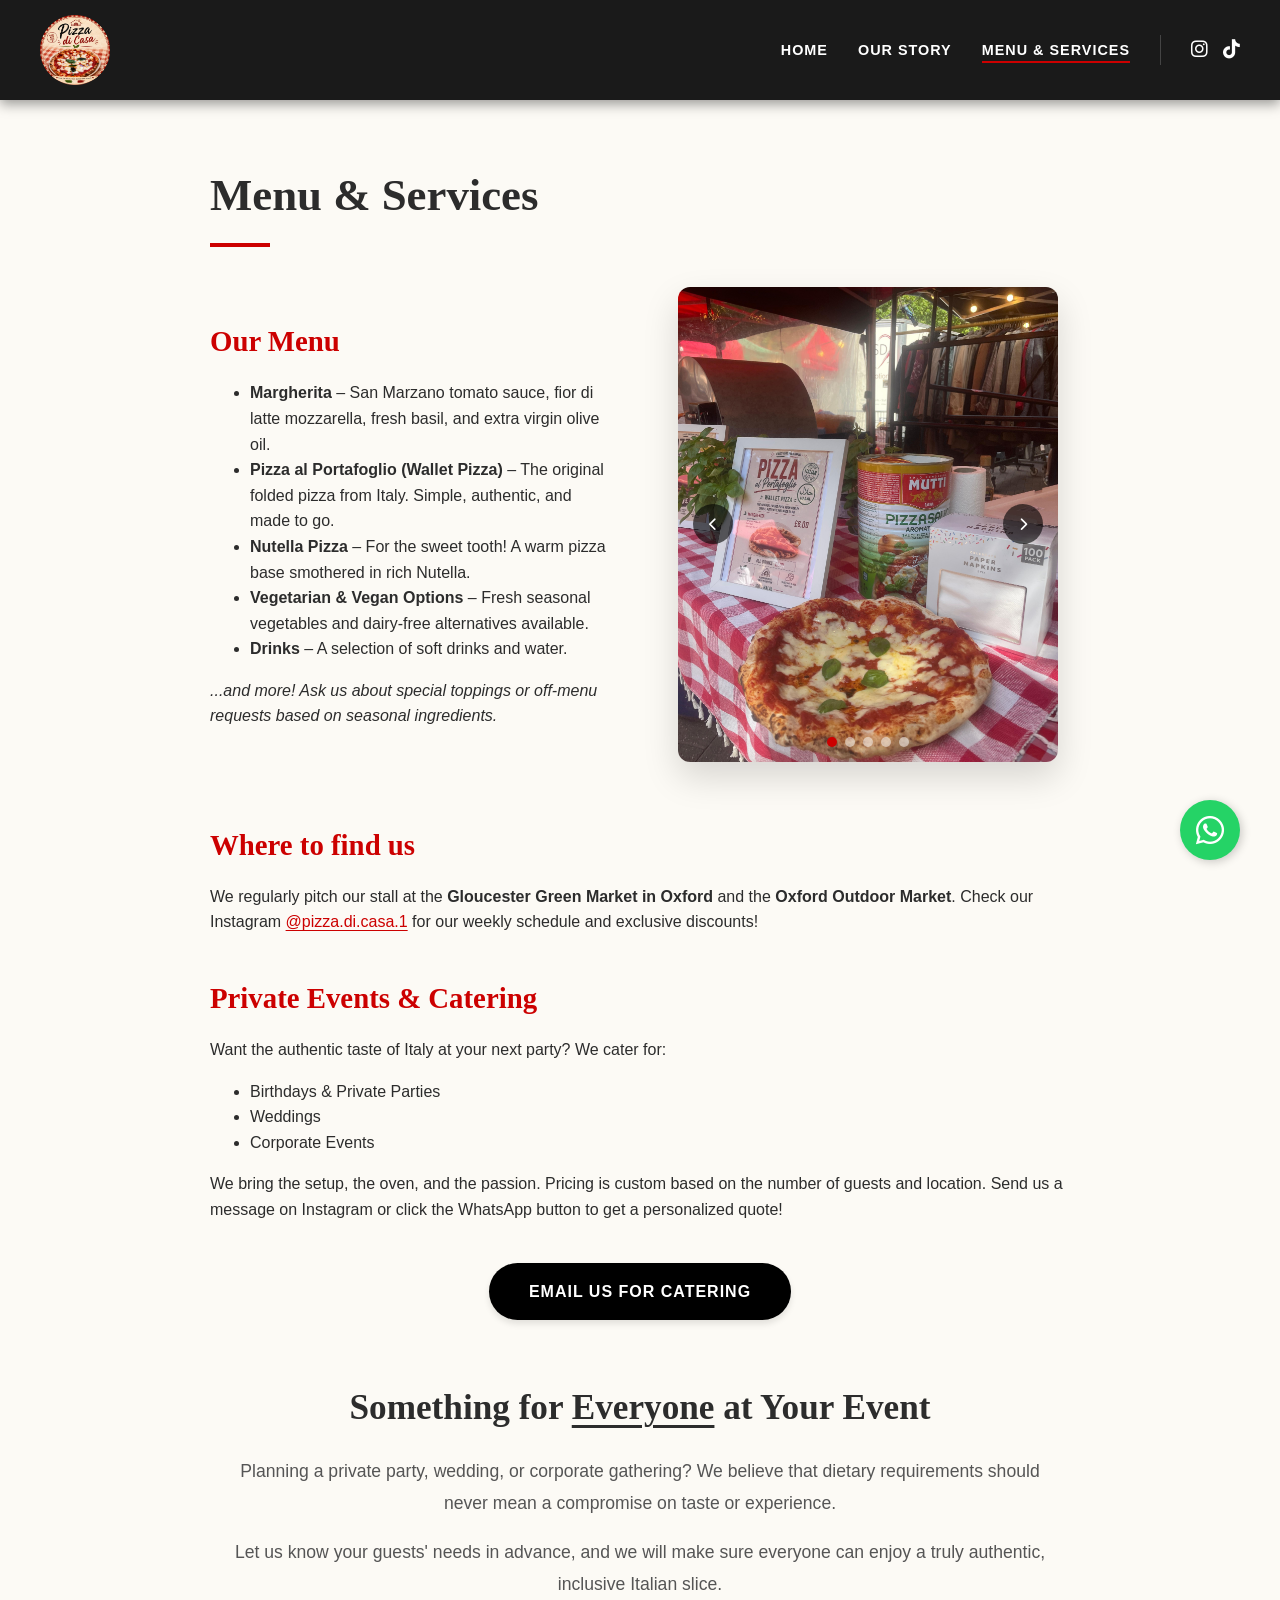
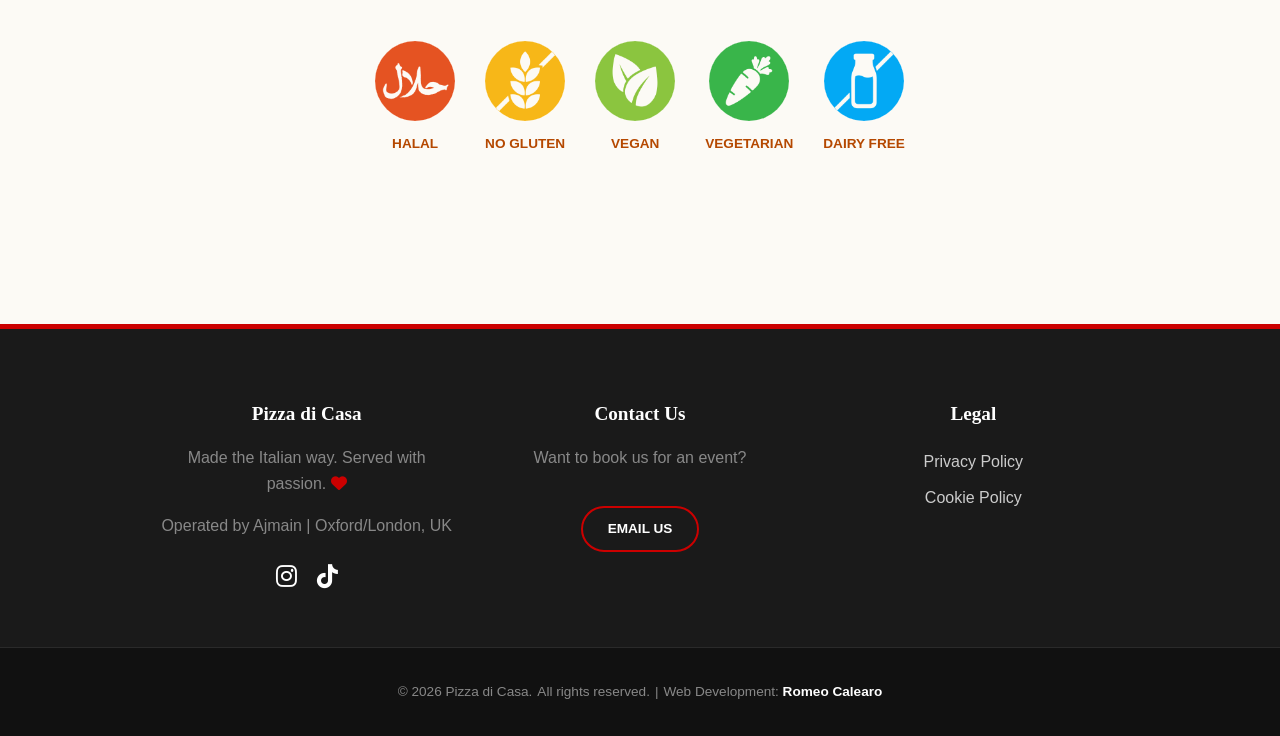
==== menu-services.html @ 3f41910d "Aggiunta di due foto allo slider e traduzione in inglese dei testi alternativi" ====
<!DOCTYPE html>
<html lang="en">
<head>
    <meta charset="UTF-8">
    <meta name="viewport" content="width=device-width, initial-scale=1.0">
    <title>Menu & Services | Pizza di Casa</title>

    <!-- Descrizione SEO -->
    <meta name="description" content="Explore our authentic Italian pizza menu, dietary options, and private catering services for events, weddings, and parties.">

    <!-- Open Graph -->
    <meta property="og:title" content="Menu & Services | Pizza di Casa">
    <meta property="og:description" content="Explore our authentic Italian pizza menu and private catering services for events, weddings, and parties.">
    <meta property="og:type" content="website">
    <meta property="og:url" content="https://romeo0212.github.io/Pizza-di-Casa/menu-services">
    <meta property="og:image" content="https://romeo0212.github.io/Pizza-di-Casa/media/social-preview.jpg">

    <link rel="icon" type="image/svg+xml" href="media/logo_pizza.png">
    <link rel="stylesheet" href="https://cdnjs.cloudflare.com/ajax/libs/font-awesome/6.4.2/css/all.min.css">
    <link rel="stylesheet" href="style.css">
</head>
<body>

<header class="site-header">
    <div class="header-inner">
        <div class="site-logo">
            <a href="./"><img src="media/logo_pizza.png" alt="Pizza di Casa Logo"></a>
        </div>
        <button class="menu-toggle" aria-expanded="false" aria-label="Menu">
            <span class="hamburger-line"></span>
            <span class="hamburger-line"></span>
            <span class="hamburger-line"></span>
        </button>
        <nav class="main-nav">
            <ul class="nav-list">
                <li><a href="./">Home</a></li>
                <li><a href="our-story">Our Story</a></li>
                <li><span class="active-link">Menu & Services</span></li>
            </ul>
            <div class="header-socials">
                <a href="https://www.instagram.com/pizza.di.casa.1/" target="_blank" aria-label="Instagram"><i class="fa-brands fa-instagram"></i></a>
                <a href="https://www.tiktok.com/@pizza.di.casa.1" target="_blank" aria-label="TikTok"><i class="fa-brands fa-tiktok"></i></a>
            </div>
        </nav>
    </div>
</header>

<main class="page-container">
    <h1>Menu & Services</h1>
    
    <!-- LAYOUT DIVISO: TESTO A SINISTRA, SLIDER A DESTRA -->
    <div class="split-layout">
        
        <!-- Colonna Testo -->
        <div class="split-text">
            <h2 class="h2-menu">Our Menu</h2>
            <ul>
                <li><strong>Margherita</strong> &ndash; San Marzano tomato sauce, fior di latte mozzarella, fresh basil, and extra virgin olive oil.</li>
                <li><strong>Pizza al Portafoglio (Wallet Pizza)</strong> &ndash; The original folded pizza from Italy. Simple, authentic, and made to go.</li>
                <li><strong>Nutella Pizza</strong> &ndash; For the sweet tooth! A warm pizza base smothered in rich Nutella.</li>
                <li><strong>Vegetarian & Vegan Options</strong> &ndash; Fresh seasonal vegetables and dairy-free alternatives available.</li>
                <li><strong>Drinks</strong> &ndash; A selection of soft drinks and water.</li>
            </ul>
            <p><em>...and more! Ask us about special toppings or off-menu requests based on seasonal ingredients.</em></p>
        </div>

        <!-- Colonna Slider -->
        <div class="split-media">
            <div class="vertical-slider-container">
                <div class="vertical-slider" id="verticalSlider">
                    <!-- Sostituisci con le tue immagini 3:4 -->
                    <div class="slide"><img src="media/slider-1.jpg" alt="Margherita pizza close-up with counter in background - photo 1"></div>
                    <div class="slide"><img src="media/slider-2.jpg" alt="Pizza di Casa counter during an event"></div>
                    <div class="slide"><img src="media/slider-3.jpg" alt="Freshly baked Margherita pizza"></div>
                    <div class="slide"><img src="media/slider-4.jpg" alt="Pizza di Casa counter"></div>
                    <div class="slide"><img src="media/slider-5.jpg" alt="Margherita pizza close-up with counter in background - photo 2"></div>
                </div>
                
                <button class="slider-btn prev-btn" id="prevBtn" aria-label="Previous Slide"><i class="fa-solid fa-chevron-left"></i></button>
                <button class="slider-btn next-btn" id="nextBtn" aria-label="Next Slide"><i class="fa-solid fa-chevron-right"></i></button>
                
                <div class="slider-dots">
                    <span class="dot active" data-index="0"></span>
                    <span class="dot" data-index="1"></span>
                    <span class="dot" data-index="2"></span>
                    <span class="dot" data-index="3"></span>
                    <span class="dot" data-index="4"></span>
                </div>
            </div>
        </div>
        
    </div>
    <!-- FINE LAYOUT DIVISO -->

    <h2>Where to find us</h2>
    <p>We regularly pitch our stall at the <strong>Gloucester Green Market in Oxford</strong> and the <strong>Oxford Outdoor Market</strong>. Check our Instagram <a href="https://www.instagram.com/pizza.di.casa.1/" target="_blank">@pizza.di.casa.1</a> for our weekly schedule and exclusive discounts!</p>

    <h2>Private Events & Catering</h2>
    <p>Want the authentic taste of Italy at your next party? We cater for:</p>
    <ul>
        <li>Birthdays & Private Parties</li>
        <li>Weddings</li>
        <li>Corporate Events</li>
    </ul>
    <p>We bring the setup, the oven, and the passion. Pricing is custom based on the number of guests and location. Send us a message on Instagram or click the WhatsApp button to get a personalized quote!</p>
    
    <div class="center-cta">
        <a href="mailto:tuaemail@esempio.com" class="btn-dark">EMAIL US FOR CATERING</a>
    </div>

    <section class="dietary-section">
        <div class="dietary-content">
            <h2>Something for <span class="underline">Everyone</span> at Your Event</h2>
            
            <p>Planning a private party, wedding, or corporate gathering? We believe that dietary requirements should never mean a compromise on taste or experience.</p>
            <p class="dietary-intro-spacing">Let us know your guests' needs in advance, and we will make sure everyone can enjoy a truly authentic, inclusive Italian slice.</p>
            
            <div class="dietary-icons">
                <div class="diet-icon">
                    <div class="icon-circle icon-halal">
                        <i class="fa-solid fa-moon" aria-hidden="true"></i>
                        <img src="media/icon-halal.png" alt="" class="custom-diet-img" onload="this.previousElementSibling.style.display='none'" onerror="this.style.display='none'">
                    </div>
                    <span>Halal</span>
                </div>
                <div class="diet-icon">
                    <div class="icon-circle icon-gluten">
                        <i class="fa-solid fa-wheat-awn-circle-exclamation" aria-hidden="true"></i>
                        <img src="media/icon-gluten-free.png" alt="" class="custom-diet-img" onload="this.previousElementSibling.style.display='none'" onerror="this.style.display='none'">
                    </div>
                    <span>No Gluten</span>
                </div>
                <div class="diet-icon">
                    <div class="icon-circle icon-vegan">
                        <i class="fa-solid fa-seedling" aria-hidden="true"></i>
                        <img src="media/icon-vegan.png" alt="" class="custom-diet-img" onload="this.previousElementSibling.style.display='none'" onerror="this.style.display='none'">
                    </div>
                    <span>Vegan</span>
                </div>
                <div class="diet-icon">
                    <div class="icon-circle icon-veg">
                        <i class="fa-solid fa-carrot" aria-hidden="true"></i>
                        <!-- Assicurati che il nome del file qui sotto coincida con quello che hai creato -->
                        <img src="media/icon-vegetarian.png" alt="" class="custom-diet-img" onload="this.previousElementSibling.style.display='none'" onerror="this.style.display='none'">
                    </div>
                    <span>Vegetarian</span>
                </div>
                <div class="diet-icon">
                    <div class="icon-circle icon-dairy">
                        <i class="fa-solid fa-glass-water" aria-hidden="true"></i>
                        <img src="media/icon-dairy-free.png" alt="" class="custom-diet-img" onload="this.previousElementSibling.style.display='none'" onerror="this.style.display='none'">
                    </div>
                    <span>Dairy Free</span>
                </div>
            </div>
        </div>
    </section>
    
</main>

<footer class="site-footer">
    <div class="footer-main">
    
        <!-- Colonna 1: Info e Social -->
        <div class="footer-col">
            <h3>Pizza di Casa</h3>
            <p>Made the Italian way. Served with passion. <i class="fa-solid fa-heart red"></i></p>
            <p>Operated by Ajmain | Oxford/London, UK</p>
            <div class="footer-socials">
                <a href="https://www.instagram.com/pizza.di.casa.1/" target="_blank" aria-label="Instagram"><i class="fa-brands fa-instagram"></i></a>
                <a href="https://www.tiktok.com/@pizza.di.casa.1" target="_blank" aria-label="TikTok"><i class="fa-brands fa-tiktok"></i></a>
            </div>
        </div>

        <!-- Colonna 2: Contatti -->
        <div class="footer-col">
            <h3>Contact Us</h3>
            <p class="footer-contact-text">Want to book us for an event?</p>
            <a href="mailto:tuaemail@esempio.com" class="btn-outline btn-small">Email Us</a>
        </div>

        <!-- Colonna 3: Links Legali -->
        <div class="footer-col">
            <h3>Legal</h3>
            <ul class="footer-legal-list">
                <li><a href="privacy-policy" class="footer-legal-link">Privacy Policy</a></li>
                <li><a href="cookie-policy" class="footer-legal-link">Cookie Policy</a></li>
            </ul>
        </div>

    </div>

    <!-- Barra inferiore con i diritti -->
    <div class="footer-bottom">
        <p class="copyright-string">
            <span class="copy-block">&copy; 2026 Pizza di Casa.</span>
            <span class="copy-block">All rights reserved.</span>
            <span class="footer-divider">|</span>
            <span class="copy-block">Web Development: <a href="https://romeo0212.github.io/landing-page/en" target="_blank" rel="noopener nofollow" class="developer-link">Romeo Calearo</a></span>
        </p>
    </div>
</footer>

<a href="https://wa.me/447550865059" class="whatsapp-float" target="_blank" aria-label="Chat with us on WhatsApp">
    <i class="fa-brands fa-whatsapp"></i>
</a>

<!-- STRUTTURA LIGHTBOX CON NAVIGAZIONE -->
<div id="lightbox" class="lightbox">
    <span class="lightbox-close">&times;</span>
    <button class="lightbox-btn" id="lb-prev" aria-label="Precedente"><i class="fa-solid fa-chevron-left"></i></button>
    <img class="lightbox-content" id="lightbox-img" alt="Immagine ingrandita">
    <button class="lightbox-btn" id="lb-next" aria-label="Successiva"><i class="fa-solid fa-chevron-right"></i></button>
</div>

<script src="script.js"></script>

</body>
</html>
---- style.css ----
/*
Theme Name: Pizza di Casa
Author: Tuo Nome
Description: Custom theme for Pizza di Casa London
Version: 2.0
*/

:root {
  --primary-red: #cc0000;
  --bg-light: #fcfaf5; 
  --text-dark: #2c2c2c;
  --header-bg: #1a1a1a;
}

* { box-sizing: border-box; }

body {
  font-family: 'Helvetica Neue', Helvetica, Arial, sans-serif;
  background-color: var(--bg-light);
  color: var(--text-dark);
  margin: 0;
  padding: 0;
  line-height: 1.6;
  display: flex;
  flex-direction: column;
  min-height: 100vh; 
}

.red {
  color: var(--primary-red);
}

main {
  flex-grow: 1; 
}

/* Tipografia Avanzata */
h1, h2, h3 {
  font-family: 'Georgia', serif; 
  font-weight: 700;
  color: var(--text-dark);
}

.page-container h1 {
  font-size: 2.8rem;
  margin-top: 0;
  margin-bottom: 2rem;
  position: relative;
  padding-bottom: 15px;
}

.page-container h1::after {
  content: '';
  position: absolute;
  left: 0;
  bottom: 0;
  width: 60px;
  height: 4px;
  background-color: var(--primary-red);
}

.page-container h2 {
  font-size: 1.8rem;
  margin-top: 2.5rem;
  margin-bottom: 1rem;
  color: var(--primary-red);
}

h2.h2-menu {
    margin-top: 15px;
}

/* Header & Navigation */
.site-header {
  background-color: var(--header-bg);
  padding: 15px 20px;
  position: sticky;
  top: 0;
  z-index: 1000;
  box-shadow: 0 4px 12px rgba(0,0,0,0.4); 
}

.header-inner {
  display: flex;
  justify-content: space-between; 
  align-items: center;
  max-width: 1200px;
  margin: 0 auto;
}

.site-logo img {
  max-height: 70px;
  width: auto;
  display: block;
}

/* Stile del Menu Dinamico */
.main-nav .nav-list {
  list-style: none;
  margin: 0;
  padding: 0;
  display: flex;
  gap: 30px;
}

.main-nav .nav-list a,
.main-nav .nav-list span.active-link {
  color: #ffffff;
  text-decoration: none;
  font-weight: 600;
  text-transform: uppercase;
  font-size: 0.9rem;
  letter-spacing: 1px;
  position: relative;
  cursor: default;
}

.main-nav .nav-list a::after,
.main-nav .nav-list span.active-link::after {
  content: '';
  position: absolute;
  left: 0;
  bottom: -5px;
  width: 0;
  height: 2px;
  background-color: var(--primary-red);
  transition: width 0.3s ease;
}

.main-nav .nav-list a:hover::after,
.main-nav .nav-list span.active-link::after {
  width: 100%;
}

.main-nav .nav-list a:hover,
.main-nav .nav-list .current-menu-item > a {
  color: #ffffff; 
}

/* Social Icons Header */
.main-nav {
  display: flex;
  align-items: center;
}

.header-socials {
  display: flex;
  gap: 15px;
  margin-left: 30px;
  padding-left: 30px;
  border-left: 1px solid #444; 
}

.header-socials a {
  color: #ffffff;
  font-size: 1.2rem;
  transition: color 0.3s, transform 0.2s;
}

.header-socials a:hover {
  color: var(--primary-red);
  transform: scale(1.1);
}

/* Hero Section */
.hero {
  background-color: #111;
  background-image: url('media/banner.jpg'); /* Spostato dal CSS inline */
  background-size: cover;
  background-position: center;
  padding: 50px 20px 150px;
  text-align: center;
  color: #fff;
  position: relative;
}

.hero::after {
  content: '';
  position: absolute;
  top: 0; left: 0; right: 0; bottom: 0;
  background: rgba(0,0,0,0.6);
  z-index: 1;
}

.hero-content {
  position: relative;
  z-index: 2;
  max-width: 800px;
  margin: 0 auto;
}

.hero h1 {
  font-size: 4rem;
  margin-bottom: 15px;
  text-shadow: 2px 2px 4px rgba(0,0,0,0.8);
  color: #fff;
}

.hero p {
  font-size: 1.3rem;
  margin-bottom: 30px;
}

/* Sezioni Home Page */
.home-section {
  padding: 80px 20px;
  max-width: 1100px;
  margin: 0 auto;
  text-align: center;
}

.home-section h2 {
  font-size: 2.5rem;
  color: var(--primary-red);
  margin-bottom: 20px;
}


/* Classi sostitutive per il testo inline rimosso */
.intro-text {
    max-width: 800px;
    margin: 0 auto 30px;
    font-size: 1.1rem;
    color: #555;
}

.dietary-intro-spacing {
    margin-bottom: 40px;
}

.two-cols {
  display: flex;
  gap: 40px;
  margin-top: 50px;
  flex-wrap: wrap;
}

/* Dietary Section */
.dietary-section {
  padding: 60px 20px;
  text-align: center;
}

.dietary-content {
  max-width: 900px;
  margin: 0 auto;
}

.dietary-content h2 {
  font-size: 2.2rem;
  color: var(--text-dark);
  margin-bottom: 20px;
  margin-top: 0;
}

.dietary-content .underline {
  text-decoration: underline;
  text-underline-offset: 6px;
  text-decoration-thickness: 3px;
}

.dietary-content p {
  font-size: 1.1rem;
  color: #555;
  line-height: 1.8;
}

.dietary-icons {
  display: flex;
  justify-content: center;
  gap: 30px;
  flex-wrap: wrap;
  margin-bottom: 50px;
}

.diet-icon {
  display: flex;
  flex-direction: column;
  align-items: center;
  gap: 12px;
  font-size: 0.85rem;
  font-weight: 700;
  color: #b54800; 
  text-transform: uppercase;
}

.diet-icon .icon-circle {
  width: 80px;
  height: 80px;
  border-radius: 50%;
  display: flex;
  align-items: center;
  justify-content: center;
  font-size: 2rem;
  color: #fff;
  font-weight: normal;
  position: relative;
  overflow: hidden;  
}

/* Stile per le immagini PNG personalizzate delle diete */
.custom-diet-img {
  position: absolute;
  top: 0;
  left: 0;
  width: 100%;
  height: 100%;
  object-fit: cover;
  border-radius: 50%;
  z-index: 2;
  background-color: var(--bg-light);
}

/* Colori Icone */
.icon-halal { background-color: #e55322; color: #ffffff; }
.icon-gluten { background-color: #f7b718; color: #1a1a1a; } 
.icon-vegan { background-color: #8bc53f; color: #1a1a1a; } 
.icon-veg { background-color: #39b54a; color: #ffffff; } 
.icon-dairy { background-color: #03A9F4; color: #ffffff; }

/* Bottoni */
.btn-dark {
  display: inline-block;
  background-color: #000000;
  color: #ffffff;
  padding: 16px 40px;
  text-decoration: none;
  font-weight: 700;
  border-radius: 30px;
  text-transform: uppercase;
  letter-spacing: 1px;
  transition: all 0.3s ease; 
  box-shadow: 0 4px 6px rgba(0,0,0,0.1); 
}

.btn-dark:hover {
  background-color: #333333;
  color: #ffffff;
  transform: translateY(-3px); 
  box-shadow: 0 6px 12px rgba(0,0,0,0.15); 
}

/* Pulsante Secondario (Email) */
.btn-outline {
  display: inline-block;
  background-color: transparent;
  color: #fff;
  padding: 14px 35px;
  text-decoration: none;
  font-weight: bold;
  border-radius: 30px;
  text-transform: uppercase;
  border: 2px solid var(--primary-red);
  transition: background 0.3s, color 0.3s, transform 0.2s;
  margin-top: 15px; 
}

.btn-outline:hover {
  background-color: var(--primary-red);
  color: #fff;
  transform: translateY(-2px);
}

.btn-outline.dark-text {
  color: var(--text-dark);
  border-color: var(--text-dark);
}
.btn-outline.dark-text:hover {
  background-color: var(--text-dark);
  color: #fff;
}

/* Variante piccola per il footer spostata dal CSS inline */
.btn-outline.btn-small {
    padding: 10px 25px;
    font-size: 0.85rem;
}

/* Center CTA Container rimosso dall'HTML */
.center-cta {
    text-align: center;
    margin-top: 40px;
}

/* Cards */
.col {
  flex: 1;
  min-width: 300px;
  background: #ffffff;
  padding: 40px;
  border-radius: 12px;
  box-shadow: 0 10px 30px rgba(0,0,0,0.06);
  border-top: 5px solid var(--primary-red);
  text-align: left;
  display: flex;
  flex-direction: column;
}

.col .cta-container {
  margin-top: auto; 
  text-align: center; 
  padding-top: 25px; 
}

.col h3 {
  font-size: 1.5rem;
  color: var(--primary-red);
  margin-top: 0;
  margin-bottom: 15px;
}

.page-container {
  max-width: 900px;
  margin: 60px auto;
  padding: 0 20px;
}

/* Footer (Layout e Elementi puliti) */
.site-footer {
  background-color: #1a1a1a;
  color: #888;
  text-align: center;
  margin-top: auto;
  border-top: 5px solid var(--primary-red);
  padding: 0;
}

.footer-main {
  max-width: 1000px;
  margin: 0 auto;
  display: flex;
  flex-wrap: wrap;
  justify-content: center;
  gap: 40px;
  text-align: center;
  padding: 50px 20px;
}

.footer-col {
  flex: 1;
  min-width: 250px;
}

.footer-col h3 {
  color: #fff;
  margin-bottom: 15px;
  font-size: 1.2rem;
}

/* Sostituisce il margin-bottom inline in Contact Us */
.footer-contact-text {
    margin-bottom: 20px;
}

.footer-socials {
  margin-top: 20px;
  display: flex;
  justify-content: center;
  gap: 20px;
}

.footer-socials a {
  font-size: 1.5rem;
  color: #ffffff; 
  transition: color 0.3s, transform 0.2s;
}

.footer-socials a:hover {
  color: var(--primary-red);
  transform: scale(1.1); 
}

.footer-legal-list { 
  list-style: none;
  padding: 0;
  margin: 0;
  line-height: 2.2;
}

.footer-legal-link { 
  color: #ccc;
  text-decoration: none;
}

.footer-bottom {
  background-color: #111111; 
  padding: 20px;
  font-size: 0.85rem;
  border-top: 1px solid #2a2a2a;
}

.copyright-string {
  display: flex;
  flex-wrap: wrap;
  justify-content: center;
  align-items: center;
  gap: 5px;
}

.developer-link {
  color: white;
  text-decoration: none;
  font-weight: bold;
  transition: opacity 0.3s ease;
}

.developer-link:hover {
  opacity: 0.8;
}

/* Utilities (Hamburger, WhatsApp, Text Links) */
.menu-toggle {
  display: none;
  background: transparent;
  border: none;
  cursor: pointer;
  padding: 10px;
  z-index: 1001;
}

.hamburger-line {
  display: block;
  width: 30px;
  height: 3px;
  margin: 6px 0;
  background-color: #ffffff;
  transition: all 0.3s ease;
}

.menu-toggle.is-active .hamburger-line:nth-child(1) {
  transform: translateY(9px) rotate(45deg);
}
.menu-toggle.is-active .hamburger-line:nth-child(2) {
  opacity: 0;
}
.menu-toggle.is-active .hamburger-line:nth-child(3) {
  transform: translateY(-9px) rotate(-45deg);
}

main p a, 
main li a {
  color: var(--primary-red);
  text-decoration: underline;
  text-underline-offset: 3px;
  font-weight: 500;
  transition: opacity 0.2s ease, color 0.2s ease;
}

main p a:hover, 
main li a:hover {
  color: #a00000; 
  opacity: 0.85;
}

.whatsapp-float {
  position: fixed;
  width: 60px;
  height: 60px;
  bottom: 40px;
  right: 40px;
  background-color: #25d366; 
  color: #FFF;
  border-radius: 50px;
  text-align: center;
  font-size: 32px;
  box-shadow: 2px 2px 10px rgba(0,0,0,0.2);
  z-index: 1000;
  display: flex;
  align-items: center;
  justify-content: center;
  text-decoration: none;
  transition: transform 0.3s ease;
}

.whatsapp-float:hover {
  transform: scale(1.1);
  color: #fff;
}

/* =========================================
   SPLIT LAYOUT (Menu a sinistra, Slider a destra)
   ========================================= */
.split-layout {
  display: flex;
  flex-wrap: wrap;
  gap: 50px;
  align-items: center; /* Allinea testo e foto al centro verticalmente */
  margin: 40px 0 60px 0;
}

.split-text {
  flex: 1;
  min-width: 300px;
}

.split-media {
  flex: 1;
  min-width: 300px;
  display: flex;
  justify-content: center; /* Centra lo slider nella sua colonna */
}

/* =========================================
   SLIDER FOTO VERTICALI (3:4)
   ========================================= */
.vertical-slider-container {
  position: relative;
  width: 100%;
  max-width: 380px; /* Limita la larghezza per mantenere un'altezza elegante */
  overflow: hidden;
  border-radius: 12px;
  box-shadow: 0 15px 35px rgba(0,0,0,0.15);
}

.vertical-slider {
  display: flex;
  transition: transform 0.4s ease-in-out;
}

.slide {
  min-width: 100%;
  height: 475px; /* Altezza fissa su desktop, si restringe solo la larghezza */
}

.slide img {
  width: 100%;
  height: 100%;
  object-fit: cover;
  display: block;
  cursor: pointer;
}

/* Controlli Slider (Frecce e Pallini) */
.slider-btn {
  position: absolute;
  top: 50%;
  transform: translateY(-50%);
  background-color: rgba(0, 0, 0, 0.6);
  color: #fff;
  border: none;
  width: 40px;
  height: 40px;
  border-radius: 50%;
  cursor: pointer;
  display: flex;
  align-items: center;
  justify-content: center;
  transition: background-color 0.3s ease;
  z-index: 10;
}

.slider-btn:hover { background-color: var(--primary-red); }
.prev-btn { left: 15px; }
.next-btn { right: 15px; }

/* Aggiungi queste nuove regole in fondo al file, sotto .lightbox-close */
.lightbox-btn {
  position: absolute;
  top: 50%;
  transform: translateY(-50%);
  background-color: rgba(0, 0, 0, 0.6);
  color: #fff;
  border: none;
  width: 50px;
  height: 50px;
  border-radius: 50%;
  cursor: pointer;
  display: flex;
  align-items: center;
  justify-content: center;
  font-size: 1.2rem;
  transition: background-color 0.3s ease;
  z-index: 2001;
}

.lightbox-btn:hover {
  background-color: var(--primary-red);
}

#lb-prev { left: 20px; }
#lb-next { right: 20px; }

.slider-dots {
  position: absolute;
  bottom: 15px;
  width: 100%;
  display: flex;
  justify-content: center;
  gap: 8px;
  z-index: 10;
}

.dot {
  width: 10px;
  height: 10px;
  background-color: rgba(255, 255, 255, 0.5);
  border-radius: 50%;
  cursor: pointer;
  transition: background-color 0.3s ease;
}

.dot.active { background-color: var(--primary-red); }

/* =========================================
   LIGHTBOX (Effetto Schermo Intero)
   ========================================= */
.lightbox {
  display: none; /* Nascosto di default */
  position: fixed;
  z-index: 2000; /* Livello altissimo per coprire anche l'header */
  left: 0;
  top: 0;
  width: 100%;
  height: 100%;
  background-color: rgba(0, 0, 0, 0.85); /* Sfondo scuro semitrasparente */
  backdrop-filter: blur(5px); /* Bellissimo effetto sfocato per lo sfondo */
  overflow: auto;
}

.lightbox-content {
  margin: auto;
  display: block;
  max-width: 90%;
  max-height: 85vh; /* Non supera mai l'85% dell'altezza dello schermo */
  position: relative;
  top: 50%;
  transform: translateY(-50%); /* Centra l'immagine verticalmente */
  border-radius: 8px;
  box-shadow: 0 10px 40px rgba(0,0,0,0.5);
  animation: zoomIn 0.3s ease;
}

@keyframes zoomIn {
  from { transform: translateY(-50%) scale(0.95); opacity: 0; }
  to { transform: translateY(-50%) scale(1); opacity: 1; }
}

.lightbox-close {
  position: absolute;
  top: 20px;
  right: 35px;
  color: #f1f1f1;
  font-size: 40px;
  font-weight: bold;
  transition: 0.3s;
  cursor: pointer;
  z-index: 2001;
}

.lightbox-close:hover,
.lightbox-close:focus {
  color: var(--primary-red);
}

/* =========================================
   CONTENITORE VIDEO SOCIAL (Our Story)
   ========================================= */
.social-embed-container {
  display: flex;
  justify-content: center;
  margin: 50px auto;
  width: 100%;
  max-width: 450px; /* Larghezza ideale per un singolo Reel */
}

/* Forza i blocchi incorporati (sia TikTok che Instagram) a rimuovere bordi bianchi, sfondi ed ombre esterne */
.social-embed-container blockquote.tiktok-embed,
.social-embed-container iframe,
.social-embed-container blockquote.instagram-media {
  background: transparent !important;
  border: none !important;
  margin: 0 !important;
  box-shadow: 0 10px 30px rgba(0,0,0,0.1) !important;
  border-radius: 12px !important;
  width: 100% !important;
  min-width: auto !important; /* Disabilita i min-width forzati di Instagram su mobile */
}


/* Mobile */
@media screen and (max-width: 768px) {
  .copyright-string {
    flex-direction: column;
    gap: 2px;
  }
  .footer-divider {
    display: none;
  }
  
  .header-inner {
    flex-direction: row; 
    justify-content: space-between;
    flex-wrap: wrap; 
  }

  .menu-toggle {
    display: block; 
  }

  .main-nav {
    display: none; 
    position: absolute; 
    top: 100%; 
    left: 0;
    width: 100%;
    background-color: var(--header-bg); 
    text-align: center;
    padding-top: 20px;
    padding-bottom: 30px;
    box-shadow: 0 10px 15px rgba(0,0,0,0.4); 
    z-index: 999;
  }
  
  .main-nav.is-open {
    display: block; 
  }

  .main-nav .nav-list {
    flex-direction: column;
    gap: 25px;
  }

  .site-logo img {
    max-height: 60px;
  }

  .header-socials {
    margin-left: 0;
    padding-left: 0;
    border-left: none; 
    justify-content: center; 
    margin-top: 20px;
    padding-top: 20px;
    border-top: 1px solid #333; 
  }
  
  .header-socials a {
    font-size: 1.5rem; 
  }

  .hero {
    padding: 60px 20px 100px; 
  }
  
  .hero h1 {
    font-size: 2.2rem;
  }
  
  .hero p {
    font-size: 1.1rem;
    margin-bottom: 20px;
  }

  .page-container h1 {
    font-size: 2rem;
  }
  
  .home-section h2, 
  .dietary-content h2 {
    font-size: 1.8rem;
  }

  .home-section, 
  .dietary-section,
  .page-container {
    padding: 40px 20px;
    margin: 20px auto;
  }

  .two-cols {
    margin-top: 30px;
    gap: 20px;
  }

  .col {
    min-width: 100%;
    padding: 25px;
  }

  .dietary-icons {
    gap: 15px;
    margin-bottom: 30px;
  }
  
  .diet-icon .icon-circle {
    width: 60px;
    height: 60px;
    font-size: 1.5rem;
  }
  
  .diet-icon {
    font-size: 0.75rem;
  }
  
  .btn, .btn-dark {
    padding: 12px 25px;
    font-size: 0.9rem;
  }

  /* Annulla il limite rigido di 300px su mobile */
  .split-text, 
  .split-media {
    min-width: 100%;
  }
}

/* Smartphone piccoli: lo slider si rimpicciolisce proporzionalmente */
@media screen and (max-width: 450px) {
  .slide {
    height: auto;
    aspect-ratio: 3 / 4;
  }
}

/* Sotto i 470px: forza 3 icone sopra e 2 sotto centrate */
@media screen and (max-width: 460px) {
  .diet-icon {
    flex: 0 0 calc(33.333% - 10px);
  }
}
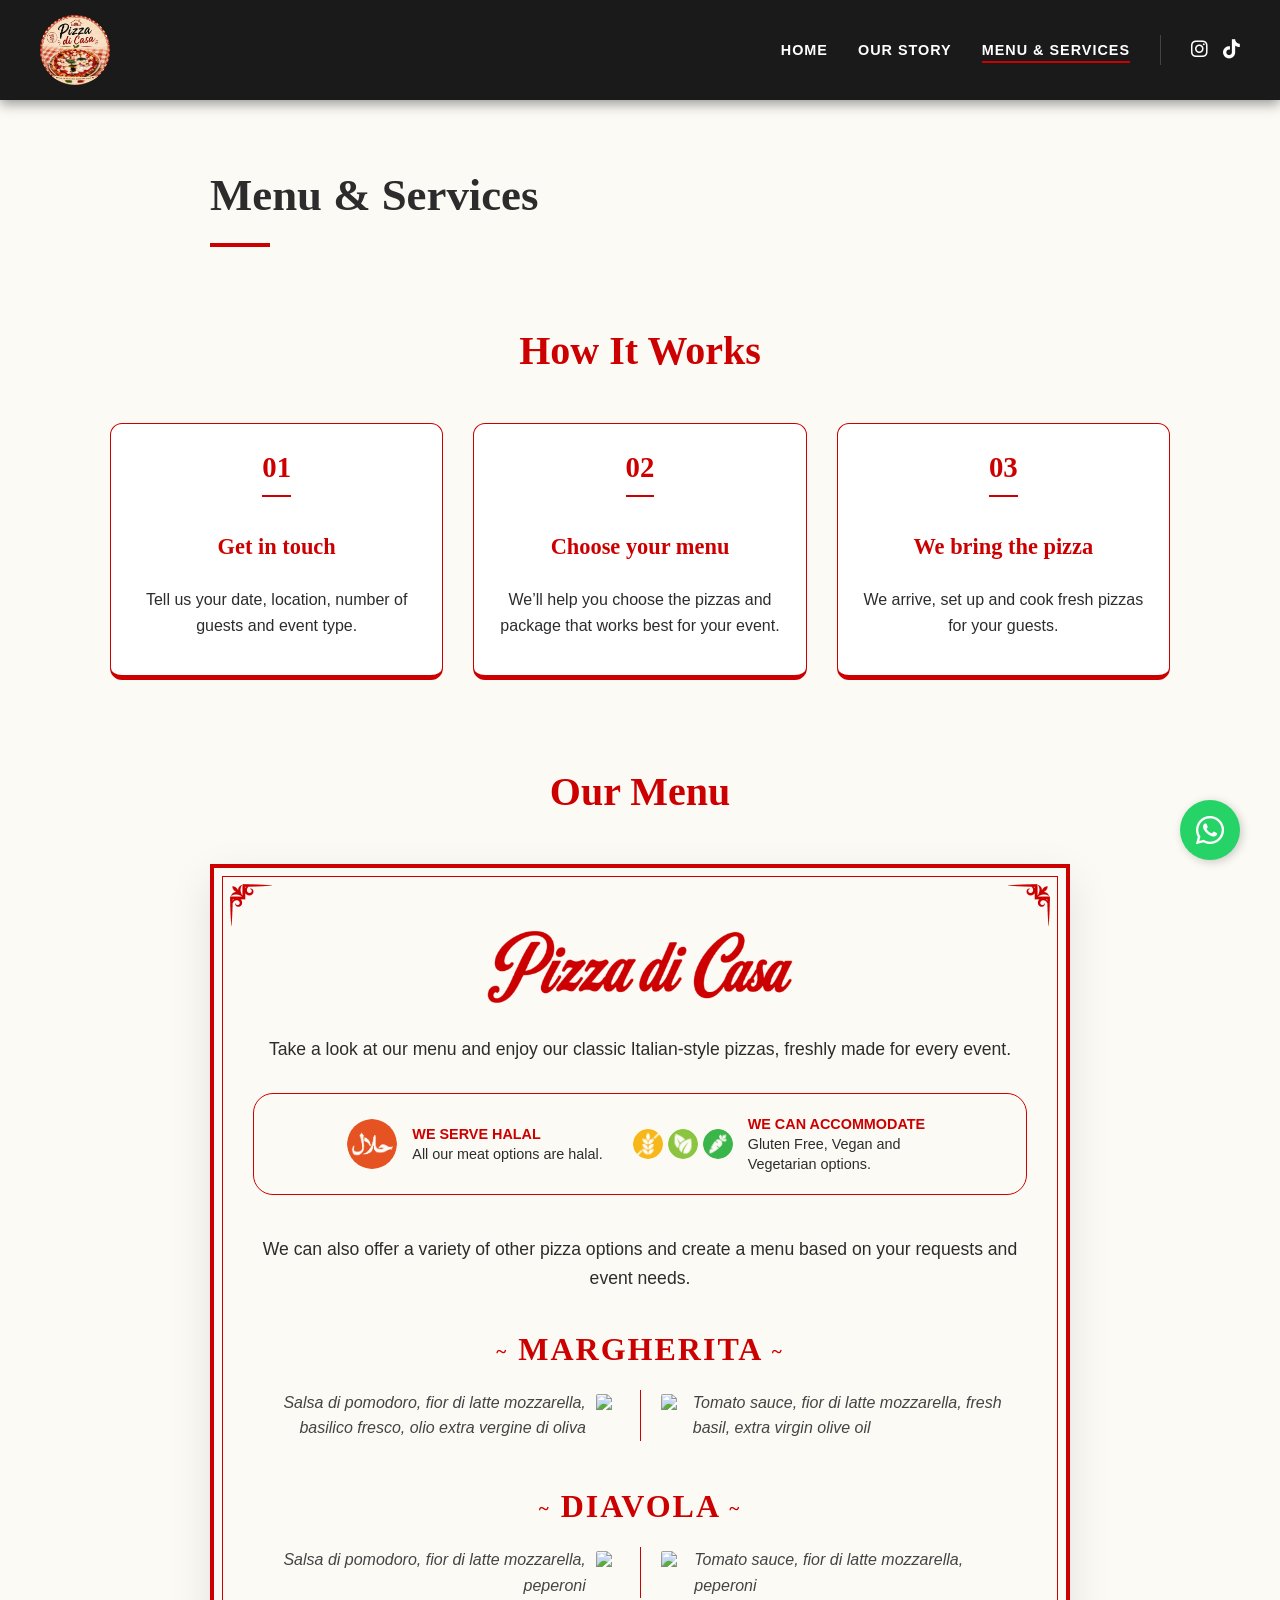
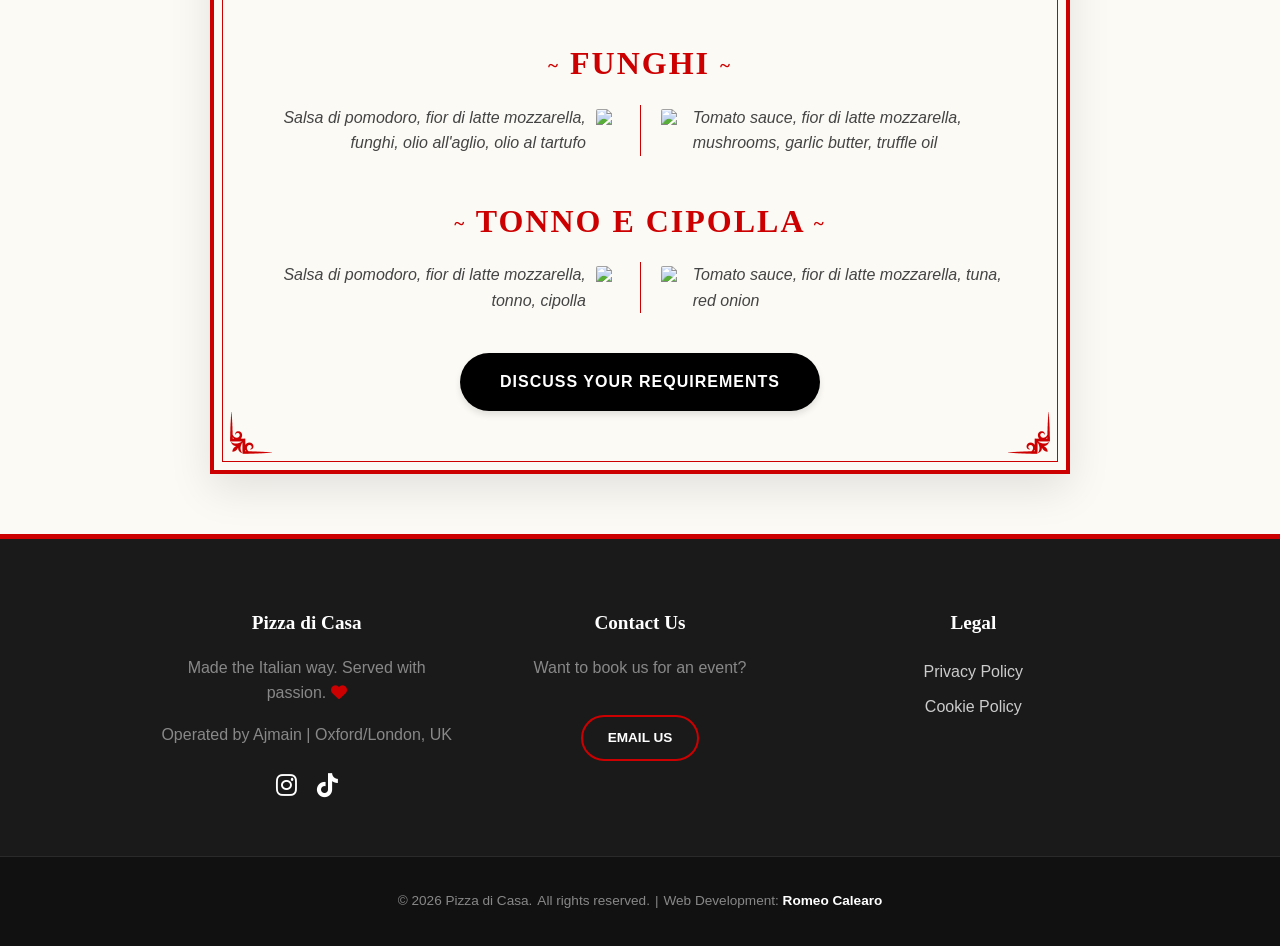
==== commit f065969a: "Modifiche generali a tutto il sito" ====
--- a/menu-services.html
+++ b/menu-services.html
@@ -45,117 +45,143 @@
     </div>
 </header>
 
-<main class="page-container">
-    <h1>Menu & Services</h1>
-    
-    <!-- LAYOUT DIVISO: TESTO A SINISTRA, SLIDER A DESTRA -->
-    <div class="split-layout">
-        
-        <!-- Colonna Testo -->
-        <div class="split-text">
-            <h2 class="h2-menu">Our Menu</h2>
-            <ul>
-                <li><strong>Margherita</strong> &ndash; San Marzano tomato sauce, fior di latte mozzarella, fresh basil, and extra virgin olive oil.</li>
-                <li><strong>Pizza al Portafoglio (Wallet Pizza)</strong> &ndash; The original folded pizza from Italy. Simple, authentic, and made to go.</li>
-                <li><strong>Nutella Pizza</strong> &ndash; For the sweet tooth! A warm pizza base smothered in rich Nutella.</li>
-                <li><strong>Vegetarian & Vegan Options</strong> &ndash; Fresh seasonal vegetables and dairy-free alternatives available.</li>
-                <li><strong>Drinks</strong> &ndash; A selection of soft drinks and water.</li>
-            </ul>
-            <p><em>...and more! Ask us about special toppings or off-menu requests based on seasonal ingredients.</em></p>
-        </div>
-
-        <!-- Colonna Slider -->
-        <div class="split-media">
-            <div class="vertical-slider-container">
-                <div class="vertical-slider" id="verticalSlider">
-                    <!-- Sostituisci con le tue immagini 3:4 -->
-                    <div class="slide"><img src="media/slider-1.jpg" alt="Margherita pizza close-up with counter in background - photo 1"></div>
-                    <div class="slide"><img src="media/slider-2.jpg" alt="Pizza di Casa counter during an event"></div>
-                    <div class="slide"><img src="media/slider-3.jpg" alt="Freshly baked Margherita pizza"></div>
-                    <div class="slide"><img src="media/slider-4.jpg" alt="Pizza di Casa counter"></div>
-                    <div class="slide"><img src="media/slider-5.jpg" alt="Margherita pizza close-up with counter in background - photo 2"></div>
-                </div>
+<main>
+    <div class="page-container" style="padding-bottom: 0; margin-bottom: 0;">
+        <h1>Menu & Services</h1>
+    </div>
+    <!-- HOW IT WORKS SECTION -->
+    <section class="home-section">
+        <h2 class="menu-h2">How It Works</h2>
+        <div class="three-cols">
+            <div class="step-card">
+                <div class="step-num">01</div>
+                <h3>Get in touch</h3>
+                <p>Tell us your date, location, number of guests and event type.</p>
+            </div>
+            <div class="step-card">
+                <div class="step-num">02</div>
+                <h3>Choose your menu</h3>
+                <p>We’ll help you choose the pizzas and package that works best for your event.</p>
+            </div>
+            <div class="step-card">
+                <div class="step-num">03</div>
+                <h3>We bring the pizza</h3>
+                <p>We arrive, set up and cook fresh pizzas for your guests.</p>
+            </div>
+        </div>
+    </section>
+
+    <!-- MENU CARD SECTION -->
+    <section class="page-container center-text">
+        <h2 class="menu-h2">Our Menu</h2>
+        <div class="menu-card">
+            <!-- I 4 angoli decorativi SVG -->
+            <div class="menu-corner corner-tl"></div>
+            <div class="menu-corner corner-tr"></div>
+            <div class="menu-corner corner-bl"></div>
+            <div class="menu-corner corner-br"></div>
+
+            <div class="menu-card-inner">
                 
-                <button class="slider-btn prev-btn" id="prevBtn" aria-label="Previous Slide"><i class="fa-solid fa-chevron-left"></i></button>
-                <button class="slider-btn next-btn" id="nextBtn" aria-label="Next Slide"><i class="fa-solid fa-chevron-right"></i></button>
+                <div class="menu-title-img">
+                    <img src="media/scritta.png" alt="Pizza di Casa">
+                </div>
+
+                <div class="menu-intro">
+                    <p>Take a look at our menu and enjoy our classic Italian-style pizzas, freshly made for every event.</p>
+                </div>
+
+                <!-- DIETARY ICONS ROW -->
+                <div class="menu-dietary-row">
+                    <div class="menu-diet-box">
+                        <img src="media/icon-halal.png" alt="" class="menu-small-icon">
+                        <p><strong>WE SERVE HALAL</strong><br>All our meat options are halal.</p>
+                    </div>
+                    <div class="menu-diet-box">
+                        <div class="mini-icons-group">
+                            <img src="media/icon-gluten-free.png" alt="">
+                            <img src="media/icon-vegan.png" alt="">
+                            <img src="media/icon-vegetarian.png" alt="">
+                        </div>
+                        <p><strong>WE CAN ACCOMMODATE</strong><br>Gluten Free, Vegan and Vegetarian options.</p>
+                    </div>
+                </div>
                 
-                <div class="slider-dots">
-                    <span class="dot active" data-index="0"></span>
-                    <span class="dot" data-index="1"></span>
-                    <span class="dot" data-index="2"></span>
-                    <span class="dot" data-index="3"></span>
-                    <span class="dot" data-index="4"></span>
-                </div>
-            </div>
-        </div>
-        
-    </div>
-    <!-- FINE LAYOUT DIVISO -->
-
-    <h2>Where to find us</h2>
-    <p>We regularly pitch our stall at the <strong>Gloucester Green Market in Oxford</strong> and the <strong>Oxford Outdoor Market</strong>. Check our Instagram <a href="https://www.instagram.com/pizza.di.casa.1/" target="_blank">@pizza.di.casa.1</a> for our weekly schedule and exclusive discounts!</p>
-
-    <h2>Private Events & Catering</h2>
-    <p>Want the authentic taste of Italy at your next party? We cater for:</p>
-    <ul>
-        <li>Birthdays & Private Parties</li>
-        <li>Weddings</li>
-        <li>Corporate Events</li>
-    </ul>
-    <p>We bring the setup, the oven, and the passion. Pricing is custom based on the number of guests and location. Send us a message on Instagram or click the WhatsApp button to get a personalized quote!</p>
-    
-    <div class="center-cta">
-        <a href="mailto:tuaemail@esempio.com" class="btn-dark">EMAIL US FOR CATERING</a>
-    </div>
-
-    <section class="dietary-section">
-        <div class="dietary-content">
-            <h2>Something for <span class="underline">Everyone</span> at Your Event</h2>
-            
-            <p>Planning a private party, wedding, or corporate gathering? We believe that dietary requirements should never mean a compromise on taste or experience.</p>
-            <p class="dietary-intro-spacing">Let us know your guests' needs in advance, and we will make sure everyone can enjoy a truly authentic, inclusive Italian slice.</p>
-            
-            <div class="dietary-icons">
-                <div class="diet-icon">
-                    <div class="icon-circle icon-halal">
-                        <i class="fa-solid fa-moon" aria-hidden="true"></i>
-                        <img src="media/icon-halal.png" alt="" class="custom-diet-img" onload="this.previousElementSibling.style.display='none'" onerror="this.style.display='none'">
-                    </div>
-                    <span>Halal</span>
-                </div>
-                <div class="diet-icon">
-                    <div class="icon-circle icon-gluten">
-                        <i class="fa-solid fa-wheat-awn-circle-exclamation" aria-hidden="true"></i>
-                        <img src="media/icon-gluten-free.png" alt="" class="custom-diet-img" onload="this.previousElementSibling.style.display='none'" onerror="this.style.display='none'">
-                    </div>
-                    <span>No Gluten</span>
-                </div>
-                <div class="diet-icon">
-                    <div class="icon-circle icon-vegan">
-                        <i class="fa-solid fa-seedling" aria-hidden="true"></i>
-                        <img src="media/icon-vegan.png" alt="" class="custom-diet-img" onload="this.previousElementSibling.style.display='none'" onerror="this.style.display='none'">
-                    </div>
-                    <span>Vegan</span>
-                </div>
-                <div class="diet-icon">
-                    <div class="icon-circle icon-veg">
-                        <i class="fa-solid fa-carrot" aria-hidden="true"></i>
-                        <!-- Assicurati che il nome del file qui sotto coincida con quello che hai creato -->
-                        <img src="media/icon-vegetarian.png" alt="" class="custom-diet-img" onload="this.previousElementSibling.style.display='none'" onerror="this.style.display='none'">
-                    </div>
-                    <span>Vegetarian</span>
-                </div>
-                <div class="diet-icon">
-                    <div class="icon-circle icon-dairy">
-                        <i class="fa-solid fa-glass-water" aria-hidden="true"></i>
-                        <img src="media/icon-dairy-free.png" alt="" class="custom-diet-img" onload="this.previousElementSibling.style.display='none'" onerror="this.style.display='none'">
-                    </div>
-                    <span>Dairy Free</span>
-                </div>
+                <div class="menu-intro">
+                    <p>We can also offer a variety of other pizza options and create a menu based on your requests and event needs.</p>
+                </div>
+
+                <!-- PIZZA: MARGHERITA -->
+                <div class="menu-item">
+                    <h3 class="pizza-title"><span>~</span> MARGHERITA <span>~</span></h3>
+                    <div class="pizza-ingredients">
+                        <div class="lang-col">
+                            <img src="https://flagcdn.com/w40/it.png" alt="ITA" class="lang-flag">
+                            <p>Salsa di pomodoro, fior di latte mozzarella, basilico fresco, olio extra vergine di oliva</p>
+                        </div>
+                        <div class="vert-line"></div>
+                        <div class="lang-col">
+                            <img src="https://flagcdn.com/w40/gb.png" alt="UK" class="lang-flag">
+                            <p>Tomato sauce, fior di latte mozzarella, fresh basil, extra virgin olive oil</p>
+                        </div>
+                    </div>
+                </div>
+
+                <!-- PIZZA: DIAVOLA -->
+                <div class="menu-item">
+                    <h3 class="pizza-title"><span>~</span> DIAVOLA <span>~</span></h3>
+                    <div class="pizza-ingredients">
+                        <div class="lang-col">
+                            <img src="https://flagcdn.com/w40/it.png" alt="ITA" class="lang-flag">
+                            <p>Salsa di pomodoro, fior di latte mozzarella, peperoni</p>
+                        </div>
+                        <div class="vert-line"></div>
+                        <div class="lang-col">
+                            <img src="https://flagcdn.com/w40/gb.png" alt="UK" class="lang-flag">
+                            <p>Tomato sauce, fior di latte mozzarella, peperoni</p>
+                        </div>
+                    </div>
+                </div>
+
+                <!-- PIZZA: FUNGHI -->
+                <div class="menu-item">
+                    <h3 class="pizza-title"><span>~</span> FUNGHI <span>~</span></h3>
+                    <div class="pizza-ingredients">
+                        <div class="lang-col">
+                            <img src="https://flagcdn.com/w40/it.png" alt="ITA" class="lang-flag">
+                            <p>Salsa di pomodoro, fior di latte mozzarella, funghi, olio all'aglio, olio al tartufo</p>
+                        </div>
+                        <div class="vert-line"></div>
+                        <div class="lang-col">
+                            <img src="https://flagcdn.com/w40/gb.png" alt="UK" class="lang-flag">
+                            <p>Tomato sauce, fior di latte mozzarella, mushrooms, garlic butter, truffle oil</p>
+                        </div>
+                    </div>
+                </div>
+
+                <!-- PIZZA: TONNO E CIPOLLA -->
+                <div class="menu-item">
+                    <h3 class="pizza-title"><span>~</span> TONNO E CIPOLLA <span>~</span></h3>
+                    <div class="pizza-ingredients">
+                        <div class="lang-col">
+                            <img src="https://flagcdn.com/w40/it.png" alt="ITA" class="lang-flag">
+                            <p>Salsa di pomodoro, fior di latte mozzarella, tonno, cipolla</p>
+                        </div>
+                        <div class="vert-line"></div>
+                        <div class="lang-col">
+                            <img src="https://flagcdn.com/w40/gb.png" alt="UK" class="lang-flag">
+                            <p>Tomato sauce, fior di latte mozzarella, tuna, red onion</p>
+                        </div>
+                    </div>
+                </div>
+
+                <div class="center-cta" style="margin-top: 40px;">
+                    <a href="mailto:tuaemail@esempio.com" class="btn-dark">Discuss your requirements</a>
+                </div>
+
             </div>
         </div>
     </section>
-    
 </main>
 
 <footer class="site-footer">
@@ -205,14 +231,6 @@
     <i class="fa-brands fa-whatsapp"></i>
 </a>
 
-<!-- STRUTTURA LIGHTBOX CON NAVIGAZIONE -->
-<div id="lightbox" class="lightbox">
-    <span class="lightbox-close">&times;</span>
-    <button class="lightbox-btn" id="lb-prev" aria-label="Precedente"><i class="fa-solid fa-chevron-left"></i></button>
-    <img class="lightbox-content" id="lightbox-img" alt="Immagine ingrandita">
-    <button class="lightbox-btn" id="lb-next" aria-label="Successiva"><i class="fa-solid fa-chevron-right"></i></button>
-</div>
-
 <script src="script.js"></script>
 
 </body>
--- a/style.css
+++ b/style.css
@@ -28,6 +28,10 @@
 
 .red {
   color: var(--primary-red);
+}
+
+.center-text {
+  text-align: center;
 }
 
 main {
@@ -203,16 +207,20 @@
 
 /* Sezioni Home Page */
 .home-section {
-  padding: 80px 20px;
+  padding: 20px 20px;
   max-width: 1100px;
   margin: 0 auto;
   text-align: center;
 }
 
-.home-section h2 {
+h2.menu-h2, .home-section h2 {
   font-size: 2.5rem;
   color: var(--primary-red);
   margin-bottom: 20px;
+}
+
+h2.menu-h2 {
+  margin-top: 20px;
 }
 
 
@@ -552,6 +560,266 @@
   opacity: 0.85;
 }
 
+
+/* =========================================
+   HOW IT WORKS (3 Steps)
+   ========================================= */
+.three-cols {
+  display: flex;
+  gap: 30px; /* Meglio i pixel fissi per evitare conflitti quando flex restringe le card */
+  margin-top: 40px;
+  flex-wrap: wrap;
+  justify-content: center;
+}
+
+.step-card {
+  /* 1 (cresce per riempire), 1 (si restringe se manca spazio), 250px (dimensione ideale di partenza) */
+  flex: 1 1 250px; 
+  max-width: 450px; /* Il tuo limite per evitare l'effetto "card gigante" */
+  text-align: center;
+  padding: 20px;
+  background-color: #ffffff;
+  border-radius: 12px;
+  border: 1px solid var(--primary-red);
+  border-bottom: 5px solid var(--primary-red);
+}
+
+.step-num {
+  font-family: 'Georgia', serif;
+  font-size: 1.8rem;
+  font-weight: bold;
+  color: var(--primary-red);
+  margin-bottom: 10px;
+  display: inline-block;
+  border-bottom: 2px solid var(--primary-red);
+  padding-bottom: 5px;
+}
+
+.step-card h3 {
+  font-size: 1.4rem;
+  color: var(--primary-red);
+  position: relative;
+  z-index: 1;
+}
+
+/* =========================================
+   VINTAGE MENU CARD
+   ========================================= */
+.menu-card {
+  background-color: var(--bg-light);
+  border: 4px solid var(--primary-red);
+  padding: 8px;
+  margin: 40px auto;
+  box-shadow: 0 15px 40px rgba(0,0,0,0.1);
+}
+
+.menu-card-inner {
+  border: 1px solid var(--primary-red);
+  padding: 50px 30px;
+  text-align: center;
+}
+
+.menu-intro {
+  margin-bottom: 30px;
+  font-size: 1.1rem;
+  color: var(--text-dark);
+}
+
+.menu-divider {
+  color: var(--primary-red);
+  font-size: 1.5rem;
+  margin: 30px 0;
+}
+
+.menu-dietary-row {
+  display: flex;
+  justify-content: center;
+  gap: 30px;
+  flex-wrap: wrap;
+  border: 1px solid var(--primary-red);
+  border-radius: 20px;
+  padding: 20px 0;
+  margin-bottom: 40px;
+}
+
+.menu-diet-box {
+  display: flex;
+  align-items: center;
+  gap: 15px;
+  text-align: left;
+  max-width: 300px;
+}
+
+.menu-diet-box p {
+  margin: 0;
+  font-size: 0.9rem;
+  line-height: 1.4;
+}
+
+.menu-diet-box strong {
+  color: var(--primary-red);
+}
+
+.menu-small-icon {
+  width: 50px;
+  height: 50px;
+  border-radius: 50%;
+}
+
+.mini-icons-group {
+  display: flex;
+  gap: 5px;
+}
+
+.mini-icons-group img {
+  width: 30px;
+  height: 30px;
+  border-radius: 50%;
+}
+
+/* Elementi delle singole pizze */
+.menu-item {
+  margin-bottom: 40px;
+}
+
+.pizza-title {
+  color: var(--primary-red);
+  font-size: 2rem;
+  text-transform: uppercase;
+  margin-bottom: 15px;
+  letter-spacing: 2px;
+}
+
+.pizza-title span {
+  font-size: 1.2rem;
+  vertical-align: middle;
+}
+
+.pizza-ingredients {
+  display: flex;
+  justify-content: center;
+  gap: 20px;
+  align-items: stretch;
+}
+
+.lang-col {
+  flex: 1;
+  display: flex;
+  gap: 10px;
+  text-align: left;
+}
+
+/* Colonna IT allineata a destra come nel volantino */
+.lang-col:first-child {
+  text-align: right;
+  flex-direction: row-reverse;
+}
+
+.lang-col p {
+  margin: 0;
+  font-size: 1rem;
+  font-style: italic;
+  color: #444;
+}
+
+.vert-line {
+  width: 1px;
+  background-color: var(--primary-red);
+}
+
+/* Titolo Immagine Menù */
+.menu-title-img {
+  text-align: center;
+  margin-bottom: 20px;
+}
+
+.menu-title-img img {
+  max-width: 100%;
+  height: auto;
+  width: 350px; /* Regola in base a quanto vuoi che sia grande il logo */
+}
+
+/* Bandierine Immagine */
+.lang-flag {
+  width: 24px;
+  height: 18px;
+  object-fit: cover;
+  border-radius: 2px;
+  margin-top: 4px;
+}
+
+/* Angoli Decorativi Vintage */
+.menu-card {
+  background-color: var(--bg-light); /* Usa il tuo panna */
+  border: 4px solid var(--primary-red);
+  padding: 8px;
+  margin: 40px auto;
+  box-shadow: 0 15px 40px rgba(0,0,0,0.1);
+  position: relative; /* Fondamentale per posizionare gli angoli */
+}
+
+.menu-corner {
+  position: absolute;
+  width: 50px;
+  height: 50px;
+  background-image: url('media/corner-ornament.png');
+  background-size: contain;
+  background-repeat: no-repeat;
+  z-index: 5;
+}
+
+.corner-tl { top: 12px; left: 12px; }
+.corner-tr { top: 12px; right: 12px; transform: scaleX(-1); }
+.corner-bl { bottom: 12px; left: 12px; transform: scaleY(-1); }
+.corner-br { bottom: 12px; right: 12px; transform: scale(-1, -1); }
+
+.fi {
+  font-size: 1.2rem;
+  border-radius: 2px;
+  margin-top: 3px;
+}
+
+
+/* Adattamenti per Mobile */
+@media screen and (max-width: 600px) {
+  .pizza-ingredients {
+    flex-direction: column;
+    gap: 15px;
+    align-items: center;
+  }
+  
+  /* Annulla il reverse dell'italiano e mette le bandiere di fianco al testo */
+  .lang-col, 
+  .lang-col:first-child {
+    flex-direction: row;
+    text-align: left;
+    align-items: flex-start;
+    max-width: 300px;
+  }
+
+  .lang-col p {
+    font-size: 0.95rem; /* Testo leggermente ridotto per recuperare spazio */
+  }
+
+  /* Nasconde la linea orizzontale su mobile per compattare la lettura */
+  .vert-line {
+    display: none;
+  }
+
+  /* Riquadro diete compatto */
+  .menu-dietary-row {
+    flex-direction: column;
+    align-items: center;
+  }
+  
+  .menu-diet-box {
+    text-align: center;
+    flex-direction: column; /* Mantiene l'icona a sinistra del testo */
+  }
+}
+
+
+
 .whatsapp-float {
   position: fixed;
   width: 60px;
@@ -583,9 +851,8 @@
 .split-layout {
   display: flex;
   flex-wrap: wrap;
-  gap: 50px;
-  align-items: center; /* Allinea testo e foto al centro verticalmente */
-  margin: 40px 0 60px 0;
+  gap: 20px;
+  align-items: center;
 }
 
 .split-text {
@@ -619,7 +886,7 @@
 
 .slide {
   min-width: 100%;
-  height: 475px; /* Altezza fissa su desktop, si restringe solo la larghezza */
+  height: 410px; /* Altezza fissa su desktop, si restringe solo la larghezza */
 }
 
 .slide img {
@@ -681,25 +948,29 @@
 #lb-next { right: 20px; }
 
 .slider-dots {
-  position: absolute;
-  bottom: 15px;
+  display: flex;
+  justify-content: center;
+  gap: 10px;
+  margin-top: 15px; /* Spazio tra la foto e i pallini */
   width: 100%;
-  display: flex;
-  justify-content: center;
-  gap: 8px;
-  z-index: 10;
 }
 
 .dot {
-  width: 10px;
-  height: 10px;
-  background-color: rgba(255, 255, 255, 0.5);
+  width: 12px;
+  height: 12px;
+  background-color: #d1d1d1; /* Grigio chiaro per risaltare sul bianco/panna */
   border-radius: 50%;
   cursor: pointer;
-  transition: background-color 0.3s ease;
-}
-
-.dot.active { background-color: var(--primary-red); }
+  transition: background-color 0.3s ease, transform 0.2s ease;
+}
+
+.dot:hover {
+  transform: scale(1.2);
+}
+
+.dot.active { 
+  background-color: var(--primary-red); 
+}
 
 /* =========================================
    LIGHTBOX (Effetto Schermo Intero)
@@ -776,6 +1047,70 @@
   min-width: auto !important; /* Disabilita i min-width forzati di Instagram su mobile */
 }
 
+/* =========================================
+   ABOUT SECTION (Home)
+   ========================================= */
+.about-section {
+  max-width: 1000px;
+}
+
+.about-split {
+  text-align: left;
+  margin-top: 40px;
+  justify-content: center; /* Centra orizzontalmente i due blocchi nello schermo */
+}
+
+/* Controlla la larghezza per bilanciare le altezze */
+.about-media {
+  flex: 0 1 350px; 
+}
+
+.about-text {
+  flex: 0 1 480px; 
+}
+
+/* Stile pulito per l'immagine */
+.about-img {
+  width: 100%;
+  height: auto;
+  aspect-ratio: 3 / 4;
+  object-fit: cover;
+  border-radius: 12px;
+  box-shadow: 0 10px 30px rgba(0,0,0,0.1);
+}
+
+.about-desc {
+  font-size: 1.1rem;
+  color: #555;
+  margin-bottom: 30px;
+}
+
+.intro-quote {
+  max-width: 800px;
+  margin: 0 auto 20px;
+  font-family: 'Georgia', serif;
+  font-size: 1.4rem;
+  font-style: italic;
+  color: var(--primary-red);
+  line-height: 1.5;
+}
+
+/* Adattamento per tablet e schermi medi (mantiene 2 colonne) */
+@media screen and (min-width: 769px) and (max-width: 950px) {
+  .about-media {
+    flex: 0 1 240px; /* Rimpicciolisce l'immagine */
+  }
+  .about-text {
+    flex: 1 1 350px; /* Restringe il contenitore del testo */
+  }
+  .intro-quote {
+    font-size: 1.25rem; /* Riduce la citazione per evitare che si allunghi troppo in verticale */
+    margin-bottom: 15px;
+  }
+  .about-desc {
+    font-size: 1rem;
+  }
+}
 
 /* Mobile */
 @media screen and (max-width: 768px) {
@@ -855,7 +1190,7 @@
     font-size: 2rem;
   }
   
-  .home-section h2, 
+  h2.menu-h2, .home-section h2, 
   .dietary-content h2 {
     font-size: 1.8rem;
   }
@@ -877,6 +1212,11 @@
     padding: 25px;
   }
 
+  .split-text, 
+  .split-media {
+    min-width: 100%;
+  }
+
   .dietary-icons {
     gap: 15px;
     margin-bottom: 30px;
@@ -902,6 +1242,33 @@
   .split-media {
     min-width: 100%;
   }
+
+  .pizza-title {
+    font-size: 1.4rem; /* Rimpicciolisce il testo della pizza */
+    letter-spacing: 1px; /* Riduce lo spazio tra le lettere per far stare parole lunghe */
+    display: flex; /* Trasforma il titolo in un contenitore flessibile */
+    justify-content: center;
+    align-items: center;
+    gap: 10px; /* Forza uno spazio fisso tra i ~ e la parola, impedendo l'a capo */
+  }
+
+  .pizza-title span {
+    font-size: 1rem; /* Rimpicciolisce proporzionalmente anche i ~ */
+  }
+
+  .about-media {
+    flex: 1 1 100%;
+    margin: 0 auto 20px auto; /* Centra l'immagine orizzontalmente e crea spazio sotto */
+  }
+
+  .about-img {
+    max-width: 350px; /* Impedisce all'immagine di esplodere a tutto schermo */
+  }
+
+  .about-text {
+    flex: 1 1 100%;
+    text-align: center; /* Opzionale, ma su mobile il testo centrato è solitamente più bilanciato se l'immagine sopra è centrata */
+  }
 }
 
 /* Smartphone piccoli: lo slider si rimpicciolisce proporzionalmente */
@@ -910,11 +1277,16 @@
     height: auto;
     aspect-ratio: 3 / 4;
   }
-}
-
-/* Sotto i 470px: forza 3 icone sopra e 2 sotto centrate */
-@media screen and (max-width: 460px) {
+
+  /* Extra per la citazione in About Section, per evitare che diventi troppo grande su schermi piccoli */
+  .intro-quote {
+    font-size: 1.25rem;
+  }
+}
+
+/* Sotto i 370px: forza 2 icone sopra e 2 sotto centrate */
+@media screen and (max-width: 370px) {
   .diet-icon {
-    flex: 0 0 calc(33.333% - 10px);
+    flex: 0 0 calc(50% - 15px); 
   }
 }
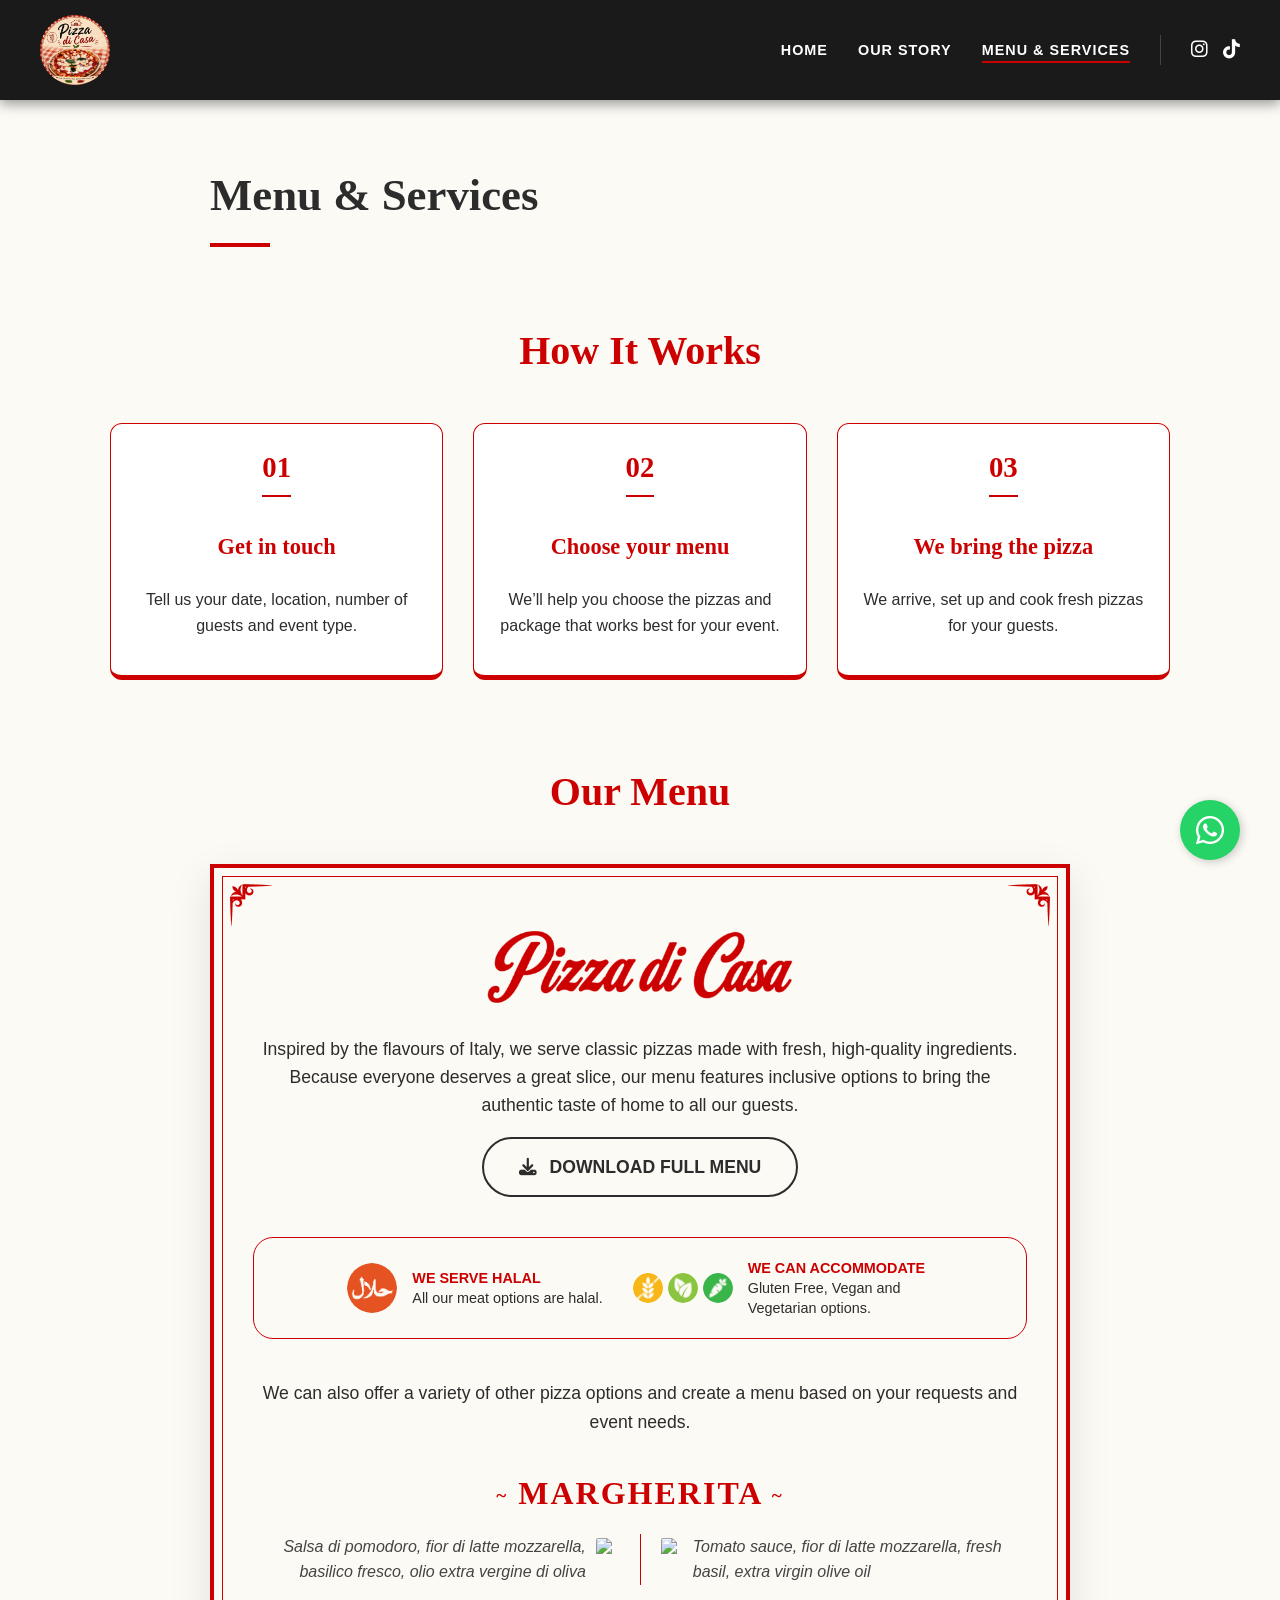
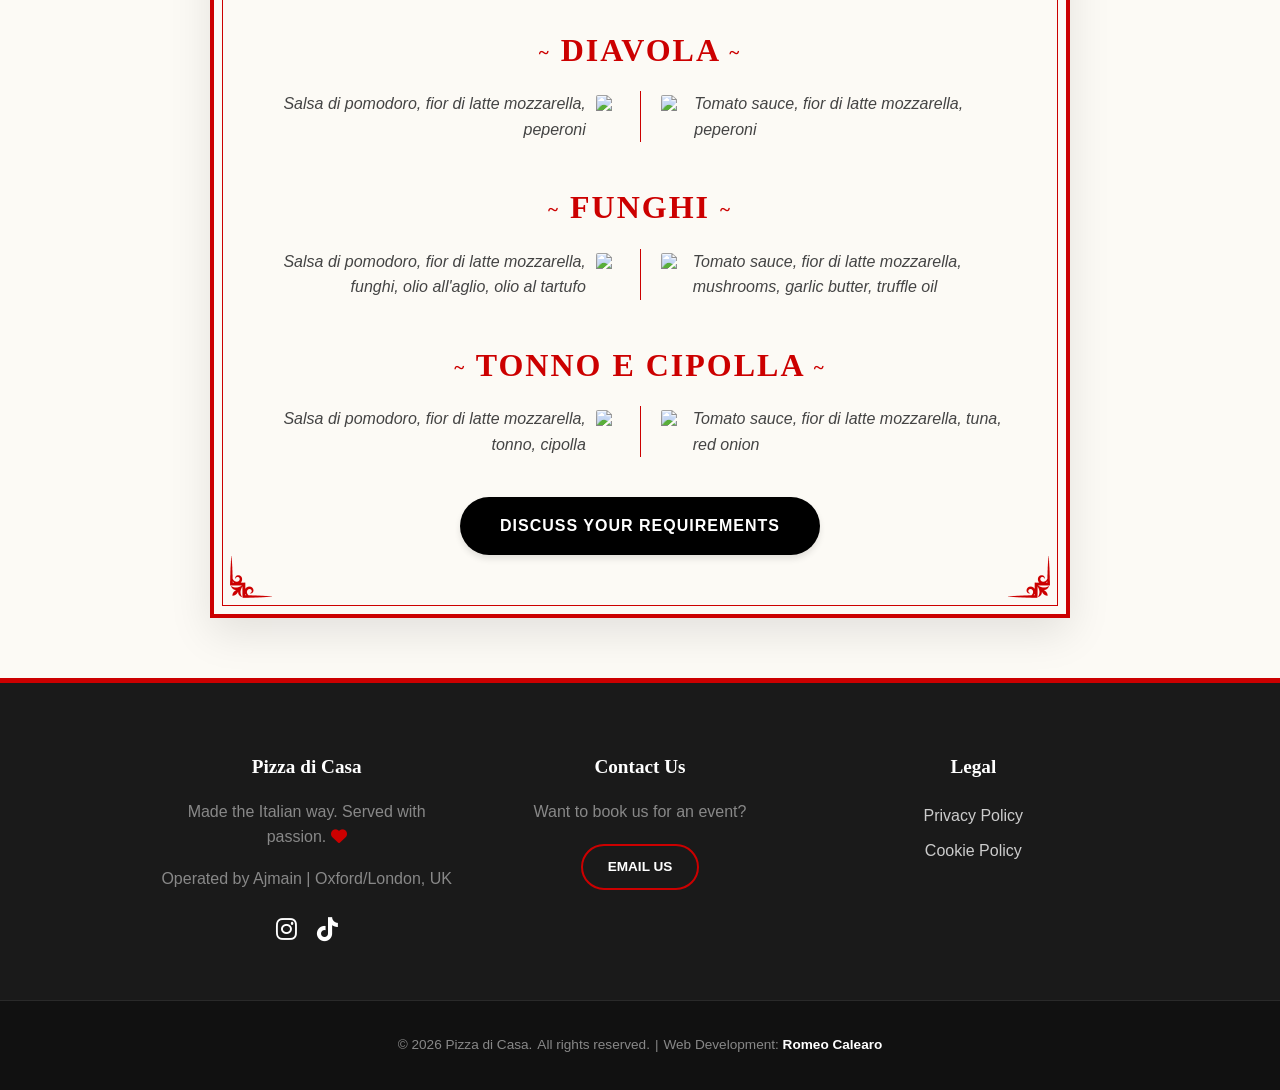
==== commit 05fae35e: "Modifiche alla sezione "About Pizza di Casa" nella home e aggiunta del menù scaricabile" ====
--- a/menu-services.html
+++ b/menu-services.html
@@ -87,8 +87,12 @@
                     <img src="media/scritta.png" alt="Pizza di Casa">
                 </div>
 
-                <div class="menu-intro">
-                    <p>Take a look at our menu and enjoy our classic Italian-style pizzas, freshly made for every event.</p>
+                <div class="menu-intro" style="margin-bottom: 40px;">
+                    <p>Inspired by the flavours of Italy, we serve classic pizzas made with fresh, high-quality ingredients. Because everyone deserves a great slice, our menu features inclusive options to bring the authentic taste of home to all our guests.</p>
+                    
+                    <a href="media/menu-pizza-di-casa.jpeg" class="btn-outline dark-text" target="_blank" aria-label="Download menu as image format">
+                        <i class="fa-solid fa-download" style="margin-right: 8px;"></i> Download full menu
+                    </a>
                 </div>
 
                 <!-- DIETARY ICONS ROW -->
--- a/style.css
+++ b/style.css
@@ -360,7 +360,6 @@
   text-transform: uppercase;
   border: 2px solid var(--primary-red);
   transition: background 0.3s, color 0.3s, transform 0.2s;
-  margin-top: 15px; 
 }
 
 .btn-outline:hover {
@@ -1048,6 +1047,29 @@
 }
 
 /* =========================================
+   CALL TO ACTION BUTTONS
+   ========================================= */
+/* Versione Desktop: affiancati e centrati */
+.cta-buttons {
+  display: flex;
+  gap: 20px;
+  justify-content: center;
+  flex-wrap: wrap;
+  margin-top: 40px;
+}
+
+/* Versione Mobile: incolonnati e larghi uguali */
+@media screen and (max-width: 768px) {
+  .cta-buttons {
+    flex-direction: column;
+    align-items: stretch; /* Forza il bottone corto ad allargarsi */
+    width: max-content; /* Il contenitore prende la larghezza del bottone con più testo */
+    margin-left: auto; /* Centra il contenitore nella pagina */
+    margin-right: auto;
+  }
+}
+
+/* =========================================
    ABOUT SECTION (Home)
    ========================================= */
 .about-section {
@@ -1062,11 +1084,13 @@
 
 /* Controlla la larghezza per bilanciare le altezze */
 .about-media {
-  flex: 0 1 350px; 
+  /*flex: 0 1 350px; */
+  flex: 1;
 }
 
 .about-text {
-  flex: 0 1 480px; 
+  /*flex: 0 1 480px; */
+  flex: 1.2;
 }
 
 /* Stile pulito per l'immagine */
@@ -1082,14 +1106,15 @@
 .about-desc {
   font-size: 1.1rem;
   color: #555;
-  margin-bottom: 30px;
+  /*margin-bottom: 30px;*/
+  margin-bottom: 0px;
 }
 
 .intro-quote {
   max-width: 800px;
-  margin: 0 auto 20px;
+  margin: 0 auto 0;
   font-family: 'Georgia', serif;
-  font-size: 1.4rem;
+  font-size: 1.5rem;
   font-style: italic;
   color: var(--primary-red);
   line-height: 1.5;
@@ -1097,15 +1122,14 @@
 
 /* Adattamento per tablet e schermi medi (mantiene 2 colonne) */
 @media screen and (min-width: 769px) and (max-width: 950px) {
-  .about-media {
-    flex: 0 1 240px; /* Rimpicciolisce l'immagine */
+  /*.about-media {
+    flex: 0 1 240px; 
   }
   .about-text {
-    flex: 1 1 350px; /* Restringe il contenitore del testo */
-  }
+    flex: 1 1 350px; 
+  }*/
   .intro-quote {
     font-size: 1.25rem; /* Riduce la citazione per evitare che si allunghi troppo in verticale */
-    margin-bottom: 15px;
   }
   .about-desc {
     font-size: 1rem;
@@ -1198,7 +1222,7 @@
   .home-section, 
   .dietary-section,
   .page-container {
-    padding: 40px 20px;
+    padding: 20px 20px;
     margin: 20px auto;
   }
 
@@ -1232,7 +1256,7 @@
     font-size: 0.75rem;
   }
   
-  .btn, .btn-dark {
+  .btn, .btn-dark, .btn-outline {
     padding: 12px 25px;
     font-size: 0.9rem;
   }
@@ -1259,6 +1283,8 @@
   .about-media {
     flex: 1 1 100%;
     margin: 0 auto 20px auto; /* Centra l'immagine orizzontalmente e crea spazio sotto */
+    max-width: 500px; /* Impedisce all'immagine di esplodere a tutto schermo */
+    min-width: 0;
   }
 
   .about-img {
@@ -1268,6 +1294,10 @@
   .about-text {
     flex: 1 1 100%;
     text-align: center; /* Opzionale, ma su mobile il testo centrato è solitamente più bilanciato se l'immagine sopra è centrata */
+  }
+
+  .step-card {
+    padding: 12px;
   }
 }
 
@@ -1289,4 +1319,7 @@
   .diet-icon {
     flex: 0 0 calc(50% - 15px); 
   }
-}+}
+
+
+
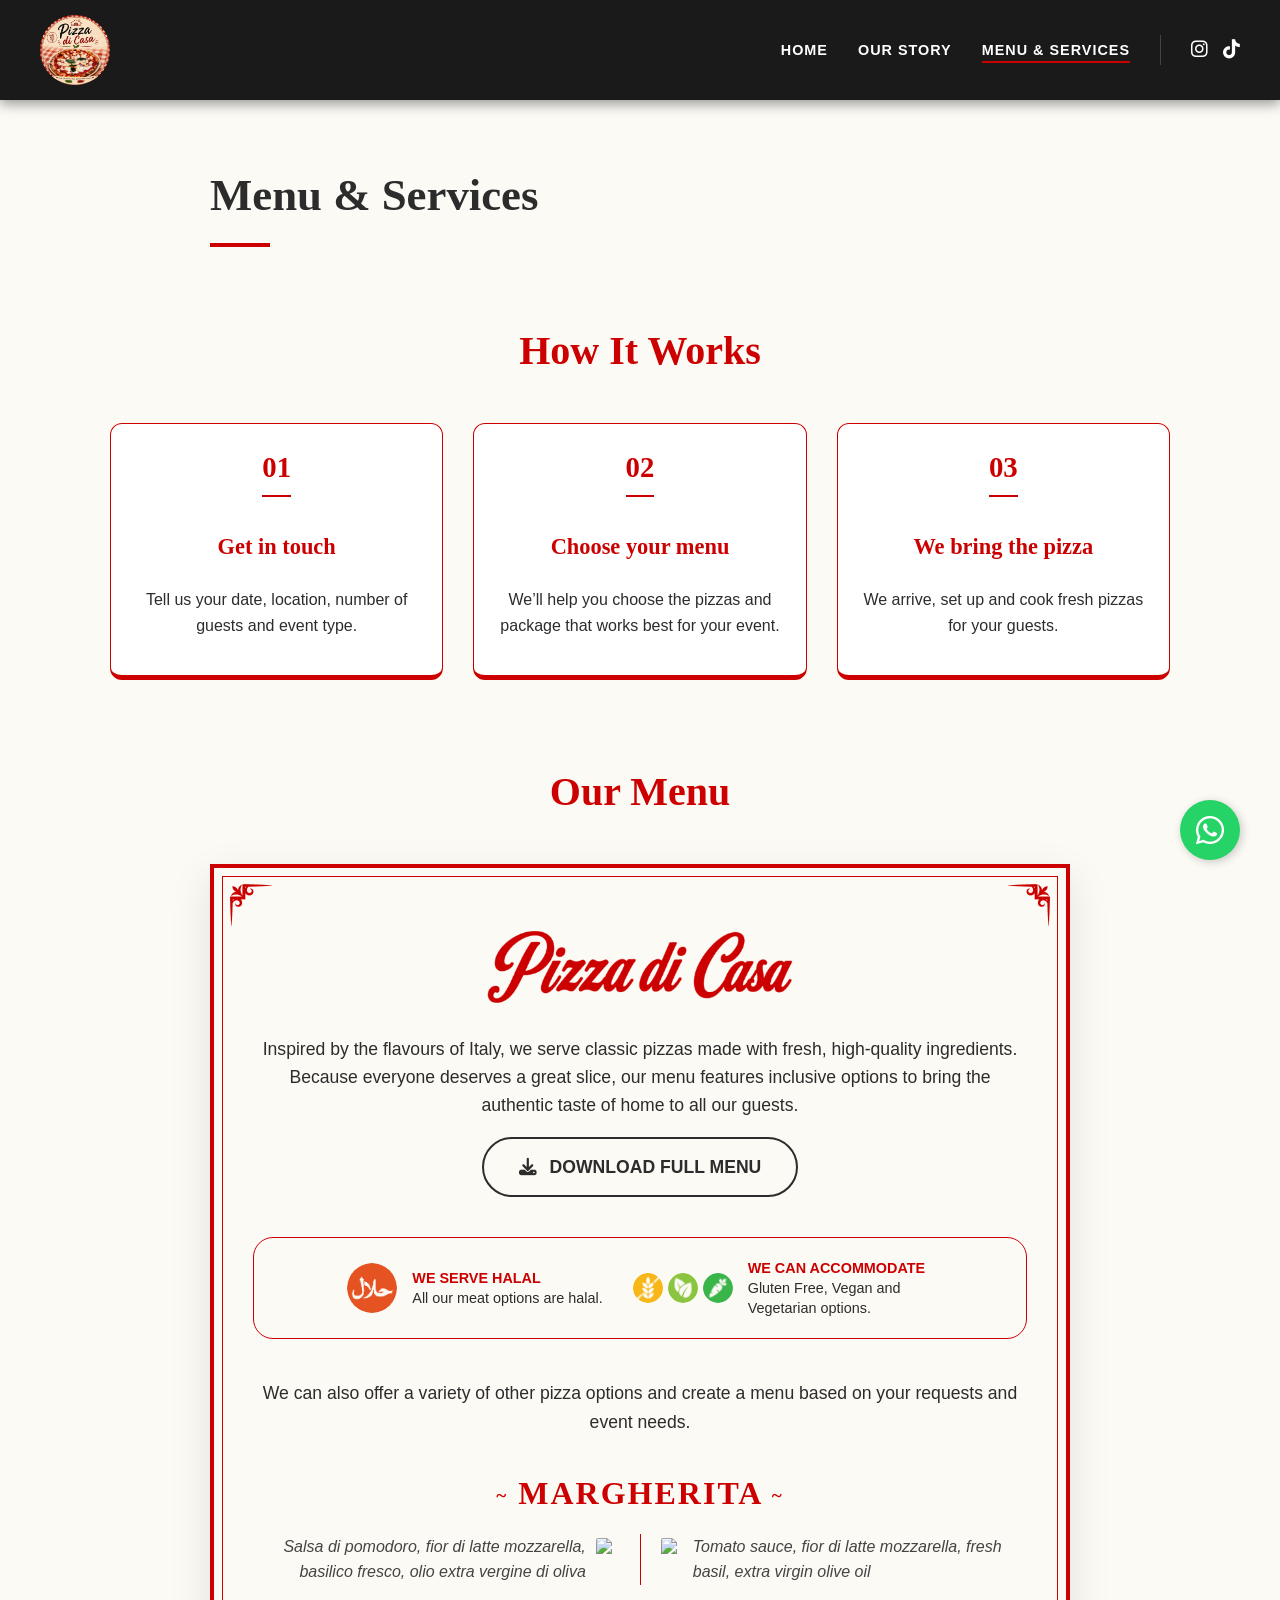
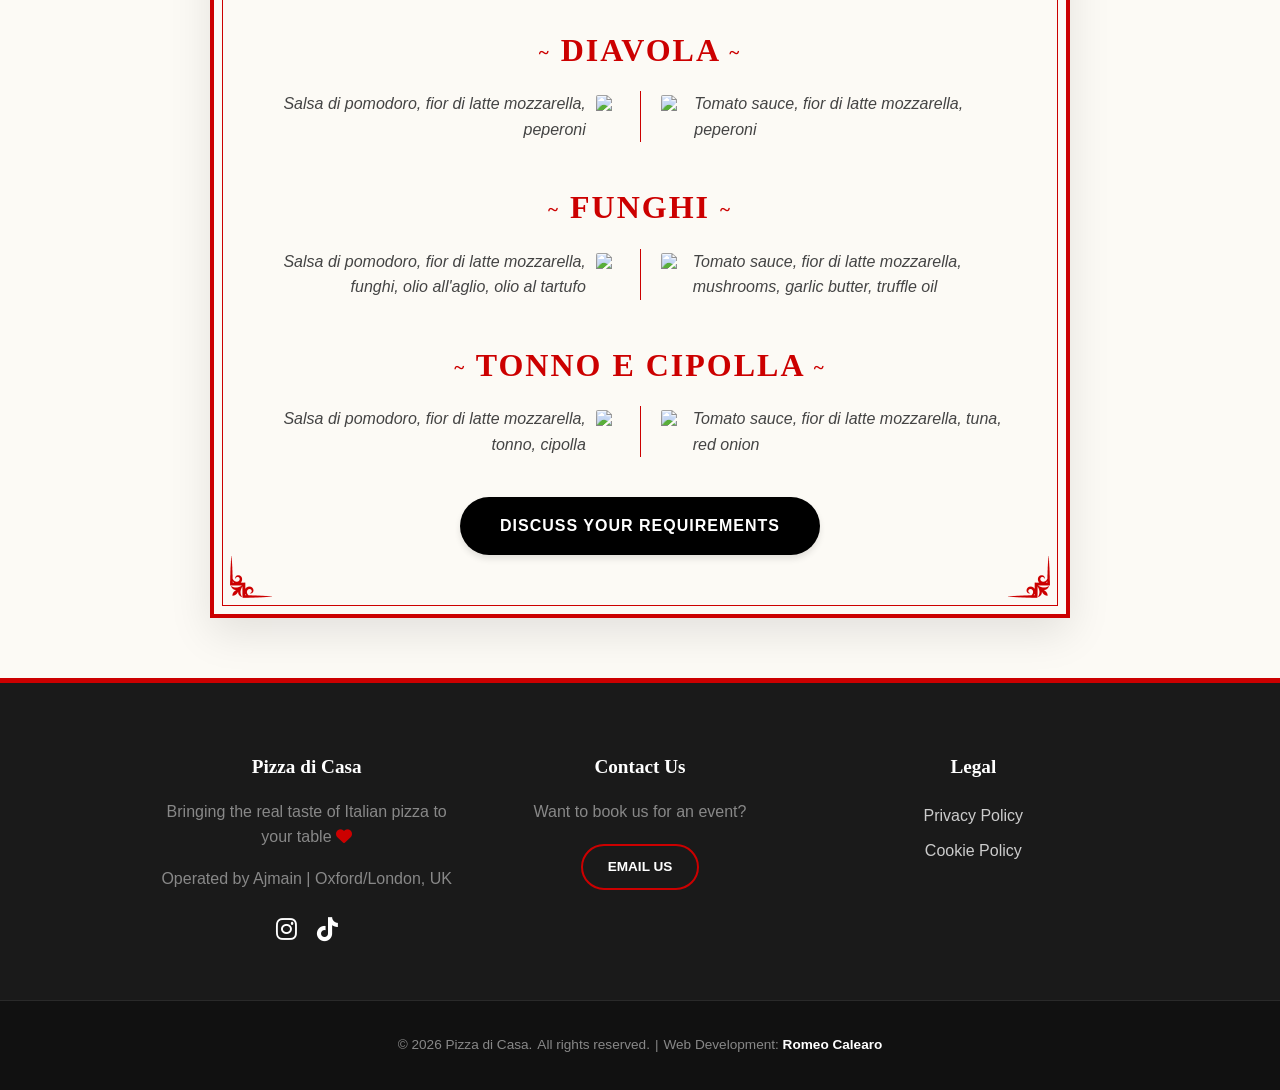
==== commit 477d16a8: "Alcune modifiche di testo" ====
--- a/menu-services.html
+++ b/menu-services.html
@@ -194,7 +194,7 @@
         <!-- Colonna 1: Info e Social -->
         <div class="footer-col">
             <h3>Pizza di Casa</h3>
-            <p>Made the Italian way. Served with passion. <i class="fa-solid fa-heart red"></i></p>
+            <p>Bringing the real taste of Italian pizza to your table <i class="fa-solid fa-heart red"></i></p>
             <p>Operated by Ajmain | Oxford/London, UK</p>
             <div class="footer-socials">
                 <a href="https://www.instagram.com/pizza.di.casa.1/" target="_blank" aria-label="Instagram"><i class="fa-brands fa-instagram"></i></a>
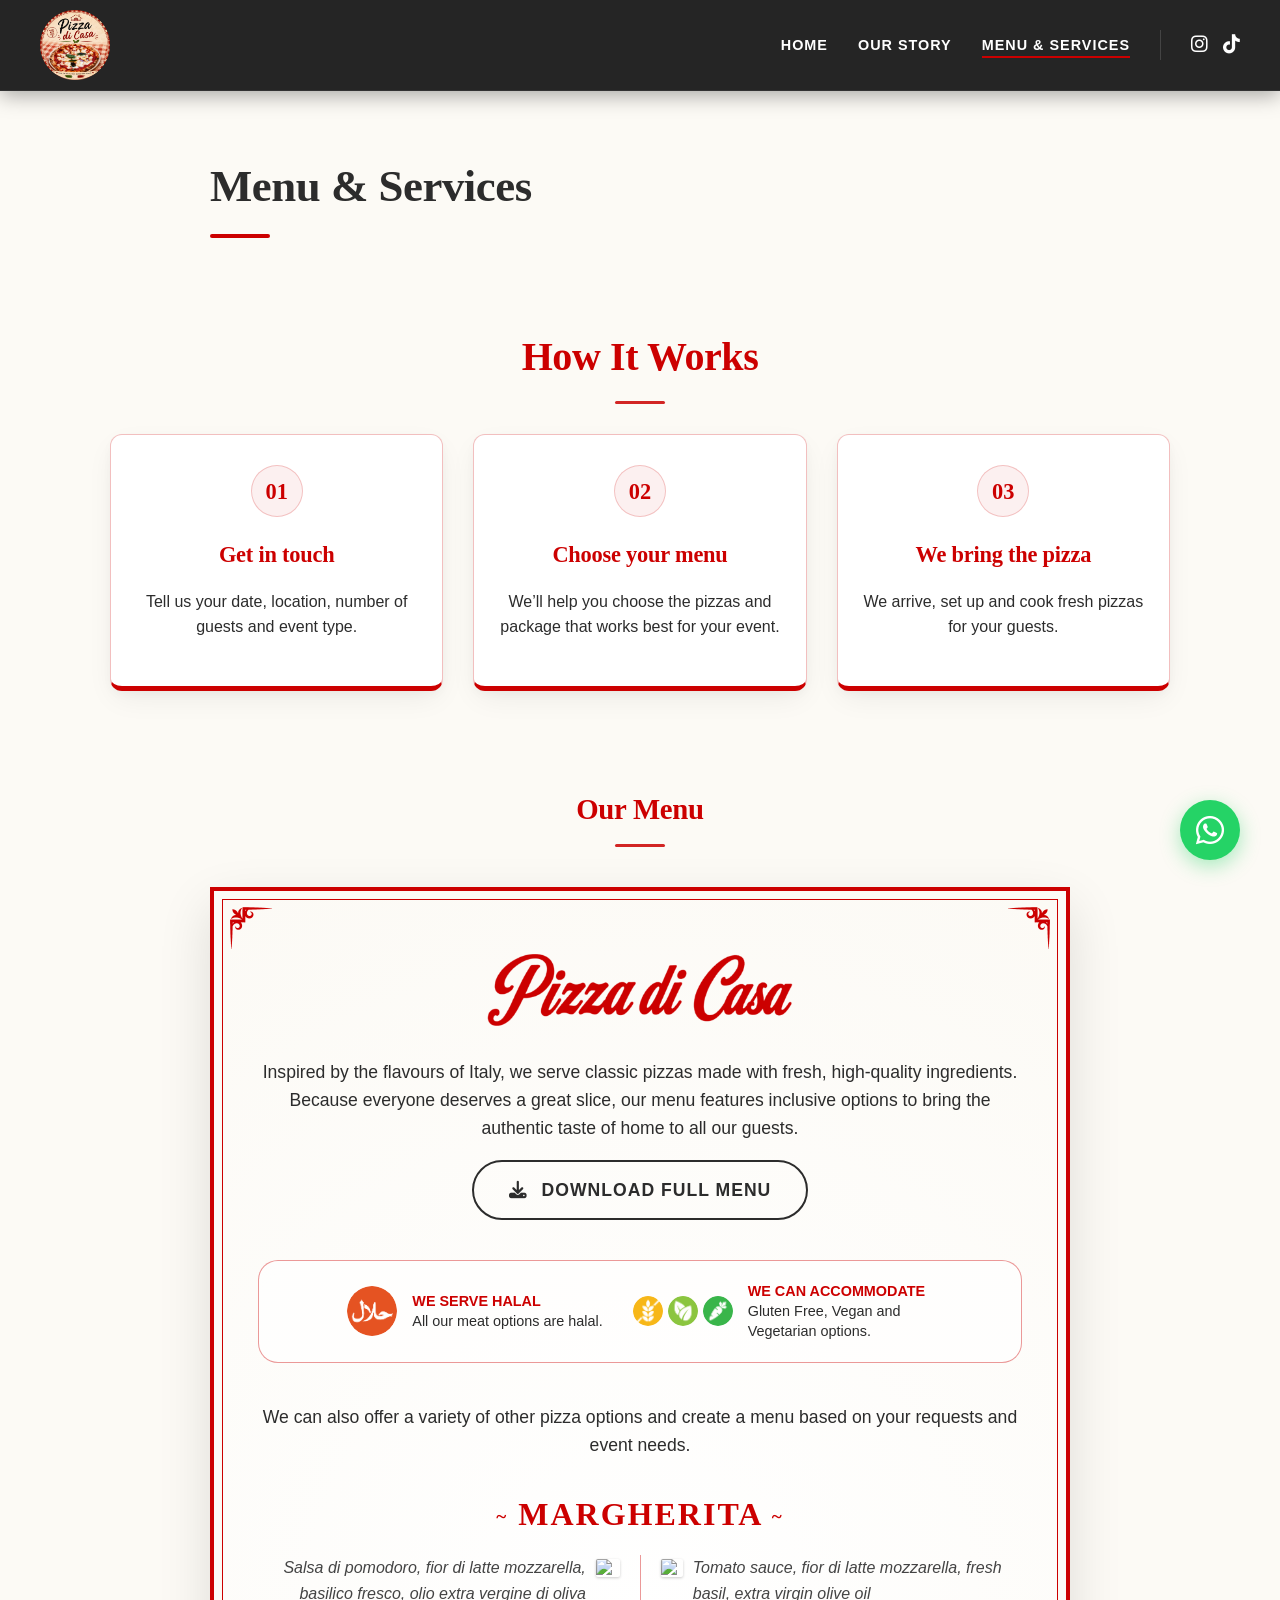
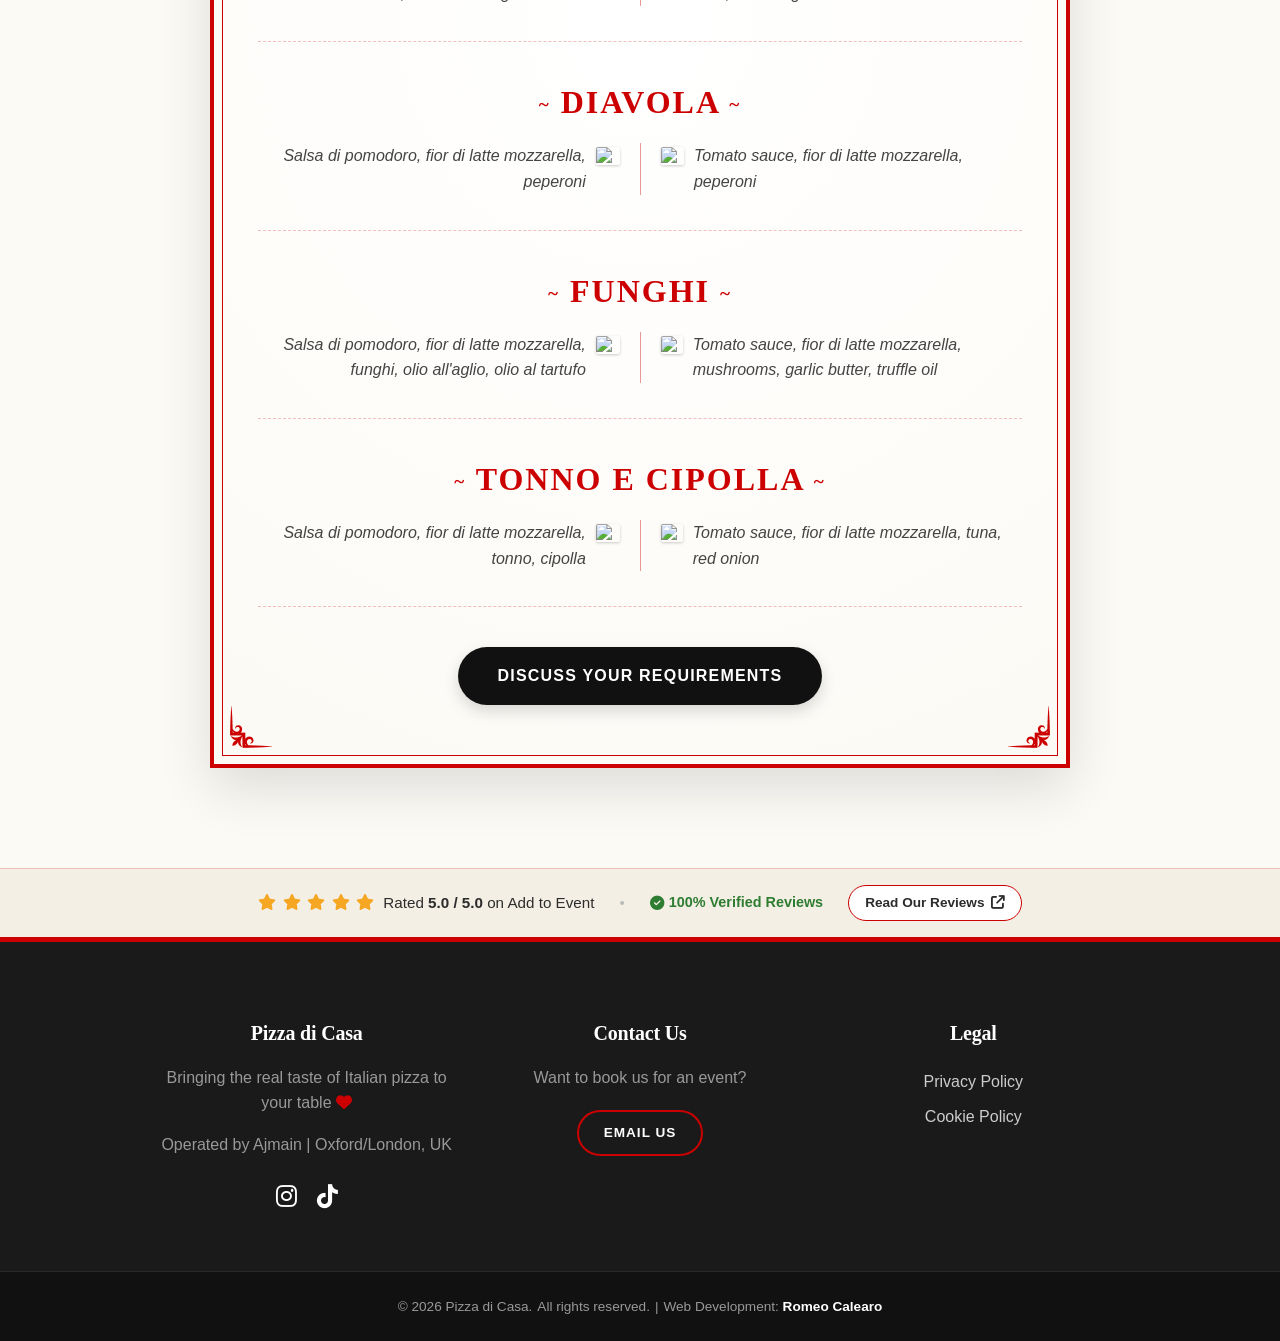
==== commit 3e2737f0: "Aggiunta delle recensioni nella home e trustbar nelle altre pagine" ====
--- a/menu-services.html
+++ b/menu-services.html
@@ -188,6 +188,32 @@
     </section>
 </main>
 
+<!-- TRUST BAR COMPATTA (Pre-Footer) -->
+<aside class="trust-bar" aria-label="Client Reviews Summary">
+    <div class="trust-bar-inner">
+        <div class="trust-bar-rating">
+            <span class="stars" aria-hidden="true">
+                <i class="fa-solid fa-star"></i>
+                <i class="fa-solid fa-star"></i>
+                <i class="fa-solid fa-star"></i>
+                <i class="fa-solid fa-star"></i>
+                <i class="fa-solid fa-star"></i>
+            </span>
+            <span>Rated <strong>5.0 / 5.0</strong> on Add to Event</span>
+        </div>
+        
+        <span class="trust-bar-divider" aria-hidden="true">•</span>
+        
+        <span class="trust-bar-verified">
+            <i class="fa-solid fa-circle-check"></i> 100% Verified Reviews
+        </span>
+        
+        <a href="https://www.addtoevent.co.uk/suppliers/pizza-di-casa" target="_blank" rel="noopener" class="trust-bar-btn">
+            Read Our Reviews <i class="fa-solid fa-arrow-up-right-from-square"></i>
+        </a>
+    </div>
+</aside>
+
 <footer class="site-footer">
     <div class="footer-main">
     
--- a/style.css
+++ b/style.css
@@ -1,21 +1,55 @@
 /*
 Theme Name: Pizza di Casa
-Author: Tuo Nome
-Description: Custom theme for Pizza di Casa London
-Version: 2.0
+Author: Romeo Calearo
+Description: Custom theme for Pizza di Casa London - Aesthetic Upgrade
+Version: 2.2
 */
 
+/* ==========================================================================
+   1. VARIABILI, RESET E STILI BASE
+   ========================================================================== */
 :root {
   --primary-red: #cc0000;
-  --bg-light: #fcfaf5; 
+  --primary-red-dark: #990000;
+  --primary-red-tint: rgba(204, 0, 0, 0.06); /* Tinta leggerissima per badge e sfondi */
+  --bg-light: #fcfaf5;
   --text-dark: #2c2c2c;
+  --text-muted: #555555;
   --header-bg: #1a1a1a;
-}
-
-* { box-sizing: border-box; }
+  --footer-bottom-bg: #111111;
+  --white: #ffffff;
+  
+  --font-serif: 'Georgia', serif;
+  --font-sans: 'Helvetica Neue', Helvetica, Arial, sans-serif;
+  
+  --radius-md: 12px;
+  --radius-pill: 30px;
+  
+  /* Ombre più morbide e stratificate (effetto più moderno) */
+  --shadow-soft: 0 10px 30px -5px rgba(0, 0, 0, 0.07), 0 4px 12px -2px rgba(0, 0, 0, 0.04);
+  --shadow-strong: 0 20px 40px -10px rgba(0, 0, 0, 0.16), 0 8px 16px -4px rgba(0, 0, 0, 0.08);
+  --shadow-hover: 0 20px 35px -8px rgba(204, 0, 0, 0.12), 0 8px 20px -4px rgba(0, 0, 0, 0.08);
+  
+  --transition-fast: 0.2s cubic-bezier(0.25, 0.8, 0.25, 1);
+  --transition-normal: 0.35s cubic-bezier(0.25, 0.8, 0.25, 1);
+}
+
+* {
+  box-sizing: border-box;
+}
+
+html {
+  scroll-behavior: smooth;
+}
+
+/* Personalizzazione colore quando evidenzi il testo col mouse */
+::selection {
+  background-color: var(--primary-red);
+  color: var(--white);
+}
 
 body {
-  font-family: 'Helvetica Neue', Helvetica, Arial, sans-serif;
+  font-family: var(--font-sans);
   background-color: var(--bg-light);
   color: var(--text-dark);
   margin: 0;
@@ -23,7 +57,44 @@
   line-height: 1.6;
   display: flex;
   flex-direction: column;
-  min-height: 100vh; 
+  min-height: 100vh;
+  -webkit-font-smoothing: antialiased; /* Rende i font più nitidi su Mac e iOS */
+}
+
+main {
+  flex-grow: 1;
+}
+
+/* ==========================================================================
+   2. TIPOGRAFIA E CLASSI DI UTILITÀ
+   ========================================================================== */
+h1, h2, h3 {
+  font-family: var(--font-serif);
+  font-weight: 700;
+  color: var(--text-dark);
+  letter-spacing: -0.01em; /* Compatta leggermente i titoli grandi in Georgia */
+}
+
+main p a,
+main li a {
+  color: var(--primary-red);
+  text-decoration: underline;
+  text-underline-offset: 4px;
+  text-decoration-thickness: 1.5px;
+  font-weight: 500;
+  transition: opacity var(--transition-fast), color var(--transition-fast);
+}
+
+main p a:hover,
+main li a:hover {
+  color: var(--primary-red-dark);
+  opacity: 0.85;
+}
+
+a:focus-visible,
+button:focus-visible {
+  outline: 2px dashed var(--primary-red);
+  outline-offset: 4px;
 }
 
 .red {
@@ -34,15 +105,126 @@
   text-align: center;
 }
 
-main {
-  flex-grow: 1; 
-}
-
-/* Tipografia Avanzata */
-h1, h2, h3 {
-  font-family: 'Georgia', serif; 
+.center-cta {
+  text-align: center;
+  margin-top: 40px;
+}
+
+.intro-text {
+  max-width: 800px;
+  margin: 0 auto 30px;
+  font-size: 1.1rem;
+  color: var(--text-muted);
+}
+
+/* ==========================================================================
+   3. COMPONENTI GLOBALI (Bottoni, Layout Generici)
+   ========================================================================== */
+
+/* --- Bottoni --- */
+.btn-dark {
+  display: inline-block;
+  background-color: #111111;
+  color: var(--white);
+  padding: 16px 40px;
+  text-decoration: none;
   font-weight: 700;
+  border-radius: var(--radius-pill);
+  text-transform: uppercase;
+  letter-spacing: 1.2px;
+  transition: all var(--transition-normal);
+  box-shadow: 0 6px 15px rgba(0, 0, 0, 0.15);
+}
+
+.btn-dark:hover {
+  background-color: var(--primary-red); /* UPGRADE: diventa rosso al passaggio del mouse */
+  color: var(--white);
+  transform: translateY(-3px);
+  box-shadow: 0 10px 25px rgba(204, 0, 0, 0.3);
+}
+
+.btn-outline {
+  display: inline-block;
+  background-color: transparent;
+  color: var(--white);
+  padding: 14px 35px;
+  text-decoration: none;
+  font-weight: 700;
+  border-radius: var(--radius-pill);
+  text-transform: uppercase;
+  letter-spacing: 1px;
+  border: 2px solid var(--primary-red);
+  transition: all var(--transition-normal);
+}
+
+.btn-outline:hover {
+  background-color: var(--primary-red);
+  color: var(--white);
+  transform: translateY(-3px);
+  box-shadow: 0 8px 20px rgba(204, 0, 0, 0.25);
+}
+
+.btn-outline.dark-text {
   color: var(--text-dark);
+  border-color: var(--text-dark);
+}
+
+.btn-outline.dark-text:hover {
+  background-color: var(--text-dark);
+  color: var(--white);
+  box-shadow: 0 8px 20px rgba(0, 0, 0, 0.15);
+}
+
+.btn-outline.btn-small {
+  padding: 10px 25px;
+  font-size: 0.85rem;
+}
+
+.cta-buttons {
+  display: flex;
+  gap: 20px;
+  justify-content: center;
+  flex-wrap: wrap;
+  margin-top: 40px;
+}
+
+/* --- Contenitori e Sezioni --- */
+.home-section {
+  padding: 35px 20px; /* Leggermente più respiro verticale tra le sezioni */
+  max-width: 1100px;
+  margin: 0 auto;
+  text-align: center;
+}
+
+.home-section h2,
+h2.menu-h2 {
+  font-size: 2.5rem;
+  color: var(--primary-red);
+  margin-top: 10px;
+  margin-bottom: 15px;
+}
+
+/* UPGRADE: Piccolo ornamento artigianale sotto i titoli H2 centrati */
+.home-section h2::after,
+h2.menu-h2::after {
+  content: '';
+  display: block;
+  width: 50px;
+  height: 3px;
+  background-color: var(--primary-red);
+  margin: 12px auto 0;
+  border-radius: 2px;
+  opacity: 0.85;
+}
+
+h2.menu-h2 {
+  margin-top: 20px;
+}
+
+.page-container {
+  max-width: 900px;
+  margin: 60px auto;
+  padding: 0 20px;
 }
 
 .page-container h1 {
@@ -61,6 +243,7 @@
   width: 60px;
   height: 4px;
   background-color: var(--primary-red);
+  border-radius: 2px;
 }
 
 .page-container h2 {
@@ -71,22 +254,87 @@
 }
 
 h2.h2-menu {
-    margin-top: 15px;
-}
-
-/* Header & Navigation */
+  margin-top: 15px;
+}
+
+/* --- Griglie e Split Layout --- */
+.split-layout {
+  display: flex;
+  flex-wrap: wrap;
+  gap: 35px; /* Aumentato da 20px a 35px per far respirare foto e testo */
+  align-items: center;
+}
+
+.split-text {
+  flex: 1;
+  min-width: 300px;
+}
+
+.split-media {
+  flex: 1;
+  min-width: 300px;
+  display: flex;
+  justify-content: center;
+}
+
+.two-cols {
+  display: flex;
+  gap: 40px;
+  margin-top: 50px;
+  flex-wrap: wrap;
+}
+
+.col {
+  flex: 1;
+  min-width: 300px;
+  background: var(--white);
+  padding: 40px;
+  border-radius: var(--radius-md);
+  box-shadow: var(--shadow-soft);
+  border-top: 5px solid var(--primary-red);
+  text-align: left;
+  display: flex;
+  flex-direction: column;
+  transition: transform var(--transition-normal), box-shadow var(--transition-normal);
+}
+
+.col:hover {
+  transform: translateY(-5px);
+  box-shadow: var(--shadow-hover);
+}
+
+.col h3 {
+  font-size: 1.5rem;
+  color: var(--primary-red);
+  margin-top: 0;
+  margin-bottom: 15px;
+}
+
+.col .cta-container {
+  margin-top: auto;
+  text-align: center;
+  padding-top: 25px;
+}
+
+/* ==========================================================================
+   4. HEADER E NAVIGAZIONE
+   ========================================================================== */
 .site-header {
-  background-color: var(--header-bg);
-  padding: 15px 20px;
+  /* UPGRADE: Effetto vetro scuro semitrasparente quando si scorre la pagina */
+  background-color: rgba(26, 26, 26, 0.95);
+  backdrop-filter: blur(10px);
+  -webkit-backdrop-filter: blur(10px);
+  padding: 10px 20px;
   position: sticky;
   top: 0;
   z-index: 1000;
-  box-shadow: 0 4px 12px rgba(0,0,0,0.4); 
+  box-shadow: 0 4px 20px rgba(0, 0, 0, 0.35);
+  border-bottom: 1px solid rgba(255, 255, 255, 0.06);
 }
 
 .header-inner {
   display: flex;
-  justify-content: space-between; 
+  justify-content: space-between;
   align-items: center;
   max-width: 1200px;
   margin: 0 auto;
@@ -96,9 +344,18 @@
   max-height: 70px;
   width: auto;
   display: block;
-}
-
-/* Stile del Menu Dinamico */
+  transition: transform var(--transition-fast);
+}
+
+.site-logo img:hover {
+  transform: scale(1.04);
+}
+
+.main-nav {
+  display: flex;
+  align-items: center;
+}
+
 .main-nav .nav-list {
   list-style: none;
   margin: 0;
@@ -109,13 +366,17 @@
 
 .main-nav .nav-list a,
 .main-nav .nav-list span.active-link {
-  color: #ffffff;
+  color: var(--white);
   text-decoration: none;
   font-weight: 600;
   text-transform: uppercase;
   font-size: 0.9rem;
   letter-spacing: 1px;
   position: relative;
+  padding: 5px 0;
+}
+
+.main-nav .nav-list span.active-link {
   cursor: default;
 }
 
@@ -124,11 +385,11 @@
   content: '';
   position: absolute;
   left: 0;
-  bottom: -5px;
+  bottom: 0;
   width: 0;
   height: 2px;
   background-color: var(--primary-red);
-  transition: width 0.3s ease;
+  transition: width var(--transition-normal);
 }
 
 .main-nav .nav-list a:hover::after,
@@ -136,386 +397,26 @@
   width: 100%;
 }
 
-.main-nav .nav-list a:hover,
-.main-nav .nav-list .current-menu-item > a {
-  color: #ffffff; 
-}
-
-/* Social Icons Header */
-.main-nav {
-  display: flex;
-  align-items: center;
-}
-
 .header-socials {
   display: flex;
   gap: 15px;
   margin-left: 30px;
   padding-left: 30px;
-  border-left: 1px solid #444; 
+  border-left: 1px solid #444444;
 }
 
 .header-socials a {
-  color: #ffffff;
+  color: var(--white);
   font-size: 1.2rem;
-  transition: color 0.3s, transform 0.2s;
+  transition: color var(--transition-normal), transform var(--transition-fast);
 }
 
 .header-socials a:hover {
   color: var(--primary-red);
-  transform: scale(1.1);
-}
-
-/* Hero Section */
-.hero {
-  background-color: #111;
-  background-image: url('media/banner.jpg'); /* Spostato dal CSS inline */
-  background-size: cover;
-  background-position: center;
-  padding: 50px 20px 150px;
-  text-align: center;
-  color: #fff;
-  position: relative;
-}
-
-.hero::after {
-  content: '';
-  position: absolute;
-  top: 0; left: 0; right: 0; bottom: 0;
-  background: rgba(0,0,0,0.6);
-  z-index: 1;
-}
-
-.hero-content {
-  position: relative;
-  z-index: 2;
-  max-width: 800px;
-  margin: 0 auto;
-}
-
-.hero h1 {
-  font-size: 4rem;
-  margin-bottom: 15px;
-  text-shadow: 2px 2px 4px rgba(0,0,0,0.8);
-  color: #fff;
-}
-
-.hero p {
-  font-size: 1.3rem;
-  margin-bottom: 30px;
-}
-
-/* Sezioni Home Page */
-.home-section {
-  padding: 20px 20px;
-  max-width: 1100px;
-  margin: 0 auto;
-  text-align: center;
-}
-
-h2.menu-h2, .home-section h2 {
-  font-size: 2.5rem;
-  color: var(--primary-red);
-  margin-bottom: 20px;
-}
-
-h2.menu-h2 {
-  margin-top: 20px;
-}
-
-
-/* Classi sostitutive per il testo inline rimosso */
-.intro-text {
-    max-width: 800px;
-    margin: 0 auto 30px;
-    font-size: 1.1rem;
-    color: #555;
-}
-
-.dietary-intro-spacing {
-    margin-bottom: 40px;
-}
-
-.two-cols {
-  display: flex;
-  gap: 40px;
-  margin-top: 50px;
-  flex-wrap: wrap;
-}
-
-/* Dietary Section */
-.dietary-section {
-  padding: 60px 20px;
-  text-align: center;
-}
-
-.dietary-content {
-  max-width: 900px;
-  margin: 0 auto;
-}
-
-.dietary-content h2 {
-  font-size: 2.2rem;
-  color: var(--text-dark);
-  margin-bottom: 20px;
-  margin-top: 0;
-}
-
-.dietary-content .underline {
-  text-decoration: underline;
-  text-underline-offset: 6px;
-  text-decoration-thickness: 3px;
-}
-
-.dietary-content p {
-  font-size: 1.1rem;
-  color: #555;
-  line-height: 1.8;
-}
-
-.dietary-icons {
-  display: flex;
-  justify-content: center;
-  gap: 30px;
-  flex-wrap: wrap;
-  margin-bottom: 50px;
-}
-
-.diet-icon {
-  display: flex;
-  flex-direction: column;
-  align-items: center;
-  gap: 12px;
-  font-size: 0.85rem;
-  font-weight: 700;
-  color: #b54800; 
-  text-transform: uppercase;
-}
-
-.diet-icon .icon-circle {
-  width: 80px;
-  height: 80px;
-  border-radius: 50%;
-  display: flex;
-  align-items: center;
-  justify-content: center;
-  font-size: 2rem;
-  color: #fff;
-  font-weight: normal;
-  position: relative;
-  overflow: hidden;  
-}
-
-/* Stile per le immagini PNG personalizzate delle diete */
-.custom-diet-img {
-  position: absolute;
-  top: 0;
-  left: 0;
-  width: 100%;
-  height: 100%;
-  object-fit: cover;
-  border-radius: 50%;
-  z-index: 2;
-  background-color: var(--bg-light);
-}
-
-/* Colori Icone */
-.icon-halal { background-color: #e55322; color: #ffffff; }
-.icon-gluten { background-color: #f7b718; color: #1a1a1a; } 
-.icon-vegan { background-color: #8bc53f; color: #1a1a1a; } 
-.icon-veg { background-color: #39b54a; color: #ffffff; } 
-.icon-dairy { background-color: #03A9F4; color: #ffffff; }
-
-/* Bottoni */
-.btn-dark {
-  display: inline-block;
-  background-color: #000000;
-  color: #ffffff;
-  padding: 16px 40px;
-  text-decoration: none;
-  font-weight: 700;
-  border-radius: 30px;
-  text-transform: uppercase;
-  letter-spacing: 1px;
-  transition: all 0.3s ease; 
-  box-shadow: 0 4px 6px rgba(0,0,0,0.1); 
-}
-
-.btn-dark:hover {
-  background-color: #333333;
-  color: #ffffff;
-  transform: translateY(-3px); 
-  box-shadow: 0 6px 12px rgba(0,0,0,0.15); 
-}
-
-/* Pulsante Secondario (Email) */
-.btn-outline {
-  display: inline-block;
-  background-color: transparent;
-  color: #fff;
-  padding: 14px 35px;
-  text-decoration: none;
-  font-weight: bold;
-  border-radius: 30px;
-  text-transform: uppercase;
-  border: 2px solid var(--primary-red);
-  transition: background 0.3s, color 0.3s, transform 0.2s;
-}
-
-.btn-outline:hover {
-  background-color: var(--primary-red);
-  color: #fff;
-  transform: translateY(-2px);
-}
-
-.btn-outline.dark-text {
-  color: var(--text-dark);
-  border-color: var(--text-dark);
-}
-.btn-outline.dark-text:hover {
-  background-color: var(--text-dark);
-  color: #fff;
-}
-
-/* Variante piccola per il footer spostata dal CSS inline */
-.btn-outline.btn-small {
-    padding: 10px 25px;
-    font-size: 0.85rem;
-}
-
-/* Center CTA Container rimosso dall'HTML */
-.center-cta {
-    text-align: center;
-    margin-top: 40px;
-}
-
-/* Cards */
-.col {
-  flex: 1;
-  min-width: 300px;
-  background: #ffffff;
-  padding: 40px;
-  border-radius: 12px;
-  box-shadow: 0 10px 30px rgba(0,0,0,0.06);
-  border-top: 5px solid var(--primary-red);
-  text-align: left;
-  display: flex;
-  flex-direction: column;
-}
-
-.col .cta-container {
-  margin-top: auto; 
-  text-align: center; 
-  padding-top: 25px; 
-}
-
-.col h3 {
-  font-size: 1.5rem;
-  color: var(--primary-red);
-  margin-top: 0;
-  margin-bottom: 15px;
-}
-
-.page-container {
-  max-width: 900px;
-  margin: 60px auto;
-  padding: 0 20px;
-}
-
-/* Footer (Layout e Elementi puliti) */
-.site-footer {
-  background-color: #1a1a1a;
-  color: #888;
-  text-align: center;
-  margin-top: auto;
-  border-top: 5px solid var(--primary-red);
-  padding: 0;
-}
-
-.footer-main {
-  max-width: 1000px;
-  margin: 0 auto;
-  display: flex;
-  flex-wrap: wrap;
-  justify-content: center;
-  gap: 40px;
-  text-align: center;
-  padding: 50px 20px;
-}
-
-.footer-col {
-  flex: 1;
-  min-width: 250px;
-}
-
-.footer-col h3 {
-  color: #fff;
-  margin-bottom: 15px;
-  font-size: 1.2rem;
-}
-
-/* Sostituisce il margin-bottom inline in Contact Us */
-.footer-contact-text {
-    margin-bottom: 20px;
-}
-
-.footer-socials {
-  margin-top: 20px;
-  display: flex;
-  justify-content: center;
-  gap: 20px;
-}
-
-.footer-socials a {
-  font-size: 1.5rem;
-  color: #ffffff; 
-  transition: color 0.3s, transform 0.2s;
-}
-
-.footer-socials a:hover {
-  color: var(--primary-red);
-  transform: scale(1.1); 
-}
-
-.footer-legal-list { 
-  list-style: none;
-  padding: 0;
-  margin: 0;
-  line-height: 2.2;
-}
-
-.footer-legal-link { 
-  color: #ccc;
-  text-decoration: none;
-}
-
-.footer-bottom {
-  background-color: #111111; 
-  padding: 20px;
-  font-size: 0.85rem;
-  border-top: 1px solid #2a2a2a;
-}
-
-.copyright-string {
-  display: flex;
-  flex-wrap: wrap;
-  justify-content: center;
-  align-items: center;
-  gap: 5px;
-}
-
-.developer-link {
-  color: white;
-  text-decoration: none;
-  font-weight: bold;
-  transition: opacity 0.3s ease;
-}
-
-.developer-link:hover {
-  opacity: 0.8;
-}
-
-/* Utilities (Hamburger, WhatsApp, Text Links) */
+  transform: scale(1.15) translateY(-1px);
+}
+
+/* Hamburger Menu Button */
 .menu-toggle {
   display: none;
   background: transparent;
@@ -530,231 +431,358 @@
   width: 30px;
   height: 3px;
   margin: 6px 0;
-  background-color: #ffffff;
-  transition: all 0.3s ease;
+  background-color: var(--white);
+  transition: all var(--transition-normal);
+  border-radius: 2px;
 }
 
 .menu-toggle.is-active .hamburger-line:nth-child(1) {
   transform: translateY(9px) rotate(45deg);
 }
+
 .menu-toggle.is-active .hamburger-line:nth-child(2) {
   opacity: 0;
 }
+
 .menu-toggle.is-active .hamburger-line:nth-child(3) {
   transform: translateY(-9px) rotate(-45deg);
 }
 
-main p a, 
-main li a {
+/* ==========================================================================
+   5. HERO SECTION (Stacked Video & Classic Fallback)
+   ========================================================================== */
+.hero-stacked {
+  background-color: var(--bg-light);
+  display: flex;
+  flex-direction: column;
+  align-items: center;
+}
+
+.hero-video-banner {
+  width: 100%;
+  background-color: #000000;
+  overflow: hidden;
+  padding: 10px 0;
+}
+
+.hero-video-banner video {
+  width: 100%;
+  max-height: 500px;
+  object-fit: contain;
+  display: block;
+}
+
+.hero-fade-transition {
+  width: 100%;
+  height: 25px;
+  background: linear-gradient(to bottom, #000000 0%, var(--bg-light) 100%);
+}
+
+.hero-text-block {
+  max-width: 900px;
+  text-align: center;
+  padding: 15px 20px 30px;
+}
+
+.hero-text-block h1 {
+  font-size: 3.5rem;
+  color: var(--text-dark);
+  margin-bottom: 20px;
+  line-height: 1.25;
+}
+
+/* UPGRADE: Badge "Pizza di Casa" rifinito con sfondo leggerissimo e padding bilanciato */
+.hero-text-block h1 span {
+  background-color: var(--primary-red-tint);
+  border: 2px solid var(--primary-red);
+  padding: 2px 14px;
+  border-radius: var(--radius-md);
+  display: inline-block;
+  box-shadow: 0 4px 12px rgba(204, 0, 0, 0.08);
+}
+
+.hero-text-block p {
+  font-size: 1.3rem;
+  color: var(--text-muted);
+  margin-bottom: 35px;
+}
+
+/* Hero Classica (Fallback) */
+.hero {
+  background-color: #111111;
+  background-image: url('media/banner.jpg');
+  background-size: cover;
+  background-position: center;
+  padding: 50px 20px 150px;
+  text-align: center;
+  color: var(--white);
+  position: relative;
+}
+
+.hero::after {
+  content: '';
+  position: absolute;
+  inset: 0;
+  background: rgba(0, 0, 0, 0.6);
+  z-index: 1;
+}
+
+.hero-content {
+  position: relative;
+  z-index: 2;
+  max-width: 800px;
+  margin: 0 auto;
+}
+
+.hero h1 {
+  font-size: 4rem;
+  margin-bottom: 15px;
+  text-shadow: 2px 2px 4px rgba(0, 0, 0, 0.8);
+  color: var(--white);
+}
+
+.hero p {
+  font-size: 1.3rem;
+  margin-bottom: 30px;
+}
+
+/* ==========================================================================
+   6. SEZIONI HOME (About, How It Works, Dietary)
+   ========================================================================== */
+
+/* --- About Summary --- */
+.about-section {
+  max-width: 1000px;
+}
+
+.about-split {
+  text-align: left;
+  margin-top: 25px;
+  justify-content: center;
+}
+
+.about-media {
+  flex: 0.75;
+}
+
+.about-text {
+  flex: 1.45;
+}
+
+/* UPGRADE: Cornice sottile ed effetto hover sulla foto About */
+.about-img {
+  width: 100%;
+  height: auto;
+  aspect-ratio: 1 / 1;
+  object-fit: cover;
+  border-radius: var(--radius-md);
+  box-shadow: var(--shadow-strong);
+  border: 4px solid var(--white);
+  display: block;
+  transition: transform var(--transition-normal), box-shadow var(--transition-normal);
+}
+
+.about-img:hover {
+  transform: scale(1.02);
+}
+
+/* UPGRADE: Barra laterale editoriale per la citazione */
+.intro-quote {
+  max-width: 800px;
+  margin: 0 auto 20px;
+  font-family: var(--font-serif);
+  font-size: 1.45rem;
+  font-style: italic;
   color: var(--primary-red);
-  text-decoration: underline;
-  text-underline-offset: 3px;
-  font-weight: 500;
-  transition: opacity 0.2s ease, color 0.2s ease;
-}
-
-main p a:hover, 
-main li a:hover {
-  color: #a00000; 
-  opacity: 0.85;
-}
-
-
-/* =========================================
-   HOW IT WORKS (3 Steps)
-   ========================================= */
+  line-height: 1.55;
+  padding-left: 20px;
+  border-left: 3px solid var(--primary-red);
+}
+
+.about-desc {
+  font-size: 1.1rem;
+  color: var(--text-muted);
+  margin-bottom: 0;
+}
+
+/* --- How It Works (3 Steps) --- */
 .three-cols {
   display: flex;
-  gap: 30px; /* Meglio i pixel fissi per evitare conflitti quando flex restringe le card */
-  margin-top: 40px;
+  gap: 30px;
+  margin-top: 30px;
   flex-wrap: wrap;
   justify-content: center;
 }
 
+/* UPGRADE: Card interattive con sollevamento ed ombra morbida */
 .step-card {
-  /* 1 (cresce per riempire), 1 (si restringe se manca spazio), 250px (dimensione ideale di partenza) */
-  flex: 1 1 250px; 
-  max-width: 450px; /* Il tuo limite per evitare l'effetto "card gigante" */
+  flex: 1 1 250px;
+  max-width: 450px;
   text-align: center;
-  padding: 20px;
-  background-color: #ffffff;
-  border-radius: 12px;
-  border: 1px solid var(--primary-red);
+  padding: 30px 24px;
+  background-color: var(--white);
+  border-radius: var(--radius-md);
+  border: 1px solid rgba(204, 0, 0, 0.25);
   border-bottom: 5px solid var(--primary-red);
-}
-
+  box-shadow: var(--shadow-soft);
+  transition: transform var(--transition-normal), box-shadow var(--transition-normal), border-color var(--transition-normal);
+}
+
+.step-card:hover {
+  transform: translateY(-6px);
+  box-shadow: var(--shadow-hover);
+  border-color: var(--primary-red);
+}
+
+/* UPGRADE: Numeri trasformati in badge circolari */
 .step-num {
-  font-family: 'Georgia', serif;
-  font-size: 1.8rem;
-  font-weight: bold;
+  font-family: var(--font-serif);
+  font-size: 1.4rem;
+  font-weight: 700;
   color: var(--primary-red);
+  background-color: var(--primary-red-tint);
+  width: 52px;
+  height: 52px;
+  line-height: 52px;
+  border-radius: 50%;
+  display: inline-block;
   margin-bottom: 10px;
-  display: inline-block;
-  border-bottom: 2px solid var(--primary-red);
-  padding-bottom: 5px;
+  border: 1px solid rgba(204, 0, 0, 0.2);
+  transition: background-color var(--transition-normal), color var(--transition-normal);
+}
+
+.step-card:hover .step-num {
+  background-color: var(--primary-red);
+  color: var(--white);
 }
 
 .step-card h3 {
   font-size: 1.4rem;
   color: var(--primary-red);
+  margin-top: 10px;
+  margin-bottom: 10px;
   position: relative;
   z-index: 1;
 }
 
-/* =========================================
-   VINTAGE MENU CARD
-   ========================================= */
+/* --- Dietary Section --- */
+.dietary-section {
+  background-color: #f4efe4; /* Sfondo crema caldo a contrasto */
+  border-top: 1px solid rgba(204, 0, 0, 0.1); /* Linea di divisione superiore */
+  padding: 60px 20px;
+  text-align: center;
+}
+
+.dietary-content {
+  max-width: 900px;
+  margin: 0 auto;
+}
+
+.dietary-content h2 {
+  font-size: 2.2rem;
+  color: var(--text-dark);
+  margin-top: 0;
+  margin-bottom: 20px;
+}
+
+.dietary-content .underline {
+  text-decoration: underline;
+  text-decoration-color: var(--primary-red); /* Sottolineatura rossa per richiamare il brand */
+  text-underline-offset: 6px;
+  text-decoration-thickness: 3px;
+}
+
+.dietary-content p {
+  font-size: 1.1rem;
+  color: var(--text-muted);
+  line-height: 1.8;
+}
+
+.dietary-intro-spacing {
+  margin-bottom: 40px;
+}
+
+.dietary-icons {
+  display: flex;
+  justify-content: center;
+  gap: 35px;
+  flex-wrap: wrap;
+  margin-bottom: 50px;
+}
+
+.diet-icon {
+  display: flex;
+  flex-direction: column;
+  align-items: center;
+  gap: 12px;
+  font-size: 0.85rem;
+  font-weight: 700;
+  color: #b54800;
+  text-transform: uppercase;
+  letter-spacing: 0.5px;
+  transition: transform var(--transition-normal);
+}
+
+/* UPGRADE: Animazione sulle icone dietetiche */
+.diet-icon:hover {
+  transform: translateY(-5px);
+}
+
+.diet-icon .icon-circle {
+  width: 84px;
+  height: 84px;
+  border-radius: 50%;
+  display: flex;
+  align-items: center;
+  justify-content: center;
+  font-size: 2rem;
+  color: var(--white);
+  font-weight: normal;
+  position: relative;
+  overflow: hidden;
+  box-shadow: 0 8px 20px rgba(0, 0, 0, 0.1);
+  border: 3px solid var(--white);
+  transition: box-shadow var(--transition-normal);
+}
+
+.diet-icon:hover .icon-circle {
+  box-shadow: 0 12px 25px rgba(0, 0, 0, 0.18);
+}
+
+.custom-diet-img {
+  position: absolute;
+  inset: 0;
+  width: 100%;
+  height: 100%;
+  object-fit: cover;
+  border-radius: 50%;
+  z-index: 2;
+  background-color: var(--bg-light);
+}
+
+.icon-halal  { background-color: #e55322; color: var(--white); }
+.icon-gluten { background-color: #f7b718; color: var(--header-bg); }
+.icon-vegan  { background-color: #8bc53f; color: var(--header-bg); }
+.icon-veg    { background-color: #39b54a; color: var(--white); }
+.icon-dairy  { background-color: #03A9F4; color: var(--white); }
+
+/* ==========================================================================
+   7. PAGINA MENU (Vintage Menu Card)
+   ========================================================================== */
 .menu-card {
   background-color: var(--bg-light);
   border: 4px solid var(--primary-red);
   padding: 8px;
   margin: 40px auto;
-  box-shadow: 0 15px 40px rgba(0,0,0,0.1);
+  box-shadow: 0 20px 50px rgba(0, 0, 0, 0.12);
+  position: relative;
 }
 
 .menu-card-inner {
   border: 1px solid var(--primary-red);
-  padding: 50px 30px;
+  padding: 50px 35px;
   text-align: center;
-}
-
-.menu-intro {
-  margin-bottom: 30px;
-  font-size: 1.1rem;
-  color: var(--text-dark);
-}
-
-.menu-divider {
-  color: var(--primary-red);
-  font-size: 1.5rem;
-  margin: 30px 0;
-}
-
-.menu-dietary-row {
-  display: flex;
-  justify-content: center;
-  gap: 30px;
-  flex-wrap: wrap;
-  border: 1px solid var(--primary-red);
-  border-radius: 20px;
-  padding: 20px 0;
-  margin-bottom: 40px;
-}
-
-.menu-diet-box {
-  display: flex;
-  align-items: center;
-  gap: 15px;
-  text-align: left;
-  max-width: 300px;
-}
-
-.menu-diet-box p {
-  margin: 0;
-  font-size: 0.9rem;
-  line-height: 1.4;
-}
-
-.menu-diet-box strong {
-  color: var(--primary-red);
-}
-
-.menu-small-icon {
-  width: 50px;
-  height: 50px;
-  border-radius: 50%;
-}
-
-.mini-icons-group {
-  display: flex;
-  gap: 5px;
-}
-
-.mini-icons-group img {
-  width: 30px;
-  height: 30px;
-  border-radius: 50%;
-}
-
-/* Elementi delle singole pizze */
-.menu-item {
-  margin-bottom: 40px;
-}
-
-.pizza-title {
-  color: var(--primary-red);
-  font-size: 2rem;
-  text-transform: uppercase;
-  margin-bottom: 15px;
-  letter-spacing: 2px;
-}
-
-.pizza-title span {
-  font-size: 1.2rem;
-  vertical-align: middle;
-}
-
-.pizza-ingredients {
-  display: flex;
-  justify-content: center;
-  gap: 20px;
-  align-items: stretch;
-}
-
-.lang-col {
-  flex: 1;
-  display: flex;
-  gap: 10px;
-  text-align: left;
-}
-
-/* Colonna IT allineata a destra come nel volantino */
-.lang-col:first-child {
-  text-align: right;
-  flex-direction: row-reverse;
-}
-
-.lang-col p {
-  margin: 0;
-  font-size: 1rem;
-  font-style: italic;
-  color: #444;
-}
-
-.vert-line {
-  width: 1px;
-  background-color: var(--primary-red);
-}
-
-/* Titolo Immagine Menù */
-.menu-title-img {
-  text-align: center;
-  margin-bottom: 20px;
-}
-
-.menu-title-img img {
-  max-width: 100%;
-  height: auto;
-  width: 350px; /* Regola in base a quanto vuoi che sia grande il logo */
-}
-
-/* Bandierine Immagine */
-.lang-flag {
-  width: 24px;
-  height: 18px;
-  object-fit: cover;
-  border-radius: 2px;
-  margin-top: 4px;
-}
-
-/* Angoli Decorativi Vintage */
-.menu-card {
-  background-color: var(--bg-light); /* Usa il tuo panna */
-  border: 4px solid var(--primary-red);
-  padding: 8px;
-  margin: 40px auto;
-  box-shadow: 0 15px 40px rgba(0,0,0,0.1);
-  position: relative; /* Fondamentale per posizionare gli angoli */
+  background: radial-gradient(circle at center, #ffffff 0%, var(--bg-light) 100%); /* Leggera luce al centro della carta */
 }
 
 .menu-corner {
@@ -772,52 +800,654 @@
 .corner-bl { bottom: 12px; left: 12px; transform: scaleY(-1); }
 .corner-br { bottom: 12px; right: 12px; transform: scale(-1, -1); }
 
+.menu-title-img {
+  text-align: center;
+  margin-bottom: 20px;
+}
+
+.menu-title-img img {
+  max-width: 100%;
+  height: auto;
+  width: 350px;
+}
+
+.menu-intro {
+  margin-bottom: 30px;
+  font-size: 1.1rem;
+  color: var(--text-dark);
+}
+
+.menu-divider {
+  color: var(--primary-red);
+  font-size: 1.5rem;
+  margin: 30px 0;
+}
+
+.menu-dietary-row {
+  display: flex;
+  justify-content: center;
+  gap: 30px;
+  flex-wrap: wrap;
+  border: 1px solid rgba(204, 0, 0, 0.4);
+  background-color: rgba(255, 255, 255, 0.6);
+  border-radius: 20px;
+  padding: 20px;
+  margin-bottom: 40px;
+}
+
+.menu-diet-box {
+  display: flex;
+  align-items: center;
+  gap: 15px;
+  text-align: left;
+  max-width: 300px;
+}
+
+.menu-diet-box p {
+  margin: 0;
+  font-size: 0.9rem;
+  line-height: 1.4;
+}
+
+.menu-diet-box strong {
+  color: var(--primary-red);
+}
+
+.menu-small-icon {
+  width: 50px;
+  height: 50px;
+  border-radius: 50%;
+}
+
+.mini-icons-group {
+  display: flex;
+  gap: 5px;
+}
+
+.mini-icons-group img {
+  width: 30px;
+  height: 30px;
+  border-radius: 50%;
+}
+
+/* UPGRADE: Divisori tratteggiati delicati tra una pizza e l'altra */
+.menu-item {
+  margin-bottom: 35px;
+  padding-bottom: 35px;
+  border-bottom: 1px dashed rgba(204, 0, 0, 0.25);
+}
+
+.menu-item:last-of-type {
+  border-bottom: none;
+  padding-bottom: 0;
+}
+
+.pizza-title {
+  color: var(--primary-red);
+  font-size: 2rem;
+  text-transform: uppercase;
+  margin-top: 0;
+  margin-bottom: 15px;
+  letter-spacing: 2px;
+}
+
+.pizza-title span {
+  font-size: 1.2rem;
+  vertical-align: middle;
+}
+
+.pizza-ingredients {
+  display: flex;
+  justify-content: center;
+  gap: 20px;
+  align-items: stretch;
+}
+
+.lang-col {
+  flex: 1;
+  display: flex;
+  gap: 10px;
+  text-align: left;
+}
+
+.lang-col:first-child {
+  text-align: right;
+  flex-direction: row-reverse;
+}
+
+.lang-col p {
+  margin: 0;
+  font-size: 1rem;
+  font-style: italic;
+  color: #444444;
+}
+
+.vert-line {
+  width: 1px;
+  background-color: rgba(204, 0, 0, 0.4);
+}
+
+.lang-flag {
+  width: 24px;
+  height: 18px;
+  object-fit: cover;
+  border-radius: 2px;
+  margin-top: 4px;
+  box-shadow: 0 1px 3px rgba(0, 0, 0, 0.2);
+}
+
 .fi {
   font-size: 1.2rem;
   border-radius: 2px;
   margin-top: 3px;
 }
 
-
-/* Adattamenti per Mobile */
-@media screen and (max-width: 600px) {
-  .pizza-ingredients {
-    flex-direction: column;
-    gap: 15px;
-    align-items: center;
-  }
-  
-  /* Annulla il reverse dell'italiano e mette le bandiere di fianco al testo */
-  .lang-col, 
-  .lang-col:first-child {
-    flex-direction: row;
-    text-align: left;
-    align-items: flex-start;
-    max-width: 300px;
-  }
-
-  .lang-col p {
-    font-size: 0.95rem; /* Testo leggermente ridotto per recuperare spazio */
-  }
-
-  /* Nasconde la linea orizzontale su mobile per compattare la lettura */
-  .vert-line {
-    display: none;
-  }
-
-  /* Riquadro diete compatto */
-  .menu-dietary-row {
-    flex-direction: column;
-    align-items: center;
-  }
-  
-  .menu-diet-box {
-    text-align: center;
-    flex-direction: column; /* Mantiene l'icona a sinistra del testo */
-  }
-}
-
-
+/* ==========================================================================
+   8. PAGINA OUR STORY (Slider Verticale, Lightbox, Social Embeds)
+   ========================================================================== */
+.vertical-slider-container {
+  position: relative;
+  width: 100%;
+  max-width: 380px;
+  overflow: hidden;
+  border-radius: var(--radius-md);
+  box-shadow: var(--shadow-strong);
+  border: 4px solid var(--white);
+}
+
+.vertical-slider {
+  display: flex;
+  transition: transform 0.45s cubic-bezier(0.25, 0.8, 0.25, 1);
+}
+
+.slide {
+  min-width: 100%;
+  height: 410px;
+}
+
+.slide img {
+  width: 100%;
+  height: 100%;
+  object-fit: cover;
+  display: block;
+  cursor: pointer;
+  transition: transform 0.5s ease;
+}
+
+.slide img:hover {
+  transform: scale(1.03);
+}
+
+.slider-btn,
+.lightbox-btn {
+  position: absolute;
+  top: 50%;
+  transform: translateY(-50%);
+  background-color: rgba(0, 0, 0, 0.65);
+  backdrop-filter: blur(4px);
+  color: var(--white);
+  border: 1px solid rgba(255, 255, 255, 0.2);
+  border-radius: 50%;
+  cursor: pointer;
+  display: flex;
+  align-items: center;
+  justify-content: center;
+  transition: background-color var(--transition-normal), transform var(--transition-fast);
+}
+
+.slider-btn {
+  width: 42px;
+  height: 42px;
+  z-index: 10;
+}
+
+.lightbox-btn {
+  width: 50px;
+  height: 50px;
+  font-size: 1.2rem;
+  z-index: 2001;
+}
+
+.slider-btn:hover,
+.lightbox-btn:hover {
+  background-color: var(--primary-red);
+  border-color: var(--primary-red);
+  transform: translateY(-50%) scale(1.08);
+}
+
+.prev-btn { left: 15px; }
+.next-btn { right: 15px; }
+#lb-prev  { left: 20px; }
+#lb-next  { right: 20px; }
+
+.slider-dots {
+  display: flex;
+  justify-content: center;
+  gap: 10px;
+  margin-top: 15px;
+  width: 100%;
+}
+
+.dot {
+  width: 10px;
+  height: 10px;
+  background-color: #d1d1d1;
+  border-radius: 50%;
+  cursor: pointer;
+  transition: all var(--transition-normal);
+}
+
+.dot:hover {
+  transform: scale(1.2);
+  background-color: #aaaaaa;
+}
+
+/* UPGRADE: Il pallino attivo diventa una "pillola" allungata molto moderna */
+.dot.active {
+  background-color: var(--primary-red);
+  width: 26px;
+  border-radius: 10px;
+}
+
+/* --- Lightbox --- */
+.lightbox {
+  display: none;
+  position: fixed;
+  z-index: 2000;
+  inset: 0;
+  width: 100%;
+  height: 100%;
+  background-color: rgba(0, 0, 0, 0.88);
+  backdrop-filter: blur(6px);
+  overflow: auto;
+}
+
+.lightbox-content {
+  margin: auto;
+  display: block;
+  max-width: 90%;
+  max-height: 85vh;
+  position: relative;
+  top: 50%;
+  transform: translateY(-50%);
+  border-radius: 8px;
+  box-shadow: 0 10px 40px rgba(0, 0, 0, 0.5);
+  animation: zoomIn 0.3s ease;
+}
+
+@keyframes zoomIn {
+  from { transform: translateY(-50%) scale(0.95); opacity: 0; }
+  to   { transform: translateY(-50%) scale(1);    opacity: 1; }
+}
+
+.lightbox-close {
+  position: absolute;
+  top: 20px;
+  right: 35px;
+  color: #f1f1f1;
+  font-size: 40px;
+  font-weight: 700;
+  transition: color var(--transition-normal), transform var(--transition-fast);
+  cursor: pointer;
+  z-index: 2001;
+}
+
+.lightbox-close:hover,
+.lightbox-close:focus {
+  color: var(--primary-red);
+  transform: scale(1.1);
+}
+
+/* --- Social Embed Container --- */
+.social-embed-container {
+  display: flex;
+  justify-content: center;
+  margin: 50px auto;
+  width: 100%;
+  max-width: 450px;
+}
+
+.social-embed-container blockquote.tiktok-embed,
+.social-embed-container iframe,
+.social-embed-container blockquote.instagram-media {
+  background: transparent !important;
+  border: none !important;
+  margin: 0 !important;
+  box-shadow: var(--shadow-soft) !important;
+  border-radius: var(--radius-md) !important;
+  width: 100% !important;
+  min-width: auto !important;
+}
+
+/* ==========================================================================
+   REVIEWS SECTION (Home)
+   ========================================================================== */
+.reviews-banner {
+  /* NIENTE SFONDO DIVERSO: si fonde col var(--bg-light) della pagina */
+  padding: 60px 20px;
+  margin-top: 20px;
+}
+
+.reviews-container {
+  max-width: 1100px;
+  margin: 0 auto;
+}
+
+.reviews-header {
+  text-align: center;
+  margin-bottom: 35px;
+}
+
+.reviews-badge {
+  display: inline-flex;
+  align-items: center;
+  gap: 10px;
+  background-color: var(--white);
+  padding: 6px 16px;
+  border-radius: var(--radius-pill);
+  border: 1px solid rgba(204, 0, 0, 0.2);
+  box-shadow: 0 4px 10px rgba(0, 0, 0, 0.04);
+  margin-bottom: 12px;
+  font-size: 0.9rem;
+}
+
+.stars,
+.stars-small {
+  color: #f5a623;
+  letter-spacing: 2px;
+}
+
+.stars-small {
+  font-size: 0.85rem;
+}
+
+.reviews-header h2 {
+  font-size: 2.2rem;
+  color: var(--primary-red);
+  margin: 0;
+}
+
+.reviews-header h2::after {
+  content: '';
+  display: block;
+  width: 50px;
+  height: 3px;
+  background-color: var(--primary-red);
+  margin: 12px auto 0;
+  border-radius: 2px;
+  opacity: 0.85;
+}
+
+/* --- Sezione Desktop (3 Colonne fisse, controlli nascosti) --- */
+.reviews-carousel-wrapper {
+  position: relative;
+}
+
+.reviews-mobile-controls {
+  display: none; 
+}
+
+.reviews-grid {
+  display: flex;
+  gap: 25px;
+  align-items: stretch;
+}
+
+.review-card {
+  flex: 1;
+  background-color: var(--white);
+  padding: 25px;
+  border-radius: var(--radius-md);
+  border: 1px solid rgba(204, 0, 0, 0.2);
+  border-bottom: 4px solid var(--primary-red);
+  box-shadow: var(--shadow-soft);
+  display: flex;
+  flex-direction: column;
+  text-align: left;
+  transition: transform var(--transition-normal);
+}
+
+.review-card:hover {
+  transform: translateY(-4px);
+}
+
+.review-card-top {
+  display: flex;
+  justify-content: space-between;
+  align-items: center;
+  margin-bottom: 12px;
+}
+
+.verified-tag {
+  font-size: 0.75rem;
+  font-weight: 700;
+  color: #2e7d32; 
+  background-color: #e8f5e9;
+  padding: 3px 8px;
+  border-radius: 12px;
+  display: inline-flex;
+  align-items: center;
+  gap: 4px;
+}
+
+.review-card h3 {
+  font-size: 1.15rem;
+  color: var(--text-dark);
+  margin: 0 0 10px 0;
+}
+
+.review-card p {
+  font-size: 0.95rem;
+  color: var(--text-muted);
+  font-style: italic;
+  margin: 0 0 20px 0;
+  flex-grow: 1; 
+}
+
+.review-author {
+  display: flex;
+  justify-content: space-between;
+  align-items: center;
+  font-size: 0.85rem;
+  padding-top: 12px;
+  border-top: 1px dashed rgba(0, 0, 0, 0.1);
+}
+
+.review-author span {
+  color: #888888;
+}
+
+.reviews-footer {
+  text-align: center;
+  margin-top: 40px;
+}
+
+.reviews-link {
+  display: inline-flex;
+  align-items: center;
+  gap: 6px;
+  color: var(--text-dark);
+  text-decoration: none;
+  font-size: 0.95rem;
+  padding: 8px 18px;
+  border-radius: var(--radius-pill);
+  border: 1px solid #cccccc;
+  background-color: var(--white);
+  transition: all var(--transition-fast);
+}
+
+.reviews-link:hover {
+  border-color: var(--primary-red);
+  color: var(--primary-red);
+}
+
+/* ==========================================================================
+   TRUST BAR COMPATTA (Pre-Footer)
+   ========================================================================== */
+.trust-bar {
+  background-color: #f4efe4; /* Crema caldo */
+  border-top: 1px solid rgba(204, 0, 0, 0.2);
+  padding: 16px 20px;
+  margin-top: 40px;
+}
+
+.trust-bar-inner {
+  max-width: 1000px;
+  margin: 0 auto;
+  display: flex;
+  align-items: center;
+  justify-content: center;
+  flex-wrap: wrap;
+  gap: 15px 25px;
+  font-size: 0.95rem;
+  color: var(--text-dark);
+}
+
+.trust-bar-rating {
+  display: flex;
+  align-items: center;
+  gap: 8px;
+}
+
+.trust-bar-rating .stars {
+  color: #f5a623;
+  font-size: 1rem;
+  letter-spacing: 1px;
+}
+
+.trust-bar-divider {
+  color: #bbbbbb;
+}
+
+.trust-bar-verified {
+  color: #2e7d32;
+  font-weight: 600;
+  font-size: 0.9rem;
+  display: inline-flex;
+  align-items: center;
+  gap: 5px;
+}
+
+.trust-bar-btn {
+  display: inline-flex;
+  align-items: center;
+  gap: 6px;
+  background-color: var(--white);
+  color: var(--text-dark);
+  text-decoration: none;
+  font-weight: 700;
+  font-size: 0.85rem;
+  padding: 6px 16px;
+  border-radius: var(--radius-pill);
+  border: 1px solid var(--primary-red);
+  transition: all var(--transition-fast);
+}
+
+.trust-bar-btn:hover {
+  background-color: var(--primary-red);
+  color: var(--white);
+  transform: translateY(-1px);
+}
+
+/* ==========================================================================
+   9. FOOTER E PULSANTE WHATSAPP
+   ========================================================================== */
+.site-footer {
+  background-color: var(--header-bg);
+  color: #999999;
+  text-align: center;
+  margin-top: auto;
+  border-top: 5px solid var(--primary-red);
+  padding: 0;
+}
+
+.footer-main {
+  max-width: 1000px;
+  margin: 0 auto;
+  display: flex;
+  flex-wrap: wrap;
+  justify-content: center;
+  gap: 40px;
+  text-align: center;
+  padding: 55px 20px;
+}
+
+.footer-col {
+  flex: 1;
+  min-width: 250px;
+}
+
+.footer-col h3 {
+  color: var(--white);
+  margin-bottom: 15px;
+  font-size: 1.25rem;
+}
+
+.footer-contact-text {
+  margin-bottom: 20px;
+}
+
+.footer-socials {
+  margin-top: 20px;
+  display: flex;
+  justify-content: center;
+  gap: 20px;
+}
+
+.footer-socials a {
+  font-size: 1.5rem;
+  color: var(--white);
+  transition: color var(--transition-normal), transform var(--transition-fast);
+}
+
+.footer-socials a:hover {
+  color: var(--primary-red);
+  transform: scale(1.15) translateY(-2px);
+}
+
+.footer-legal-list {
+  list-style: none;
+  padding: 0;
+  margin: 0;
+  line-height: 2.2;
+}
+
+.footer-legal-link {
+  color: #cccccc;
+  text-decoration: none;
+  transition: color var(--transition-fast);
+}
+
+.footer-legal-link:hover {
+  color: var(--white);
+  text-decoration: underline;
+}
+
+.footer-bottom {
+  background-color: var(--footer-bottom-bg);
+  padding: 10px;
+  font-size: 0.85rem;
+  border-top: 1px solid #2a2a2a;
+}
+
+.copyright-string {
+  display: flex;
+  flex-wrap: wrap;
+  justify-content: center;
+  align-items: center;
+  gap: 5px;
+}
+
+.developer-link {
+  color: var(--white);
+  text-decoration: none;
+  font-weight: 700;
+  transition: color var(--transition-fast);
+}
+
+.developer-link:hover {
+  color: var(--primary-red);
+}
 
 .whatsapp-float {
   position: fixed;
@@ -825,501 +1455,383 @@
   height: 60px;
   bottom: 40px;
   right: 40px;
-  background-color: #25d366; 
-  color: #FFF;
-  border-radius: 50px;
+  background-color: #25d366;
+  color: var(--white);
+  border-radius: 50%;
   text-align: center;
   font-size: 32px;
-  box-shadow: 2px 2px 10px rgba(0,0,0,0.2);
+  box-shadow: 0 6px 20px rgba(37, 211, 102, 0.4);
   z-index: 1000;
   display: flex;
   align-items: center;
   justify-content: center;
   text-decoration: none;
-  transition: transform 0.3s ease;
+  transition: transform var(--transition-normal), box-shadow var(--transition-normal);
 }
 
 .whatsapp-float:hover {
-  transform: scale(1.1);
-  color: #fff;
-}
-
-/* =========================================
-   SPLIT LAYOUT (Menu a sinistra, Slider a destra)
-   ========================================= */
-.split-layout {
-  display: flex;
-  flex-wrap: wrap;
-  gap: 20px;
-  align-items: center;
-}
-
-.split-text {
-  flex: 1;
-  min-width: 300px;
-}
-
-.split-media {
-  flex: 1;
-  min-width: 300px;
-  display: flex;
-  justify-content: center; /* Centra lo slider nella sua colonna */
-}
-
-/* =========================================
-   SLIDER FOTO VERTICALI (3:4)
-   ========================================= */
-.vertical-slider-container {
-  position: relative;
-  width: 100%;
-  max-width: 380px; /* Limita la larghezza per mantenere un'altezza elegante */
-  overflow: hidden;
-  border-radius: 12px;
-  box-shadow: 0 15px 35px rgba(0,0,0,0.15);
-}
-
-.vertical-slider {
-  display: flex;
-  transition: transform 0.4s ease-in-out;
-}
-
-.slide {
-  min-width: 100%;
-  height: 410px; /* Altezza fissa su desktop, si restringe solo la larghezza */
-}
-
-.slide img {
-  width: 100%;
-  height: 100%;
-  object-fit: cover;
-  display: block;
-  cursor: pointer;
-}
-
-/* Controlli Slider (Frecce e Pallini) */
-.slider-btn {
-  position: absolute;
-  top: 50%;
-  transform: translateY(-50%);
-  background-color: rgba(0, 0, 0, 0.6);
-  color: #fff;
-  border: none;
-  width: 40px;
-  height: 40px;
-  border-radius: 50%;
-  cursor: pointer;
-  display: flex;
-  align-items: center;
-  justify-content: center;
-  transition: background-color 0.3s ease;
-  z-index: 10;
-}
-
-.slider-btn:hover { background-color: var(--primary-red); }
-.prev-btn { left: 15px; }
-.next-btn { right: 15px; }
-
-/* Aggiungi queste nuove regole in fondo al file, sotto .lightbox-close */
-.lightbox-btn {
-  position: absolute;
-  top: 50%;
-  transform: translateY(-50%);
-  background-color: rgba(0, 0, 0, 0.6);
-  color: #fff;
-  border: none;
-  width: 50px;
-  height: 50px;
-  border-radius: 50%;
-  cursor: pointer;
-  display: flex;
-  align-items: center;
-  justify-content: center;
-  font-size: 1.2rem;
-  transition: background-color 0.3s ease;
-  z-index: 2001;
-}
-
-.lightbox-btn:hover {
-  background-color: var(--primary-red);
-}
-
-#lb-prev { left: 20px; }
-#lb-next { right: 20px; }
-
-.slider-dots {
-  display: flex;
-  justify-content: center;
-  gap: 10px;
-  margin-top: 15px; /* Spazio tra la foto e i pallini */
-  width: 100%;
-}
-
-.dot {
-  width: 12px;
-  height: 12px;
-  background-color: #d1d1d1; /* Grigio chiaro per risaltare sul bianco/panna */
-  border-radius: 50%;
-  cursor: pointer;
-  transition: background-color 0.3s ease, transform 0.2s ease;
-}
-
-.dot:hover {
-  transform: scale(1.2);
-}
-
-.dot.active { 
-  background-color: var(--primary-red); 
-}
-
-/* =========================================
-   LIGHTBOX (Effetto Schermo Intero)
-   ========================================= */
-.lightbox {
-  display: none; /* Nascosto di default */
-  position: fixed;
-  z-index: 2000; /* Livello altissimo per coprire anche l'header */
-  left: 0;
-  top: 0;
-  width: 100%;
-  height: 100%;
-  background-color: rgba(0, 0, 0, 0.85); /* Sfondo scuro semitrasparente */
-  backdrop-filter: blur(5px); /* Bellissimo effetto sfocato per lo sfondo */
-  overflow: auto;
-}
-
-.lightbox-content {
-  margin: auto;
-  display: block;
-  max-width: 90%;
-  max-height: 85vh; /* Non supera mai l'85% dell'altezza dello schermo */
-  position: relative;
-  top: 50%;
-  transform: translateY(-50%); /* Centra l'immagine verticalmente */
-  border-radius: 8px;
-  box-shadow: 0 10px 40px rgba(0,0,0,0.5);
-  animation: zoomIn 0.3s ease;
-}
-
-@keyframes zoomIn {
-  from { transform: translateY(-50%) scale(0.95); opacity: 0; }
-  to { transform: translateY(-50%) scale(1); opacity: 1; }
-}
-
-.lightbox-close {
-  position: absolute;
-  top: 20px;
-  right: 35px;
-  color: #f1f1f1;
-  font-size: 40px;
-  font-weight: bold;
-  transition: 0.3s;
-  cursor: pointer;
-  z-index: 2001;
-}
-
-.lightbox-close:hover,
-.lightbox-close:focus {
-  color: var(--primary-red);
-}
-
-/* =========================================
-   CONTENITORE VIDEO SOCIAL (Our Story)
-   ========================================= */
-.social-embed-container {
-  display: flex;
-  justify-content: center;
-  margin: 50px auto;
-  width: 100%;
-  max-width: 450px; /* Larghezza ideale per un singolo Reel */
-}
-
-/* Forza i blocchi incorporati (sia TikTok che Instagram) a rimuovere bordi bianchi, sfondi ed ombre esterne */
-.social-embed-container blockquote.tiktok-embed,
-.social-embed-container iframe,
-.social-embed-container blockquote.instagram-media {
-  background: transparent !important;
-  border: none !important;
-  margin: 0 !important;
-  box-shadow: 0 10px 30px rgba(0,0,0,0.1) !important;
-  border-radius: 12px !important;
-  width: 100% !important;
-  min-width: auto !important; /* Disabilita i min-width forzati di Instagram su mobile */
-}
-
-/* =========================================
-   CALL TO ACTION BUTTONS
-   ========================================= */
-/* Versione Desktop: affiancati e centrati */
-.cta-buttons {
-  display: flex;
-  gap: 20px;
-  justify-content: center;
-  flex-wrap: wrap;
-  margin-top: 40px;
-}
-
-/* Versione Mobile: incolonnati e larghi uguali */
+  transform: scale(1.1) translateY(-3px);
+  box-shadow: 0 10px 25px rgba(37, 211, 102, 0.55);
+  color: var(--white);
+}
+
+/* ==========================================================================
+   10. MEDIA QUERIES (Tutte le regole responsive centralizzate)
+   ========================================================================== */
+
+/* --- Tablet e Schermi Medi (769px - 950px) --- */
+@media screen and (min-width: 769px) and (max-width: 950px) {
+  .intro-quote {
+    font-size: 1.25rem;
+  }
+  .about-desc {
+    font-size: 1rem;
+  }
+}
+
+/* --- Tablet Verticali e Smartphone (max-width: 768px) --- */
 @media screen and (max-width: 768px) {
+  /* Header & Nav Mobile */
+  .header-inner {
+    flex-direction: row;
+    justify-content: space-between;
+    flex-wrap: wrap;
+  }
+
+  .site-logo img {
+    max-height: 60px;
+  }
+
+  .menu-toggle {
+    display: block;
+  }
+
+  .main-nav {
+    display: none;
+    position: absolute;
+    top: 100%;
+    left: 0;
+    width: 100%;
+    background-color: var(--header-bg);
+    text-align: center;
+    padding-top: 20px;
+    padding-bottom: 30px;
+    box-shadow: 0 10px 15px rgba(0, 0, 0, 0.4);
+    z-index: 999;
+  }
+
+  .main-nav.is-open {
+    display: block;
+  }
+
+  .main-nav .nav-list {
+    flex-direction: column;
+    gap: 25px;
+  }
+
+  .header-socials {
+    margin-left: 0;
+    padding-left: 0;
+    border-left: none;
+    justify-content: center;
+    margin-top: 20px;
+    padding-top: 20px;
+    border-top: 1px solid #333333;
+  }
+
+  .header-socials a {
+    font-size: 1.5rem;
+  }
+
+  /* Hero Mobile */
+  .hero {
+    padding: 60px 20px 100px;
+  }
+
+  .hero h1,
+  .hero-text-block h1 {
+    font-size: 2.2rem;
+  }
+
+  .hero p,
+  .hero-text-block p {
+    font-size: 1.1rem;
+    margin-bottom: 20px;
+  }
+
+  .hero-fade-transition {
+    height: 15px;
+  }
+
+  .hero-text-block {
+    padding: 10px 20px 20px;
+  }
+
+  /* Sezioni, Testi e Contenitori Mobile */
+  .home-section,
+  .dietary-section,
+  .page-container {
+    padding: 25px 20px;
+    margin: 15px auto;
+  }
+
+  .page-container h1 {
+    font-size: 2rem;
+  }
+
+  .home-section h2,
+  h2.menu-h2,
+  .dietary-content h2 {
+    font-size: 1.8rem;
+  }
+
+  /* Bottoni Mobile */
+  .btn,
+  .btn-dark,
+  .btn-outline {
+    padding: 12px 25px;
+    font-size: 0.9rem;
+  }
+
   .cta-buttons {
     flex-direction: column;
-    align-items: stretch; /* Forza il bottone corto ad allargarsi */
-    width: max-content; /* Il contenitore prende la larghezza del bottone con più testo */
-    margin-left: auto; /* Centra il contenitore nella pagina */
+    align-items: stretch;
+    width: max-content;
+    margin-left: auto;
     margin-right: auto;
   }
-}
-
-/* =========================================
-   ABOUT SECTION (Home)
-   ========================================= */
-.about-section {
-  max-width: 1000px;
-}
-
-.about-split {
-  text-align: left;
-  margin-top: 40px;
-  justify-content: center; /* Centra orizzontalmente i due blocchi nello schermo */
-}
-
-/* Controlla la larghezza per bilanciare le altezze */
-.about-media {
-  /*flex: 0 1 350px; */
-  flex: 1;
-}
-
-.about-text {
-  /*flex: 0 1 480px; */
-  flex: 1.2;
-}
-
-/* Stile pulito per l'immagine */
-.about-img {
-  width: 100%;
-  height: auto;
-  aspect-ratio: 3 / 4;
-  object-fit: cover;
-  border-radius: 12px;
-  box-shadow: 0 10px 30px rgba(0,0,0,0.1);
-}
-
-.about-desc {
-  font-size: 1.1rem;
-  color: #555;
-  /*margin-bottom: 30px;*/
-  margin-bottom: 0px;
-}
-
-.intro-quote {
-  max-width: 800px;
-  margin: 0 auto 0;
-  font-family: 'Georgia', serif;
-  font-size: 1.5rem;
-  font-style: italic;
-  color: var(--primary-red);
-  line-height: 1.5;
-}
-
-/* Adattamento per tablet e schermi medi (mantiene 2 colonne) */
-@media screen and (min-width: 769px) and (max-width: 950px) {
-  /*.about-media {
-    flex: 0 1 240px; 
-  }
+
+  /* Griglie, Card e Split Layout Mobile */
+  .two-cols {
+    margin-top: 30px;
+    gap: 20px;
+  }
+
+  .col {
+    min-width: 100%;
+    padding: 25px;
+  }
+
+  .split-layout {
+    gap: 20px;
+  }
+
+  .split-text,
+  .split-media {
+    min-width: 100%;
+  }
+
+  .about-media {
+    flex: 1 1 100%;
+    margin: 0 auto 10px auto;
+    max-width: 500px;
+    min-width: 0;
+  }
+
+  .about-img {
+    max-width: 350px;
+  }
+
   .about-text {
-    flex: 1 1 350px; 
-  }*/
+    flex: 1 1 100%;
+    text-align: center;
+  }
+
+  /* Su mobile rimuoviamo la barra laterale della citazione perché il testo è centrato */
   .intro-quote {
-    font-size: 1.25rem; /* Riduce la citazione per evitare che si allunghi troppo in verticale */
-  }
-  .about-desc {
+    border-left: none;
+    padding-left: 0;
+  }
+
+  .step-card {
+    padding: 20px 15px;
+  }
+
+  /* Dietary Icons Mobile */
+  .dietary-icons {
+    gap: 15px;
+    margin-bottom: 30px;
+  }
+
+  .diet-icon {
+    font-size: 0.75rem;
+  }
+
+  .diet-icon .icon-circle {
+    width: 64px;
+    height: 64px;
+    font-size: 1.5rem;
+  }
+
+  /* Menu Pizze Mobile */
+  .pizza-title {
+    font-size: 1.4rem;
+    letter-spacing: 1px;
+    display: flex;
+    justify-content: center;
+    align-items: center;
+    gap: 10px;
+  }
+
+  .pizza-title span {
     font-size: 1rem;
   }
-}
-
-/* Mobile */
-@media screen and (max-width: 768px) {
+
+  /* Reviews Mini-Carosello Mobile */
+  .reviews-banner {
+    padding: 35px 20px;
+  }
+
+  /* Questo contenitore è vitale: taglia via le card fuori schermo! */
+  .reviews-slider-window {
+    overflow: hidden; 
+    width: 100%;
+    padding: 10px 2px; /* Margine interno per non mozzare le ombre delle card */
+  }
+
+  .reviews-grid {
+    display: flex;
+    gap: 0; /* Azzerato: ogni slide sarà esattamente larga quanto la finestra */
+    transition: transform 0.4s cubic-bezier(0.25, 0.8, 0.25, 1);
+  }
+
+  .review-card {
+    flex: 0 0 100%; /* Ogni card occupa il 100% dello spazio orizzontale */
+    min-width: 100%;
+    padding: 22px 20px;
+  }
+
+  .review-card:hover {
+    transform: none; /* Disabilita l'hover su mobile */
+  }
+
+  /* Controlli visibili e centrati */
+  .reviews-mobile-controls {
+    display: flex;
+    align-items: center;
+    justify-content: center;
+    gap: 20px;
+    margin-top: 15px;
+  }
+
+  .reviews-mobile-controls .slider-dots {
+    width: auto;
+    margin-top: 0;
+  }
+
+  .rev-nav-btn {
+    background-color: var(--white);
+    color: var(--primary-red);
+    border: 1px solid rgba(204, 0, 0, 0.3);
+    width: 36px;
+    height: 36px;
+    border-radius: 50%;
+    cursor: pointer;
+    display: flex;
+    align-items: center;
+    justify-content: center;
+    font-size: 0.9rem;
+    box-shadow: 0 2px 6px rgba(0, 0, 0, 0.06);
+    transition: all var(--transition-fast);
+  }
+
+  .rev-nav-btn:active {
+    background-color: var(--primary-red);
+    color: var(--white);
+  }
+
+  .trust-bar-inner {
+    flex-direction: column;
+    gap: 10px;
+    text-align: center;
+  }
+
+  .trust-bar-divider {
+    display: none;
+  }
+
+  /* Footer & WhatsApp Mobile */
   .copyright-string {
     flex-direction: column;
     gap: 2px;
   }
+
   .footer-divider {
     display: none;
   }
-  
-  .header-inner {
-    flex-direction: row; 
-    justify-content: space-between;
-    flex-wrap: wrap; 
-  }
-
-  .menu-toggle {
-    display: block; 
-  }
-
-  .main-nav {
-    display: none; 
-    position: absolute; 
-    top: 100%; 
-    left: 0;
-    width: 100%;
-    background-color: var(--header-bg); 
+
+  .whatsapp-float {
+    width: 52px;
+    height: 52px;
+    bottom: 20px;
+    right: 20px;
+    font-size: 28px;
+  }
+}
+
+/* --- Menu Card su Schermi Piccoli (max-width: 600px) --- */
+@media screen and (max-width: 600px) {
+  .menu-card-inner {
+    padding: 40px 20px;
+  }
+
+  .pizza-ingredients {
+    flex-direction: column;
+    gap: 15px;
+    align-items: center;
+  }
+
+  .lang-col,
+  .lang-col:first-child {
+    flex-direction: row;
+    text-align: left;
+    align-items: flex-start;
+    max-width: 300px;
+  }
+
+  .lang-col p {
+    font-size: 0.95rem;
+  }
+
+  .vert-line {
+    display: none;
+  }
+
+  .menu-dietary-row {
+    flex-direction: column;
+    align-items: center;
+  }
+
+  .menu-diet-box {
     text-align: center;
-    padding-top: 20px;
-    padding-bottom: 30px;
-    box-shadow: 0 10px 15px rgba(0,0,0,0.4); 
-    z-index: 999;
-  }
-  
-  .main-nav.is-open {
-    display: block; 
-  }
-
-  .main-nav .nav-list {
     flex-direction: column;
-    gap: 25px;
-  }
-
-  .site-logo img {
-    max-height: 60px;
-  }
-
-  .header-socials {
-    margin-left: 0;
-    padding-left: 0;
-    border-left: none; 
-    justify-content: center; 
-    margin-top: 20px;
-    padding-top: 20px;
-    border-top: 1px solid #333; 
-  }
-  
-  .header-socials a {
-    font-size: 1.5rem; 
-  }
-
-  .hero {
-    padding: 60px 20px 100px; 
-  }
-  
-  .hero h1 {
-    font-size: 2.2rem;
-  }
-  
-  .hero p {
-    font-size: 1.1rem;
-    margin-bottom: 20px;
-  }
-
-  .page-container h1 {
+  }
+}
+
+/* --- Smartphone Piccoli (max-width: 450px) --- */
+@media screen and (max-width: 450px) {
+  .hero-text-block h1 {
     font-size: 2rem;
   }
-  
-  h2.menu-h2, .home-section h2, 
-  .dietary-content h2 {
-    font-size: 1.8rem;
-  }
-
-  .home-section, 
-  .dietary-section,
-  .page-container {
-    padding: 20px 20px;
-    margin: 20px auto;
-  }
-
-  .two-cols {
-    margin-top: 30px;
-    gap: 20px;
-  }
-
-  .col {
-    min-width: 100%;
-    padding: 25px;
-  }
-
-  .split-text, 
-  .split-media {
-    min-width: 100%;
-  }
-
-  .dietary-icons {
-    gap: 15px;
-    margin-bottom: 30px;
-  }
-  
-  .diet-icon .icon-circle {
-    width: 60px;
-    height: 60px;
-    font-size: 1.5rem;
-  }
-  
-  .diet-icon {
-    font-size: 0.75rem;
-  }
-  
-  .btn, .btn-dark, .btn-outline {
-    padding: 12px 25px;
-    font-size: 0.9rem;
-  }
-
-  /* Annulla il limite rigido di 300px su mobile */
-  .split-text, 
-  .split-media {
-    min-width: 100%;
-  }
-
-  .pizza-title {
-    font-size: 1.4rem; /* Rimpicciolisce il testo della pizza */
-    letter-spacing: 1px; /* Riduce lo spazio tra le lettere per far stare parole lunghe */
-    display: flex; /* Trasforma il titolo in un contenitore flessibile */
-    justify-content: center;
-    align-items: center;
-    gap: 10px; /* Forza uno spazio fisso tra i ~ e la parola, impedendo l'a capo */
-  }
-
-  .pizza-title span {
-    font-size: 1rem; /* Rimpicciolisce proporzionalmente anche i ~ */
-  }
-
-  .about-media {
-    flex: 1 1 100%;
-    margin: 0 auto 20px auto; /* Centra l'immagine orizzontalmente e crea spazio sotto */
-    max-width: 500px; /* Impedisce all'immagine di esplodere a tutto schermo */
-    min-width: 0;
-  }
-
-  .about-img {
-    max-width: 350px; /* Impedisce all'immagine di esplodere a tutto schermo */
-  }
-
-  .about-text {
-    flex: 1 1 100%;
-    text-align: center; /* Opzionale, ma su mobile il testo centrato è solitamente più bilanciato se l'immagine sopra è centrata */
-  }
-
-  .step-card {
-    padding: 12px;
-  }
-}
-
-/* Smartphone piccoli: lo slider si rimpicciolisce proporzionalmente */
-@media screen and (max-width: 450px) {
+
+  .intro-quote {
+    font-size: 1.25rem;
+  }
+
+  .step-card h3 {
+    margin-top: 10px;
+    margin-bottom: 10px;
+  }
+
   .slide {
     height: auto;
     aspect-ratio: 3 / 4;
   }
-
-  /* Extra per la citazione in About Section, per evitare che diventi troppo grande su schermi piccoli */
-  .intro-quote {
-    font-size: 1.25rem;
-  }
-}
-
-/* Sotto i 370px: forza 2 icone sopra e 2 sotto centrate */
+}
+
+/* --- Schermi Ultra-Piccoli (max-width: 370px) --- */
 @media screen and (max-width: 370px) {
   .diet-icon {
-    flex: 0 0 calc(50% - 15px); 
-  }
-}
-
-
-
+    flex: 0 0 calc(50% - 15px);
+  }
+}
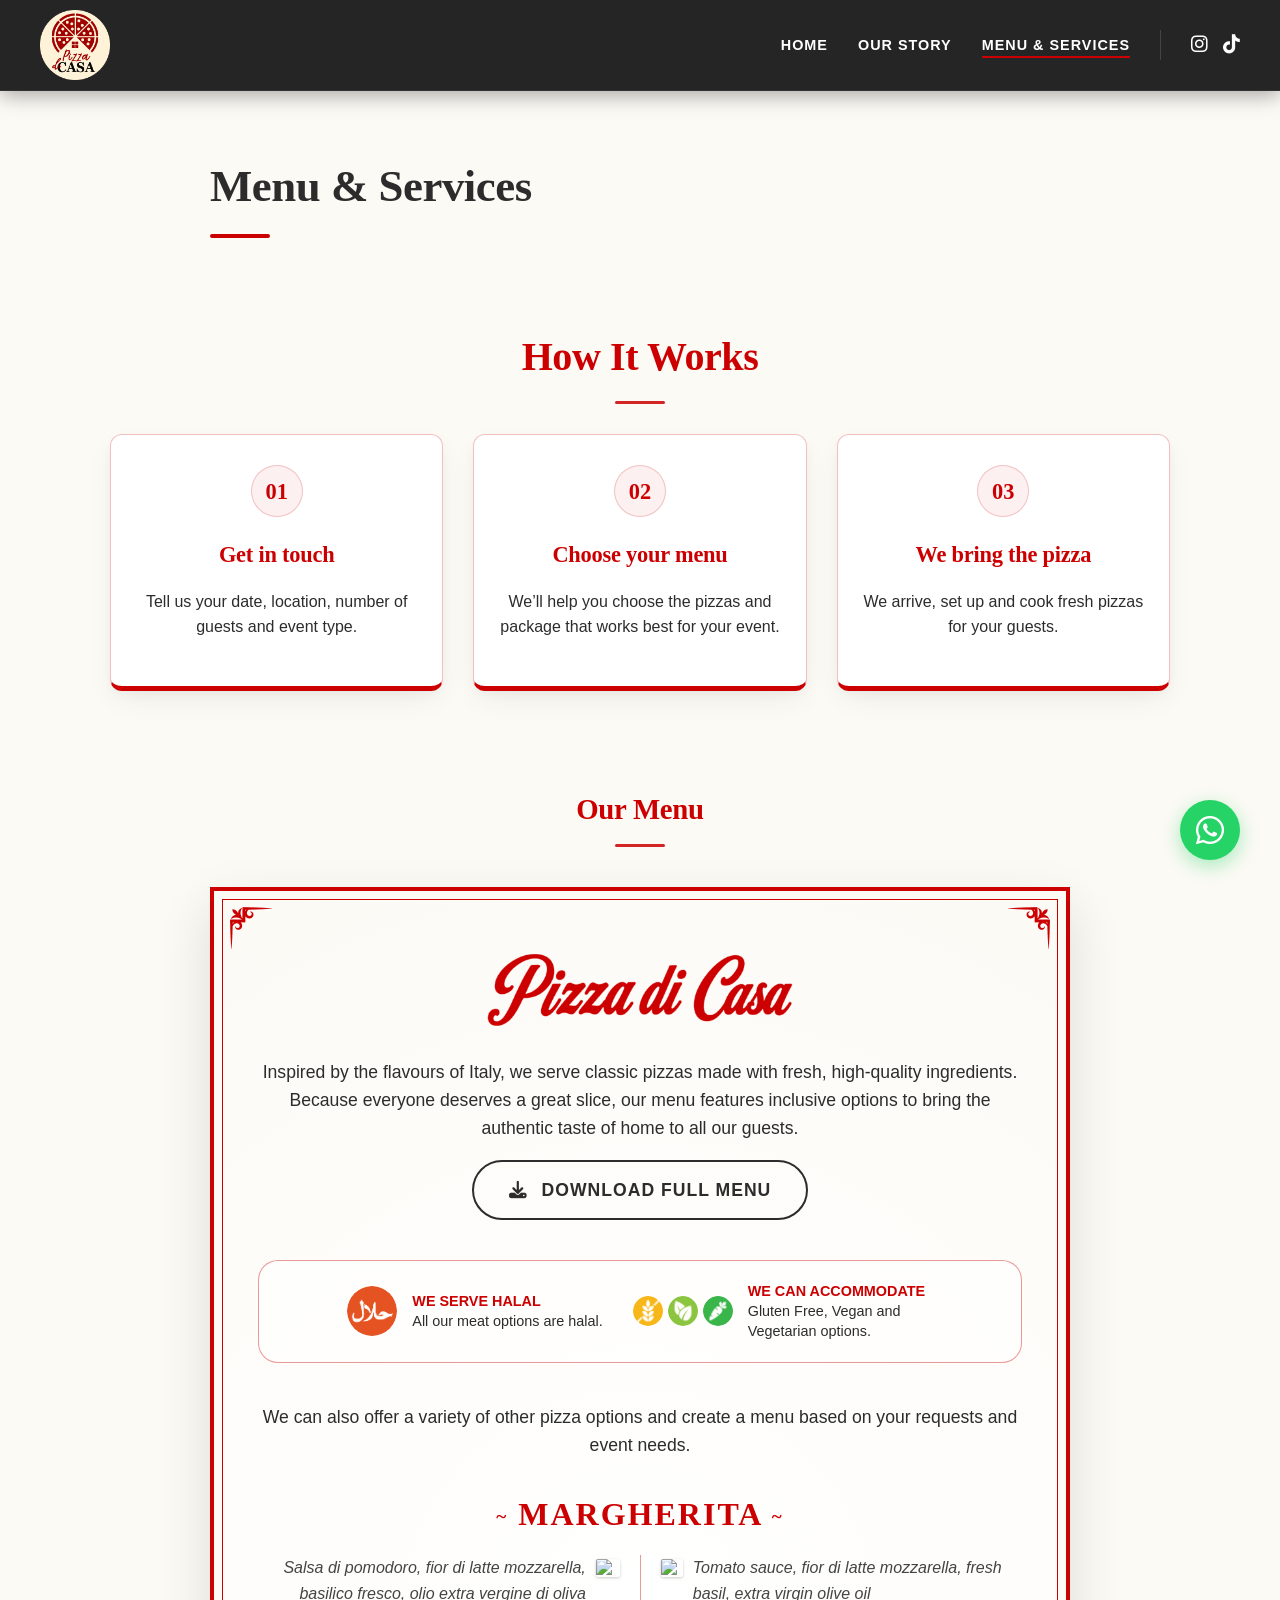
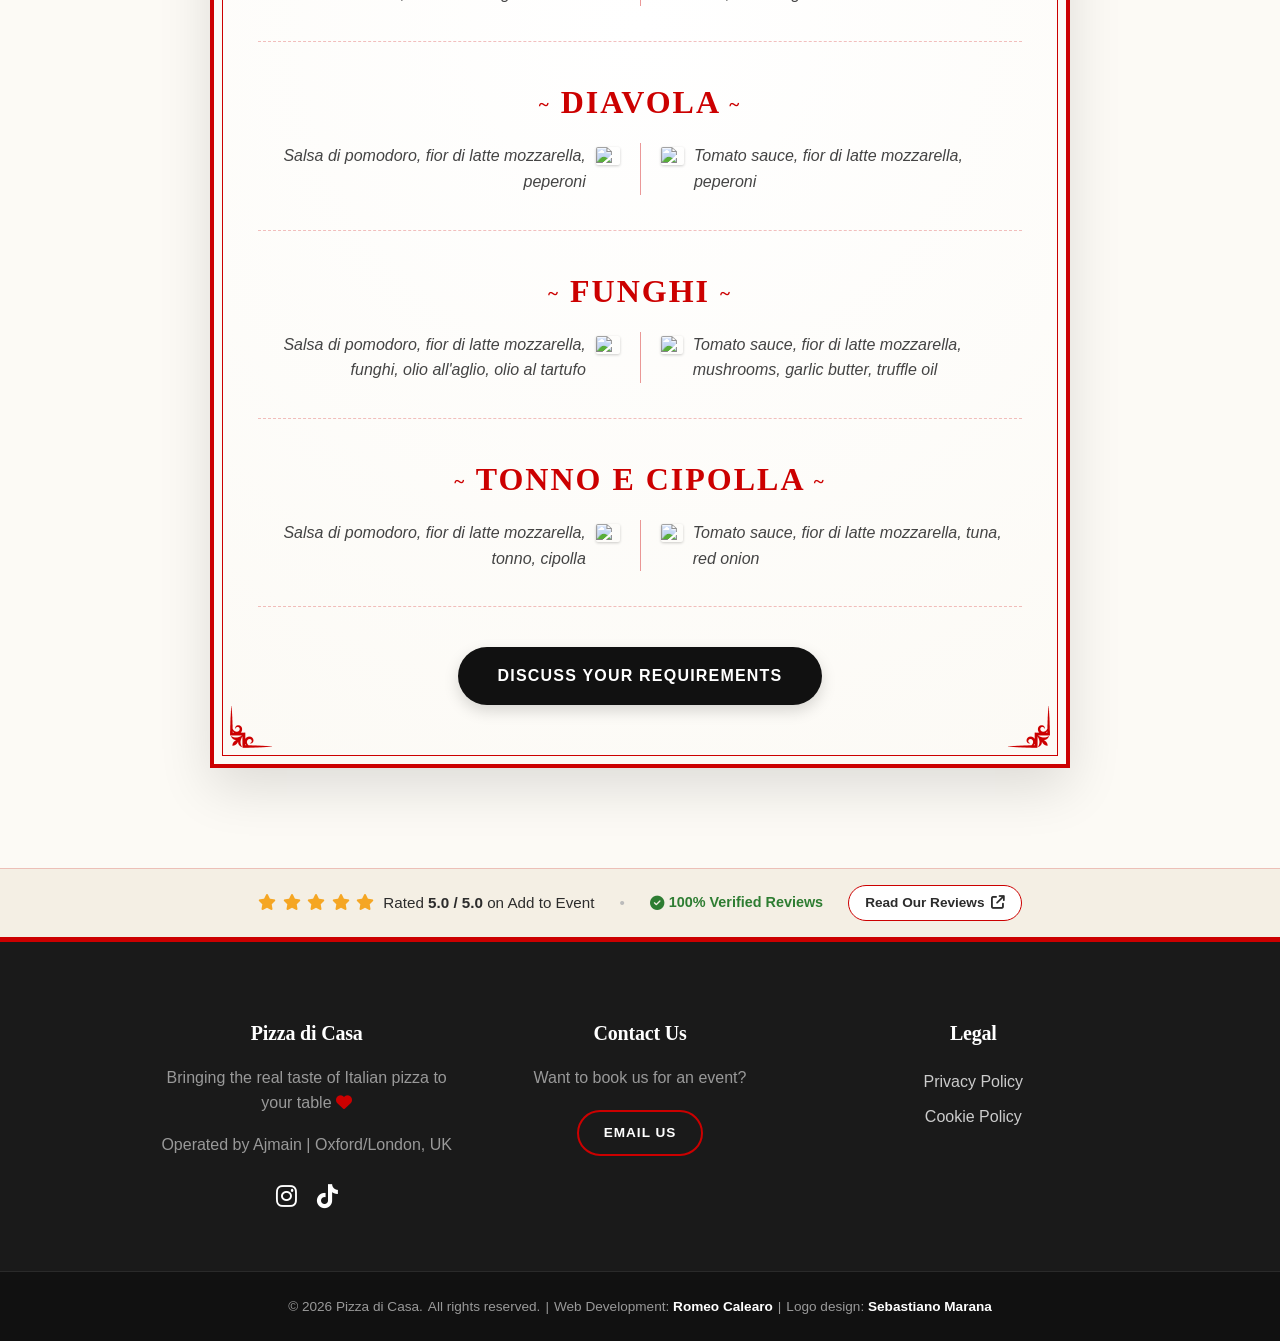
==== commit bb8a5c7e: "aggiornamento del logo anche nell'icon" ====
--- a/menu-services.html
+++ b/menu-services.html
@@ -15,35 +15,13 @@
     <meta property="og:url" content="https://romeo0212.github.io/Pizza-di-Casa/menu-services">
     <meta property="og:image" content="https://romeo0212.github.io/Pizza-di-Casa/media/social-preview.jpg">
 
-    <link rel="icon" type="image/svg+xml" href="media/logo_pizza.png">
+    <link rel="icon" type="image/svg+xml" href=media/new_logos/png/logo_pizza_casa.png">
     <link rel="stylesheet" href="https://cdnjs.cloudflare.com/ajax/libs/font-awesome/6.4.2/css/all.min.css">
     <link rel="stylesheet" href="style.css">
 </head>
 <body>
 
-<header class="site-header">
-    <div class="header-inner">
-        <div class="site-logo">
-            <a href="./"><img src="media/logo_pizza.png" alt="Pizza di Casa Logo"></a>
-        </div>
-        <button class="menu-toggle" aria-expanded="false" aria-label="Menu">
-            <span class="hamburger-line"></span>
-            <span class="hamburger-line"></span>
-            <span class="hamburger-line"></span>
-        </button>
-        <nav class="main-nav">
-            <ul class="nav-list">
-                <li><a href="./">Home</a></li>
-                <li><a href="our-story">Our Story</a></li>
-                <li><span class="active-link">Menu & Services</span></li>
-            </ul>
-            <div class="header-socials">
-                <a href="https://www.instagram.com/pizza.di.casa.1/" target="_blank" aria-label="Instagram"><i class="fa-brands fa-instagram"></i></a>
-                <a href="https://www.tiktok.com/@pizza.di.casa.1" target="_blank" aria-label="TikTok"><i class="fa-brands fa-tiktok"></i></a>
-            </div>
-        </nav>
-    </div>
-</header>
+<div id="header-placeholder"></div>
 
 <main>
     <div class="page-container" style="padding-bottom: 0; margin-bottom: 0;">
@@ -188,79 +166,10 @@
     </section>
 </main>
 
-<!-- TRUST BAR COMPATTA (Pre-Footer) -->
-<aside class="trust-bar" aria-label="Client Reviews Summary">
-    <div class="trust-bar-inner">
-        <div class="trust-bar-rating">
-            <span class="stars" aria-hidden="true">
-                <i class="fa-solid fa-star"></i>
-                <i class="fa-solid fa-star"></i>
-                <i class="fa-solid fa-star"></i>
-                <i class="fa-solid fa-star"></i>
-                <i class="fa-solid fa-star"></i>
-            </span>
-            <span>Rated <strong>5.0 / 5.0</strong> on Add to Event</span>
-        </div>
-        
-        <span class="trust-bar-divider" aria-hidden="true">•</span>
-        
-        <span class="trust-bar-verified">
-            <i class="fa-solid fa-circle-check"></i> 100% Verified Reviews
-        </span>
-        
-        <a href="https://www.addtoevent.co.uk/suppliers/pizza-di-casa" target="_blank" rel="noopener" class="trust-bar-btn">
-            Read Our Reviews <i class="fa-solid fa-arrow-up-right-from-square"></i>
-        </a>
-    </div>
-</aside>
+<div id="trust-bar-placeholder"></div>
+<div id="footer-placeholder"></div>
 
-<footer class="site-footer">
-    <div class="footer-main">
-    
-        <!-- Colonna 1: Info e Social -->
-        <div class="footer-col">
-            <h3>Pizza di Casa</h3>
-            <p>Bringing the real taste of Italian pizza to your table <i class="fa-solid fa-heart red"></i></p>
-            <p>Operated by Ajmain | Oxford/London, UK</p>
-            <div class="footer-socials">
-                <a href="https://www.instagram.com/pizza.di.casa.1/" target="_blank" aria-label="Instagram"><i class="fa-brands fa-instagram"></i></a>
-                <a href="https://www.tiktok.com/@pizza.di.casa.1" target="_blank" aria-label="TikTok"><i class="fa-brands fa-tiktok"></i></a>
-            </div>
-        </div>
-
-        <!-- Colonna 2: Contatti -->
-        <div class="footer-col">
-            <h3>Contact Us</h3>
-            <p class="footer-contact-text">Want to book us for an event?</p>
-            <a href="mailto:tuaemail@esempio.com" class="btn-outline btn-small">Email Us</a>
-        </div>
-
-        <!-- Colonna 3: Links Legali -->
-        <div class="footer-col">
-            <h3>Legal</h3>
-            <ul class="footer-legal-list">
-                <li><a href="privacy-policy" class="footer-legal-link">Privacy Policy</a></li>
-                <li><a href="cookie-policy" class="footer-legal-link">Cookie Policy</a></li>
-            </ul>
-        </div>
-
-    </div>
-
-    <!-- Barra inferiore con i diritti -->
-    <div class="footer-bottom">
-        <p class="copyright-string">
-            <span class="copy-block">&copy; 2026 Pizza di Casa.</span>
-            <span class="copy-block">All rights reserved.</span>
-            <span class="footer-divider">|</span>
-            <span class="copy-block">Web Development: <a href="https://romeo0212.github.io/landing-page/en" target="_blank" rel="noopener nofollow" class="developer-link">Romeo Calearo</a></span>
-        </p>
-    </div>
-</footer>
-
-<a href="https://wa.me/447550865059" class="whatsapp-float" target="_blank" aria-label="Chat with us on WhatsApp">
-    <i class="fa-brands fa-whatsapp"></i>
-</a>
-
+<script src="components.js"></script>
 <script src="script.js"></script>
 
 </body>
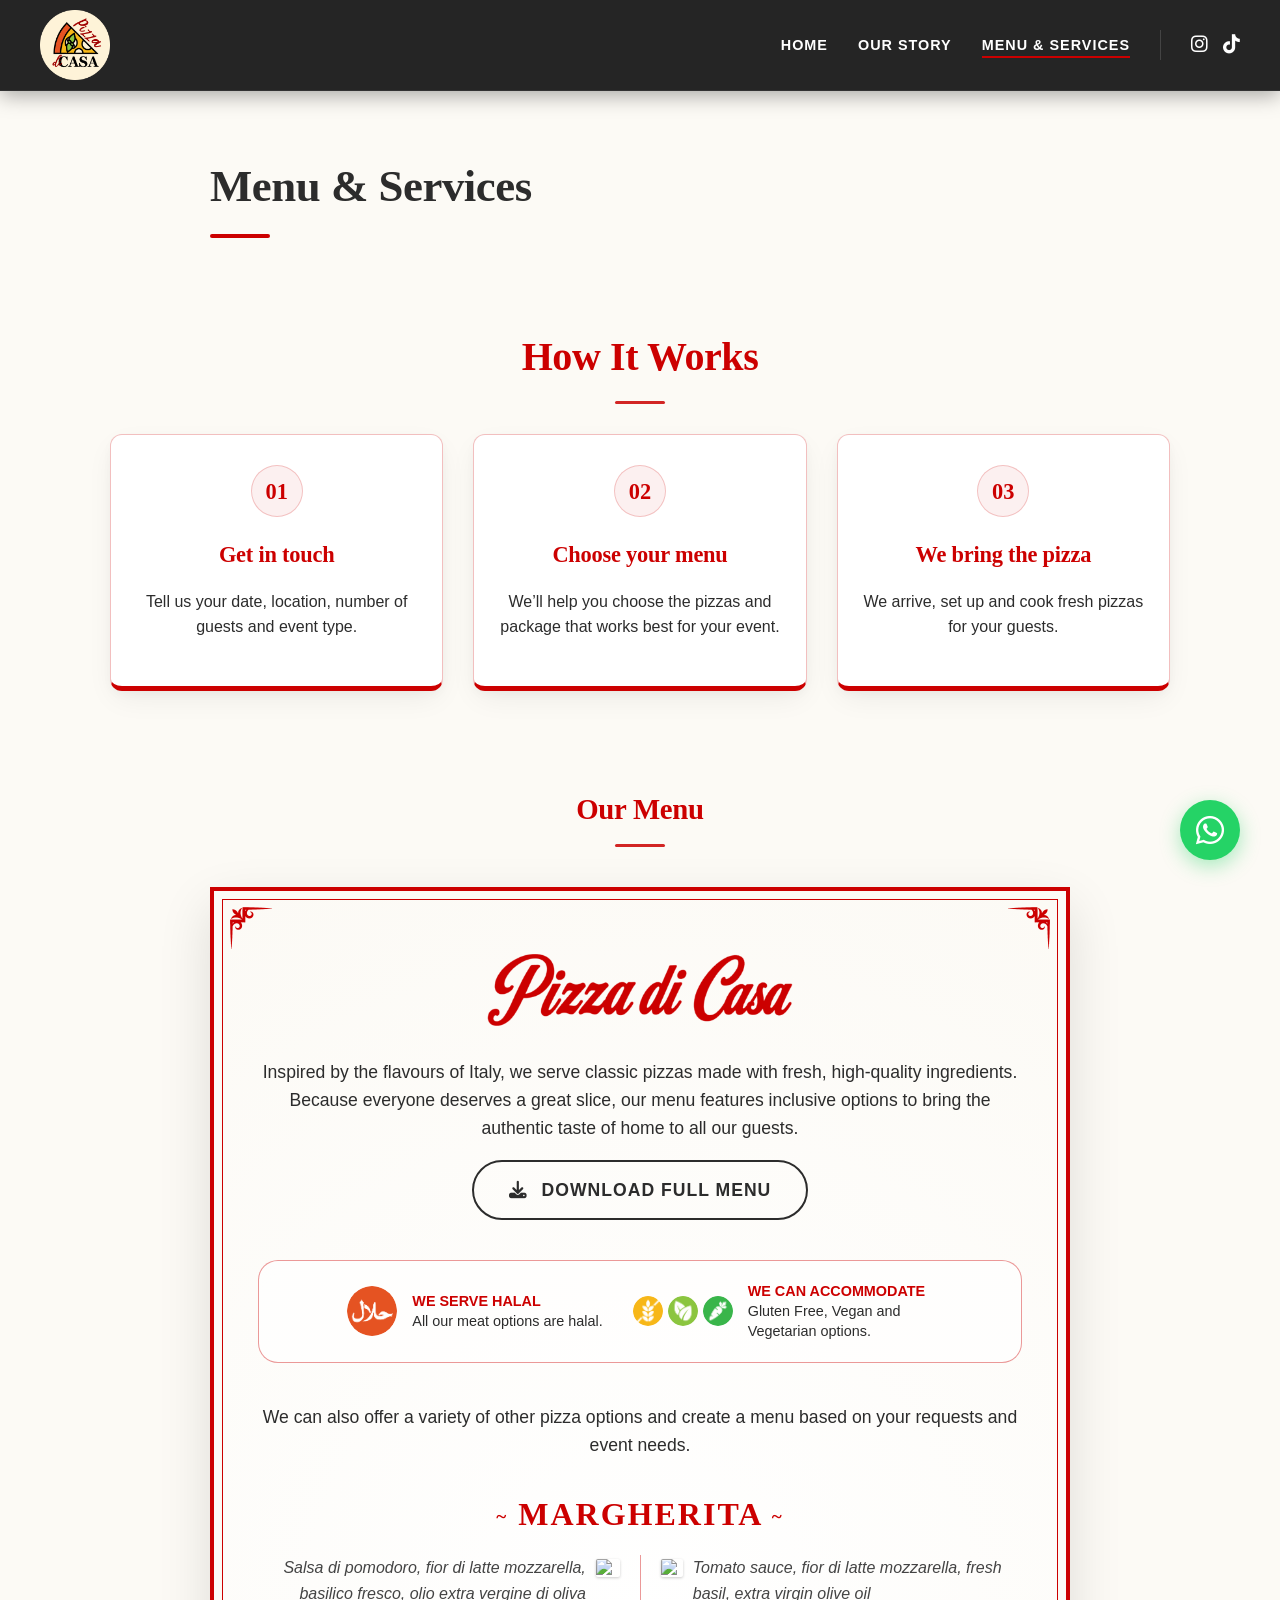
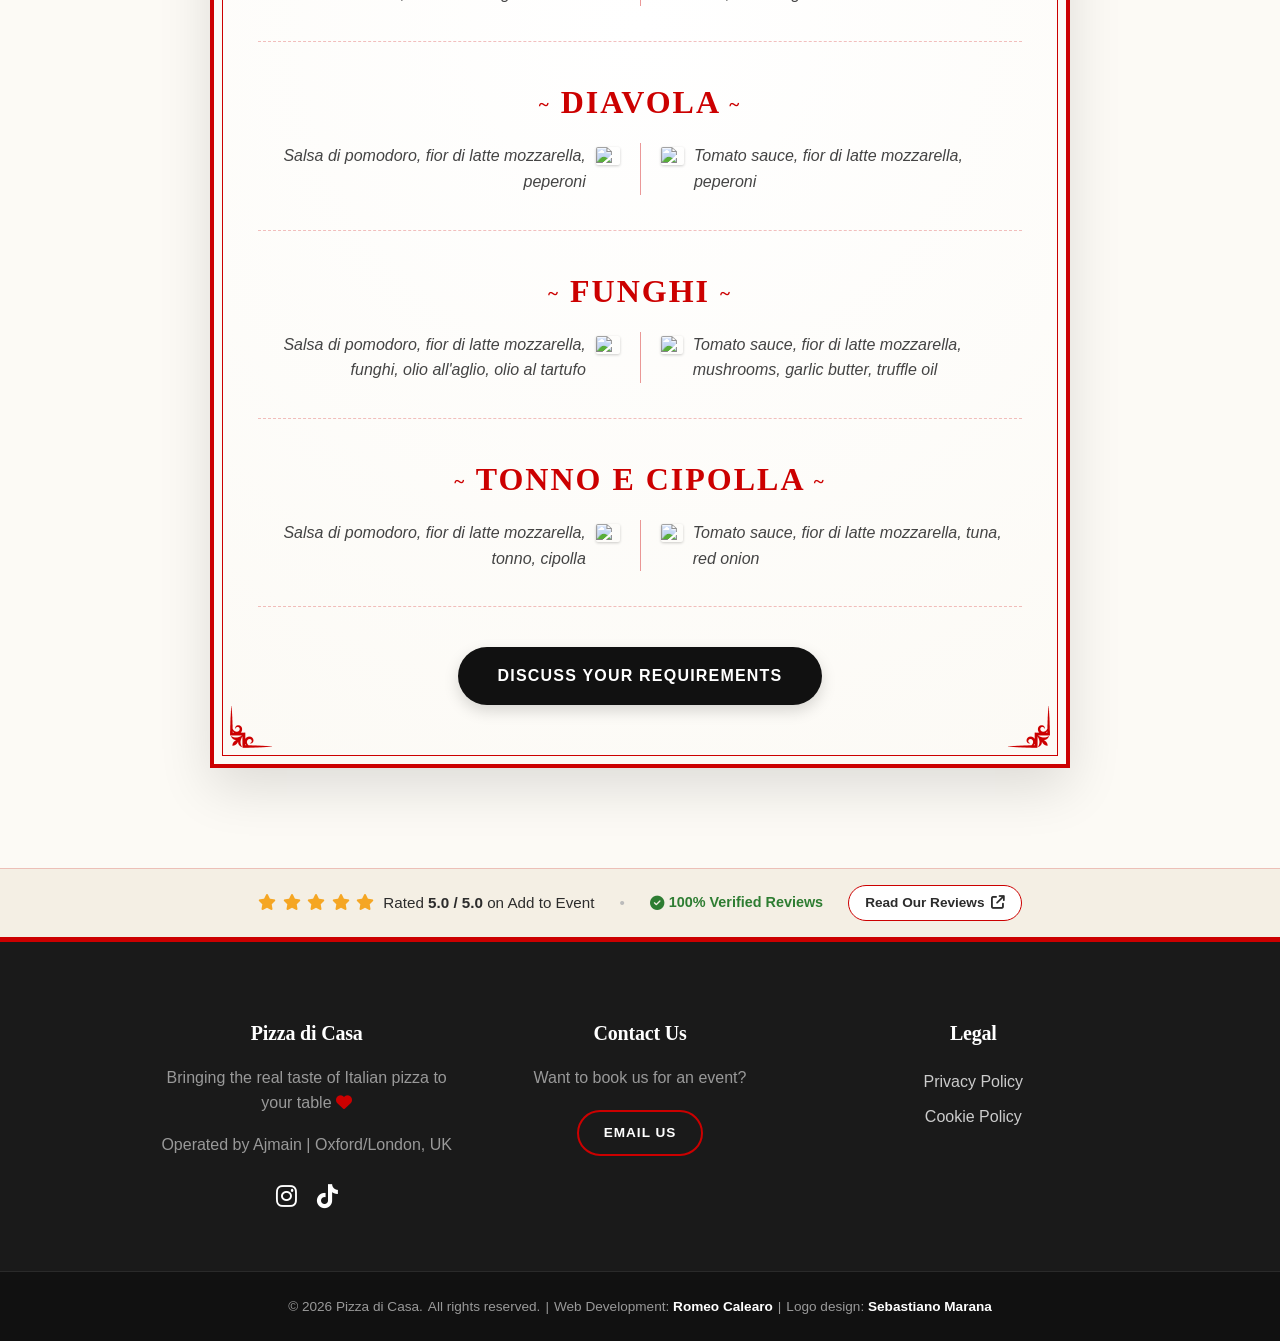
==== commit ae0e650b: "aggiornamento logo e icon" ====
--- a/menu-services.html
+++ b/menu-services.html
@@ -15,7 +15,7 @@
     <meta property="og:url" content="https://romeo0212.github.io/Pizza-di-Casa/menu-services">
     <meta property="og:image" content="https://romeo0212.github.io/Pizza-di-Casa/media/social-preview.jpg">
 
-    <link rel="icon" type="image/svg+xml" href=media/new_logos/png/logo_pizza_casa.png">
+    <link rel="icon" type="image/svg+xml" href="media/new_logos/png/logo_pizza_veg.png">
     <link rel="stylesheet" href="https://cdnjs.cloudflare.com/ajax/libs/font-awesome/6.4.2/css/all.min.css">
     <link rel="stylesheet" href="style.css">
 </head>
